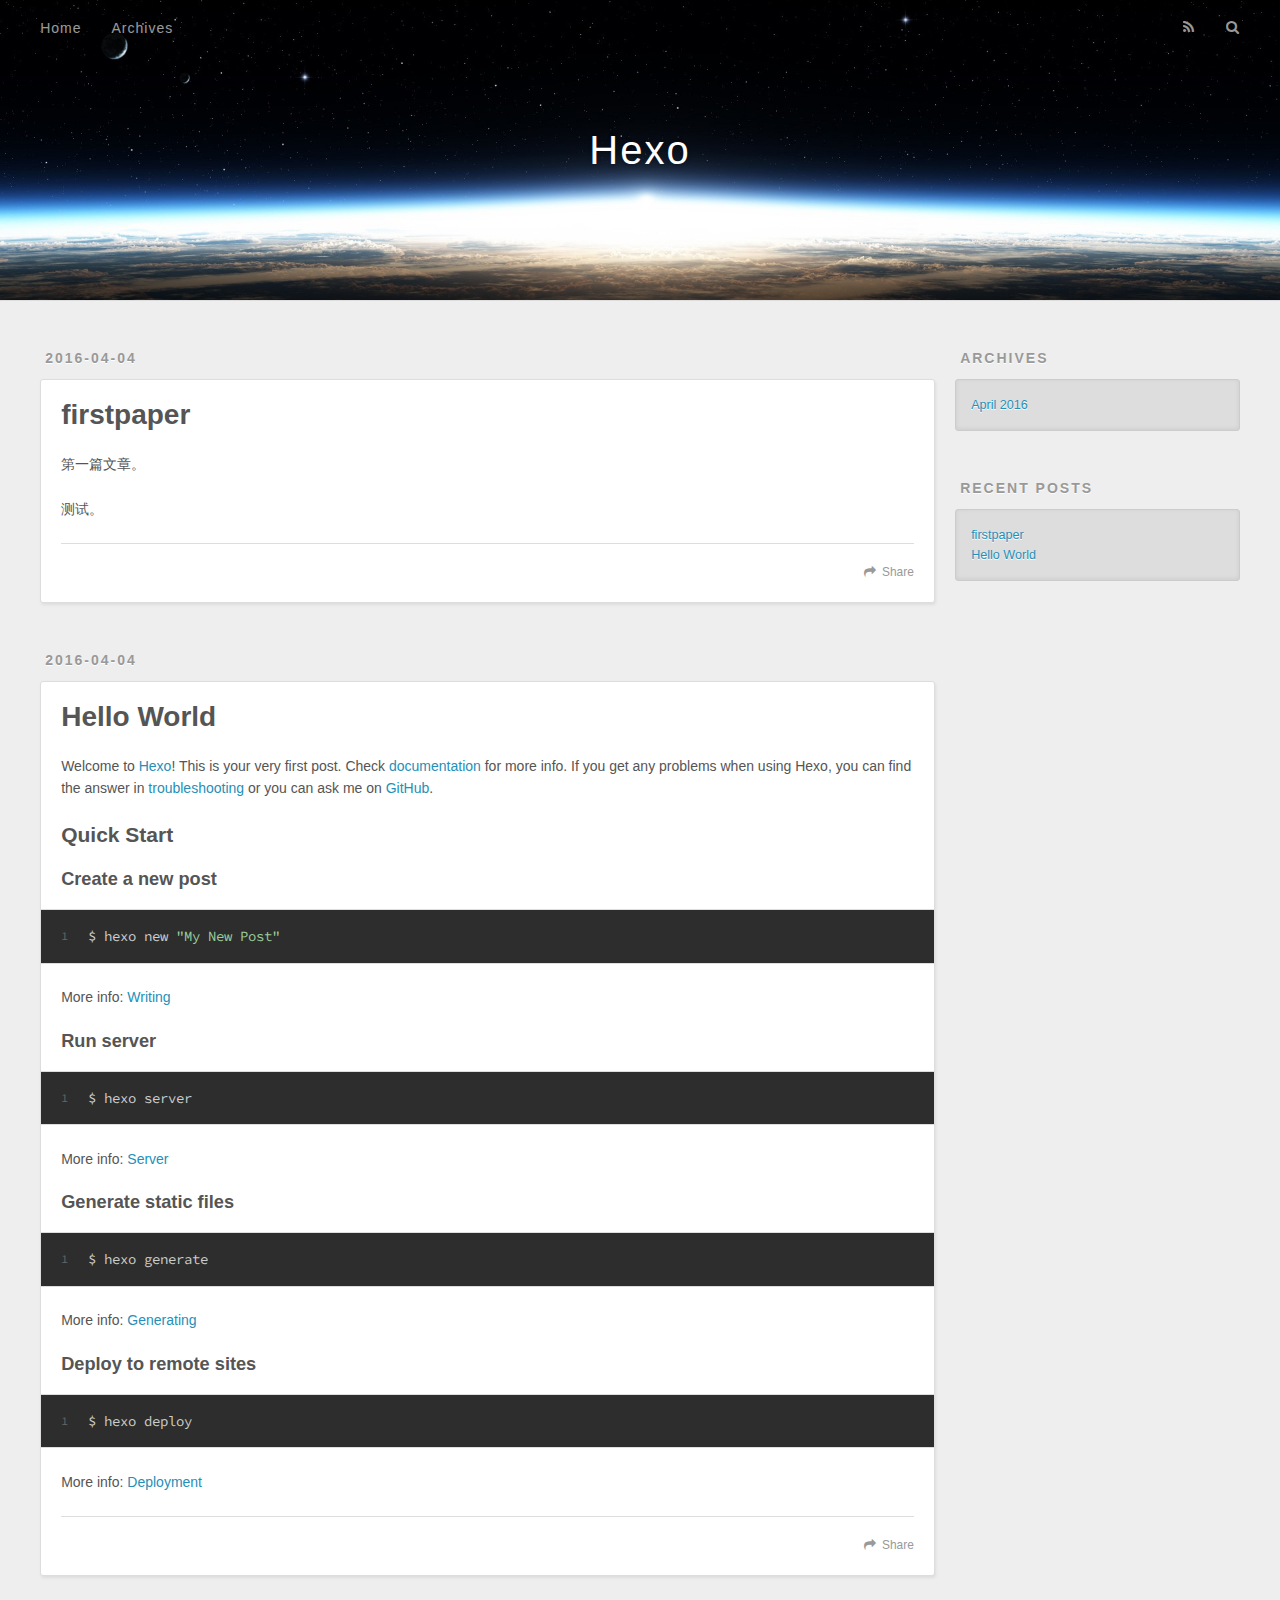
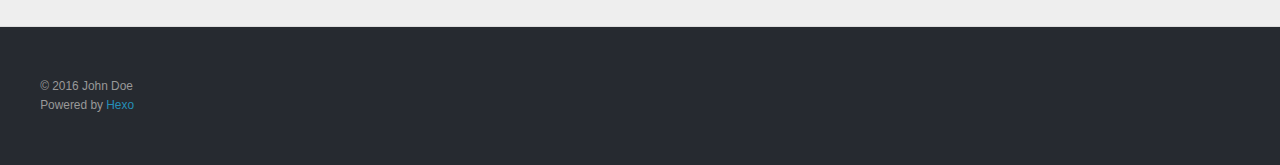
==== index.html @ 10e6d4ca "Site updated: 2016-04-04 15:43:41" ====
<!DOCTYPE html>
<html>
<head>
  <meta charset="utf-8">
  
  <title>Hexo</title>
  <meta name="viewport" content="width=device-width, initial-scale=1, maximum-scale=1">
  <meta name="description">
<meta property="og:type" content="website">
<meta property="og:title" content="Hexo">
<meta property="og:url" content="http://yoursite.com/index.html">
<meta property="og:site_name" content="Hexo">
<meta property="og:description">
<meta name="twitter:card" content="summary">
<meta name="twitter:title" content="Hexo">
<meta name="twitter:description">
  
    <link rel="alternate" href="/atom.xml" title="Hexo" type="application/atom+xml">
  
  
    <link rel="icon" href="/favicon.png">
  
  
    <link href="//fonts.googleapis.com/css?family=Source+Code+Pro" rel="stylesheet" type="text/css">
  
  <link rel="stylesheet" href="/css/style.css">
  

</head>

<body>
  <div id="container">
    <div id="wrap">
      <header id="header">
  <div id="banner"></div>
  <div id="header-outer" class="outer">
    <div id="header-title" class="inner">
      <h1 id="logo-wrap">
        <a href="/" id="logo">Hexo</a>
      </h1>
      
    </div>
    <div id="header-inner" class="inner">
      <nav id="main-nav">
        <a id="main-nav-toggle" class="nav-icon"></a>
        
          <a class="main-nav-link" href="/">Home</a>
        
          <a class="main-nav-link" href="/archives">Archives</a>
        
      </nav>
      <nav id="sub-nav">
        
          <a id="nav-rss-link" class="nav-icon" href="/atom.xml" title="RSS Feed"></a>
        
        <a id="nav-search-btn" class="nav-icon" title="Search"></a>
      </nav>
      <div id="search-form-wrap">
        <form action="//google.com/search" method="get" accept-charset="UTF-8" class="search-form"><input type="search" name="q" results="0" class="search-form-input" placeholder="Search"><button type="submit" class="search-form-submit">&#xF002;</button><input type="hidden" name="sitesearch" value="http://yoursite.com"></form>
      </div>
    </div>
  </div>
</header>
      <div class="outer">
        <section id="main">
  
    <article id="post-firstpaper" class="article article-type-post" itemscope itemprop="blogPost">
  <div class="article-meta">
    <a href="/2016/04/04/firstpaper/" class="article-date">
  <time datetime="2016-04-04T07:19:04.000Z" itemprop="datePublished">2016-04-04</time>
</a>
    
  </div>
  <div class="article-inner">
    
    
      <header class="article-header">
        
  
    <h1 itemprop="name">
      <a class="article-title" href="/2016/04/04/firstpaper/">firstpaper</a>
    </h1>
  

      </header>
    
    <div class="article-entry" itemprop="articleBody">
      
        <p>第一篇文章。</p>
<p>测试。</p>

      
    </div>
    <footer class="article-footer">
      <a data-url="http://yoursite.com/2016/04/04/firstpaper/" data-id="cimlo3xg600008od0mckocdzk" class="article-share-link">Share</a>
      
      
    </footer>
  </div>
  
</article>


  
    <article id="post-hello-world" class="article article-type-post" itemscope itemprop="blogPost">
  <div class="article-meta">
    <a href="/2016/04/04/hello-world/" class="article-date">
  <time datetime="2016-04-04T07:04:30.241Z" itemprop="datePublished">2016-04-04</time>
</a>
    
  </div>
  <div class="article-inner">
    
    
      <header class="article-header">
        
  
    <h1 itemprop="name">
      <a class="article-title" href="/2016/04/04/hello-world/">Hello World</a>
    </h1>
  

      </header>
    
    <div class="article-entry" itemprop="articleBody">
      
        <p>Welcome to <a href="https://hexo.io/" target="_blank" rel="external">Hexo</a>! This is your very first post. Check <a href="https://hexo.io/docs/" target="_blank" rel="external">documentation</a> for more info. If you get any problems when using Hexo, you can find the answer in <a href="https://hexo.io/docs/troubleshooting.html" target="_blank" rel="external">troubleshooting</a> or you can ask me on <a href="https://github.com/hexojs/hexo/issues" target="_blank" rel="external">GitHub</a>.</p>
<h2 id="Quick-Start"><a href="#Quick-Start" class="headerlink" title="Quick Start"></a>Quick Start</h2><h3 id="Create-a-new-post"><a href="#Create-a-new-post" class="headerlink" title="Create a new post"></a>Create a new post</h3><figure class="highlight bash"><table><tr><td class="gutter"><pre><span class="line">1</span><br></pre></td><td class="code"><pre><span class="line">$ hexo new <span class="string">"My New Post"</span></span><br></pre></td></tr></table></figure>
<p>More info: <a href="https://hexo.io/docs/writing.html" target="_blank" rel="external">Writing</a></p>
<h3 id="Run-server"><a href="#Run-server" class="headerlink" title="Run server"></a>Run server</h3><figure class="highlight bash"><table><tr><td class="gutter"><pre><span class="line">1</span><br></pre></td><td class="code"><pre><span class="line">$ hexo server</span><br></pre></td></tr></table></figure>
<p>More info: <a href="https://hexo.io/docs/server.html" target="_blank" rel="external">Server</a></p>
<h3 id="Generate-static-files"><a href="#Generate-static-files" class="headerlink" title="Generate static files"></a>Generate static files</h3><figure class="highlight bash"><table><tr><td class="gutter"><pre><span class="line">1</span><br></pre></td><td class="code"><pre><span class="line">$ hexo generate</span><br></pre></td></tr></table></figure>
<p>More info: <a href="https://hexo.io/docs/generating.html" target="_blank" rel="external">Generating</a></p>
<h3 id="Deploy-to-remote-sites"><a href="#Deploy-to-remote-sites" class="headerlink" title="Deploy to remote sites"></a>Deploy to remote sites</h3><figure class="highlight bash"><table><tr><td class="gutter"><pre><span class="line">1</span><br></pre></td><td class="code"><pre><span class="line">$ hexo deploy</span><br></pre></td></tr></table></figure>
<p>More info: <a href="https://hexo.io/docs/deployment.html" target="_blank" rel="external">Deployment</a></p>

      
    </div>
    <footer class="article-footer">
      <a data-url="http://yoursite.com/2016/04/04/hello-world/" data-id="cimlo3xgg00018od0l3ka0uwk" class="article-share-link">Share</a>
      
      
    </footer>
  </div>
  
</article>


  

</section>
        
          <aside id="sidebar">
  
    

  
    

  
    
  
    
  <div class="widget-wrap">
    <h3 class="widget-title">Archives</h3>
    <div class="widget">
      <ul class="archive-list"><li class="archive-list-item"><a class="archive-list-link" href="/archives/2016/04/">April 2016</a></li></ul>
    </div>
  </div>


  
    
  <div class="widget-wrap">
    <h3 class="widget-title">Recent Posts</h3>
    <div class="widget">
      <ul>
        
          <li>
            <a href="/2016/04/04/firstpaper/">firstpaper</a>
          </li>
        
          <li>
            <a href="/2016/04/04/hello-world/">Hello World</a>
          </li>
        
      </ul>
    </div>
  </div>

  
</aside>
        
      </div>
      <footer id="footer">
  
  <div class="outer">
    <div id="footer-info" class="inner">
      &copy; 2016 John Doe<br>
      Powered by <a href="http://hexo.io/" target="_blank">Hexo</a>
    </div>
  </div>
</footer>
    </div>
    <nav id="mobile-nav">
  
    <a href="/" class="mobile-nav-link">Home</a>
  
    <a href="/archives" class="mobile-nav-link">Archives</a>
  
</nav>
    

<script src="//ajax.googleapis.com/ajax/libs/jquery/2.0.3/jquery.min.js"></script>


  <link rel="stylesheet" href="/fancybox/jquery.fancybox.css">
  <script src="/fancybox/jquery.fancybox.pack.js"></script>


<script src="/js/script.js"></script>

  </div>
</body>
</html>
---- css/style.css ----
body {
  width: 100%;
}
body:before,
body:after {
  content: "";
  display: table;
}
body:after {
  clear: both;
}
html,
body,
div,
span,
applet,
object,
iframe,
h1,
h2,
h3,
h4,
h5,
h6,
p,
blockquote,
pre,
a,
abbr,
acronym,
address,
big,
cite,
code,
del,
dfn,
em,
img,
ins,
kbd,
q,
s,
samp,
small,
strike,
strong,
sub,
sup,
tt,
var,
dl,
dt,
dd,
ol,
ul,
li,
fieldset,
form,
label,
legend,
table,
caption,
tbody,
tfoot,
thead,
tr,
th,
td {
  margin: 0;
  padding: 0;
  border: 0;
  outline: 0;
  font-weight: inherit;
  font-style: inherit;
  font-family: inherit;
  font-size: 100%;
  vertical-align: baseline;
}
body {
  line-height: 1;
  color: #000;
  background: #fff;
}
ol,
ul {
  list-style: none;
}
table {
  border-collapse: separate;
  border-spacing: 0;
  vertical-align: middle;
}
caption,
th,
td {
  text-align: left;
  font-weight: normal;
  vertical-align: middle;
}
a img {
  border: none;
}
input,
button {
  margin: 0;
  padding: 0;
}
input::-moz-focus-inner,
button::-moz-focus-inner {
  border: 0;
  padding: 0;
}
@font-face {
  font-family: FontAwesome;
  font-style: normal;
  font-weight: normal;
  src: url("fonts/fontawesome-webfont.eot?v=#4.0.3");
  src: url("fonts/fontawesome-webfont.eot?#iefix&v=#4.0.3") format("embedded-opentype"), url("fonts/fontawesome-webfont.woff?v=#4.0.3") format("woff"), url("fonts/fontawesome-webfont.ttf?v=#4.0.3") format("truetype"), url("fonts/fontawesome-webfont.svg#fontawesomeregular?v=#4.0.3") format("svg");
}
html,
body,
#container {
  height: 100%;
}
body {
  background: #eee;
  font: 14px "Helvetica Neue", Helvetica, Arial, sans-serif;
  -webkit-text-size-adjust: 100%;
}
.outer {
  max-width: 1220px;
  margin: 0 auto;
  padding: 0 20px;
}
.outer:before,
.outer:after {
  content: "";
  display: table;
}
.outer:after {
  clear: both;
}
.inner {
  display: inline;
  float: left;
  width: 98.33333333333333%;
  margin: 0 0.833333333333333%;
}
.left,
.alignleft {
  float: left;
}
.right,
.alignright {
  float: right;
}
.clear {
  clear: both;
}
#container {
  position: relative;
}
.mobile-nav-on {
  overflow: hidden;
}
#wrap {
  height: 100%;
  width: 100%;
  position: absolute;
  top: 0;
  left: 0;
  -webkit-transition: 0.2s ease-out;
  -moz-transition: 0.2s ease-out;
  -ms-transition: 0.2s ease-out;
  transition: 0.2s ease-out;
  z-index: 1;
  background: #eee;
}
.mobile-nav-on #wrap {
  left: 280px;
}
@media screen and (min-width: 768px) {
  #main {
    display: inline;
    float: left;
    width: 73.33333333333333%;
    margin: 0 0.833333333333333%;
  }
}
.article-date,
.article-category-link,
.archive-year,
.widget-title {
  text-decoration: none;
  text-transform: uppercase;
  letter-spacing: 2px;
  color: #999;
  margin-bottom: 1em;
  margin-left: 5px;
  line-height: 1em;
  text-shadow: 0 1px #fff;
  font-weight: bold;
}
.article-inner,
.archive-article-inner {
  background: #fff;
  -webkit-box-shadow: 1px 2px 3px #ddd;
  box-shadow: 1px 2px 3px #ddd;
  border: 1px solid #ddd;
  -webkit-border-radius: 3px;
  border-radius: 3px;
}
.article-entry h1,
.widget h1 {
  font-size: 2em;
}
.article-entry h2,
.widget h2 {
  font-size: 1.5em;
}
.article-entry h3,
.widget h3 {
  font-size: 1.3em;
}
.article-entry h4,
.widget h4 {
  font-size: 1.2em;
}
.article-entry h5,
.widget h5 {
  font-size: 1em;
}
.article-entry h6,
.widget h6 {
  font-size: 1em;
  color: #999;
}
.article-entry hr,
.widget hr {
  border: 1px dashed #ddd;
}
.article-entry strong,
.widget strong {
  font-weight: bold;
}
.article-entry em,
.widget em,
.article-entry cite,
.widget cite {
  font-style: italic;
}
.article-entry sup,
.widget sup,
.article-entry sub,
.widget sub {
  font-size: 0.75em;
  line-height: 0;
  position: relative;
  vertical-align: baseline;
}
.article-entry sup,
.widget sup {
  top: -0.5em;
}
.article-entry sub,
.widget sub {
  bottom: -0.2em;
}
.article-entry small,
.widget small {
  font-size: 0.85em;
}
.article-entry acronym,
.widget acronym,
.article-entry abbr,
.widget abbr {
  border-bottom: 1px dotted;
}
.article-entry ul,
.widget ul,
.article-entry ol,
.widget ol,
.article-entry dl,
.widget dl {
  margin: 0 20px;
  line-height: 1.6em;
}
.article-entry ul ul,
.widget ul ul,
.article-entry ol ul,
.widget ol ul,
.article-entry ul ol,
.widget ul ol,
.article-entry ol ol,
.widget ol ol {
  margin-top: 0;
  margin-bottom: 0;
}
.article-entry ul,
.widget ul {
  list-style: disc;
}
.article-entry ol,
.widget ol {
  list-style: decimal;
}
.article-entry dt,
.widget dt {
  font-weight: bold;
}
#header {
  height: 300px;
  position: relative;
  border-bottom: 1px solid #ddd;
}
#header:before,
#header:after {
  content: "";
  position: absolute;
  left: 0;
  right: 0;
  height: 40px;
}
#header:before {
  top: 0;
  background: -webkit-linear-gradient(rgba(0,0,0,0.2), transparent);
  background: -moz-linear-gradient(rgba(0,0,0,0.2), transparent);
  background: -ms-linear-gradient(rgba(0,0,0,0.2), transparent);
  background: linear-gradient(rgba(0,0,0,0.2), transparent);
}
#header:after {
  bottom: 0;
  background: -webkit-linear-gradient(transparent, rgba(0,0,0,0.2));
  background: -moz-linear-gradient(transparent, rgba(0,0,0,0.2));
  background: -ms-linear-gradient(transparent, rgba(0,0,0,0.2));
  background: linear-gradient(transparent, rgba(0,0,0,0.2));
}
#header-outer {
  height: 100%;
  position: relative;
}
#header-inner {
  position: relative;
  overflow: hidden;
}
#banner {
  position: absolute;
  top: 0;
  left: 0;
  width: 100%;
  height: 100%;
  background: url("images/banner.jpg") center #000;
  -webkit-background-size: cover;
  -moz-background-size: cover;
  background-size: cover;
  z-index: -1;
}
#header-title {
  text-align: center;
  height: 40px;
  position: absolute;
  top: 50%;
  left: 0;
  margin-top: -20px;
}
#logo,
#subtitle {
  text-decoration: none;
  color: #fff;
  font-weight: 300;
  text-shadow: 0 1px 4px rgba(0,0,0,0.3);
}
#logo {
  font-size: 40px;
  line-height: 40px;
  letter-spacing: 2px;
}
#subtitle {
  font-size: 16px;
  line-height: 16px;
  letter-spacing: 1px;
}
#subtitle-wrap {
  margin-top: 16px;
}
#main-nav {
  float: left;
  margin-left: -15px;
}
.nav-icon,
.main-nav-link {
  float: left;
  color: #fff;
  opacity: 0.6;
  text-decoration: none;
  text-shadow: 0 1px rgba(0,0,0,0.2);
  -webkit-transition: opacity 0.2s;
  -moz-transition: opacity 0.2s;
  -ms-transition: opacity 0.2s;
  transition: opacity 0.2s;
  display: block;
  padding: 20px 15px;
}
.nav-icon:hover,
.main-nav-link:hover {
  opacity: 1;
}
.nav-icon {
  font-family: FontAwesome;
  text-align: center;
  font-size: 14px;
  width: 14px;
  height: 14px;
  padding: 20px 15px;
  position: relative;
  cursor: pointer;
}
.main-nav-link {
  font-weight: 300;
  letter-spacing: 1px;
}
@media screen and (max-width: 479px) {
  .main-nav-link {
    display: none;
  }
}
#main-nav-toggle {
  display: none;
}
#main-nav-toggle:before {
  content: "\f0c9";
}
@media screen and (max-width: 479px) {
  #main-nav-toggle {
    display: block;
  }
}
#sub-nav {
  float: right;
  margin-right: -15px;
}
#nav-rss-link:before {
  content: "\f09e";
}
#nav-search-btn:before {
  content: "\f002";
}
#search-form-wrap {
  position: absolute;
  top: 15px;
  width: 150px;
  height: 30px;
  right: -150px;
  opacity: 0;
  -webkit-transition: 0.2s ease-out;
  -moz-transition: 0.2s ease-out;
  -ms-transition: 0.2s ease-out;
  transition: 0.2s ease-out;
}
#search-form-wrap.on {
  opacity: 1;
  right: 0;
}
@media screen and (max-width: 479px) {
  #search-form-wrap {
    width: 100%;
    right: -100%;
  }
}
.search-form {
  position: absolute;
  top: 0;
  left: 0;
  right: 0;
  background: #fff;
  padding: 5px 15px;
  -webkit-border-radius: 15px;
  border-radius: 15px;
  -webkit-box-shadow: 0 0 10px rgba(0,0,0,0.3);
  box-shadow: 0 0 10px rgba(0,0,0,0.3);
}
.search-form-input {
  border: none;
  background: none;
  color: #555;
  width: 100%;
  font: 13px "Helvetica Neue", Helvetica, Arial, sans-serif;
  outline: none;
}
.search-form-input::-webkit-search-results-decoration,
.search-form-input::-webkit-search-cancel-button {
  -webkit-appearance: none;
}
.search-form-submit {
  position: absolute;
  top: 50%;
  right: 10px;
  margin-top: -7px;
  font: 13px FontAwesome;
  border: none;
  background: none;
  color: #bbb;
  cursor: pointer;
}
.search-form-submit:hover,
.search-form-submit:focus {
  color: #777;
}
.article {
  margin: 50px 0;
}
.article-inner {
  overflow: hidden;
}
.article-meta:before,
.article-meta:after {
  content: "";
  display: table;
}
.article-meta:after {
  clear: both;
}
.article-date {
  float: left;
}
.article-category {
  float: left;
  line-height: 1em;
  color: #ccc;
  text-shadow: 0 1px #fff;
  margin-left: 8px;
}
.article-category:before {
  content: "\2022";
}
.article-category-link {
  margin: 0 12px 1em;
}
.article-header {
  padding: 20px 20px 0;
}
.article-title {
  text-decoration: none;
  font-size: 2em;
  font-weight: bold;
  color: #555;
  line-height: 1.1em;
  -webkit-transition: color 0.2s;
  -moz-transition: color 0.2s;
  -ms-transition: color 0.2s;
  transition: color 0.2s;
}
a.article-title:hover {
  color: #258fb8;
}
.article-entry {
  color: #555;
  padding: 0 20px;
}
.article-entry:before,
.article-entry:after {
  content: "";
  display: table;
}
.article-entry:after {
  clear: both;
}
.article-entry p,
.article-entry table {
  line-height: 1.6em;
  margin: 1.6em 0;
}
.article-entry h1,
.article-entry h2,
.article-entry h3,
.article-entry h4,
.article-entry h5,
.article-entry h6 {
  font-weight: bold;
}
.article-entry h1,
.article-entry h2,
.article-entry h3,
.article-entry h4,
.article-entry h5,
.article-entry h6 {
  line-height: 1.1em;
  margin: 1.1em 0;
}
.article-entry a {
  color: #258fb8;
  text-decoration: none;
}
.article-entry a:hover {
  text-decoration: underline;
}
.article-entry ul,
.article-entry ol,
.article-entry dl {
  margin-top: 1.6em;
  margin-bottom: 1.6em;
}
.article-entry img,
.article-entry video {
  max-width: 100%;
  height: auto;
  display: block;
  margin: auto;
}
.article-entry iframe {
  border: none;
}
.article-entry table {
  width: 100%;
  border-collapse: collapse;
  border-spacing: 0;
}
.article-entry th {
  font-weight: bold;
  border-bottom: 3px solid #ddd;
  padding-bottom: 0.5em;
}
.article-entry td {
  border-bottom: 1px solid #ddd;
  padding: 10px 0;
}
.article-entry blockquote {
  font-family: Georgia, "Times New Roman", serif;
  font-size: 1.4em;
  margin: 1.6em 20px;
  text-align: center;
}
.article-entry blockquote footer {
  font-size: 14px;
  margin: 1.6em 0;
  font-family: "Helvetica Neue", Helvetica, Arial, sans-serif;
}
.article-entry blockquote footer cite:before {
  content: "—";
  padding: 0 0.5em;
}
.article-entry .pullquote {
  text-align: left;
  width: 45%;
  margin: 0;
}
.article-entry .pullquote.left {
  margin-left: 0.5em;
  margin-right: 1em;
}
.article-entry .pullquote.right {
  margin-right: 0.5em;
  margin-left: 1em;
}
.article-entry .caption {
  color: #999;
  display: block;
  font-size: 0.9em;
  margin-top: 0.5em;
  position: relative;
  text-align: center;
}
.article-entry .video-container {
  position: relative;
  padding-top: 56.25%;
  height: 0;
  overflow: hidden;
}
.article-entry .video-container iframe,
.article-entry .video-container object,
.article-entry .video-container embed {
  position: absolute;
  top: 0;
  left: 0;
  width: 100%;
  height: 100%;
  margin-top: 0;
}
.article-more-link a {
  display: inline-block;
  line-height: 1em;
  padding: 6px 15px;
  -webkit-border-radius: 15px;
  border-radius: 15px;
  background: #eee;
  color: #999;
  text-shadow: 0 1px #fff;
  text-decoration: none;
}
.article-more-link a:hover {
  background: #258fb8;
  color: #fff;
  text-decoration: none;
  text-shadow: 0 1px #1e7293;
}
.article-footer {
  font-size: 0.85em;
  line-height: 1.6em;
  border-top: 1px solid #ddd;
  padding-top: 1.6em;
  margin: 0 20px 20px;
}
.article-footer:before,
.article-footer:after {
  content: "";
  display: table;
}
.article-footer:after {
  clear: both;
}
.article-footer a {
  color: #999;
  text-decoration: none;
}
.article-footer a:hover {
  color: #555;
}
.article-tag-list-item {
  float: left;
  margin-right: 10px;
}
.article-tag-list-link:before {
  content: "#";
}
.article-comment-link {
  float: right;
}
.article-comment-link:before {
  content: "\f075";
  font-family: FontAwesome;
  padding-right: 8px;
}
.article-share-link {
  cursor: pointer;
  float: right;
  margin-left: 20px;
}
.article-share-link:before {
  content: "\f064";
  font-family: FontAwesome;
  padding-right: 6px;
}
#article-nav {
  position: relative;
}
#article-nav:before,
#article-nav:after {
  content: "";
  display: table;
}
#article-nav:after {
  clear: both;
}
@media screen and (min-width: 768px) {
  #article-nav {
    margin: 50px 0;
  }
  #article-nav:before {
    width: 8px;
    height: 8px;
    position: absolute;
    top: 50%;
    left: 50%;
    margin-top: -4px;
    margin-left: -4px;
    content: "";
    -webkit-border-radius: 50%;
    border-radius: 50%;
    background: #ddd;
    -webkit-box-shadow: 0 1px 2px #fff;
    box-shadow: 0 1px 2px #fff;
  }
}
.article-nav-link-wrap {
  text-decoration: none;
  text-shadow: 0 1px #fff;
  color: #999;
  -webkit-box-sizing: border-box;
  -moz-box-sizing: border-box;
  box-sizing: border-box;
  margin-top: 50px;
  text-align: center;
  display: block;
}
.article-nav-link-wrap:hover {
  color: #555;
}
@media screen and (min-width: 768px) {
  .article-nav-link-wrap {
    width: 50%;
    margin-top: 0;
  }
}
@media screen and (min-width: 768px) {
  #article-nav-newer {
    float: left;
    text-align: right;
    padding-right: 20px;
  }
}
@media screen and (min-width: 768px) {
  #article-nav-older {
    float: right;
    text-align: left;
    padding-left: 20px;
  }
}
.article-nav-caption {
  text-transform: uppercase;
  letter-spacing: 2px;
  color: #ddd;
  line-height: 1em;
  font-weight: bold;
}
#article-nav-newer .article-nav-caption {
  margin-right: -2px;
}
.article-nav-title {
  font-size: 0.85em;
  line-height: 1.6em;
  margin-top: 0.5em;
}
.article-share-box {
  position: absolute;
  display: none;
  background: #fff;
  -webkit-box-shadow: 1px 2px 10px rgba(0,0,0,0.2);
  box-shadow: 1px 2px 10px rgba(0,0,0,0.2);
  -webkit-border-radius: 3px;
  border-radius: 3px;
  margin-left: -145px;
  overflow: hidden;
  z-index: 1;
}
.article-share-box.on {
  display: block;
}
.article-share-input {
  width: 100%;
  background: none;
  -webkit-box-sizing: border-box;
  -moz-box-sizing: border-box;
  box-sizing: border-box;
  font: 14px "Helvetica Neue", Helvetica, Arial, sans-serif;
  padding: 0 15px;
  color: #555;
  outline: none;
  border: 1px solid #ddd;
  -webkit-border-radius: 3px 3px 0 0;
  border-radius: 3px 3px 0 0;
  height: 36px;
  line-height: 36px;
}
.article-share-links {
  background: #eee;
}
.article-share-links:before,
.article-share-links:after {
  content: "";
  display: table;
}
.article-share-links:after {
  clear: both;
}
.article-share-twitter,
.article-share-facebook,
.article-share-pinterest,
.article-share-google {
  width: 50px;
  height: 36px;
  display: block;
  float: left;
  position: relative;
  color: #999;
  text-shadow: 0 1px #fff;
}
.article-share-twitter:before,
.article-share-facebook:before,
.article-share-pinterest:before,
.article-share-google:before {
  font-size: 20px;
  font-family: FontAwesome;
  width: 20px;
  height: 20px;
  position: absolute;
  top: 50%;
  left: 50%;
  margin-top: -10px;
  margin-left: -10px;
  text-align: center;
}
.article-share-twitter:hover,
.article-share-facebook:hover,
.article-share-pinterest:hover,
.article-share-google:hover {
  color: #fff;
}
.article-share-twitter:before {
  content: "\f099";
}
.article-share-twitter:hover {
  background: #00aced;
  text-shadow: 0 1px #008abe;
}
.article-share-facebook:before {
  content: "\f09a";
}
.article-share-facebook:hover {
  background: #3b5998;
  text-shadow: 0 1px #2f477a;
}
.article-share-pinterest:before {
  content: "\f0d2";
}
.article-share-pinterest:hover {
  background: #cb2027;
  text-shadow: 0 1px #a21a1f;
}
.article-share-google:before {
  content: "\f0d5";
}
.article-share-google:hover {
  background: #dd4b39;
  text-shadow: 0 1px #be3221;
}
.article-gallery {
  background: #000;
  position: relative;
}
.article-gallery-photos {
  position: relative;
  overflow: hidden;
}
.article-gallery-img {
  display: none;
  max-width: 100%;
}
.article-gallery-img:first-child {
  display: block;
}
.article-gallery-img.loaded {
  position: absolute;
  display: block;
}
.article-gallery-img img {
  display: block;
  max-width: 100%;
  margin: 0 auto;
}
#comments {
  background: #fff;
  -webkit-box-shadow: 1px 2px 3px #ddd;
  box-shadow: 1px 2px 3px #ddd;
  padding: 20px;
  border: 1px solid #ddd;
  -webkit-border-radius: 3px;
  border-radius: 3px;
  margin: 50px 0;
}
#comments a {
  color: #258fb8;
}
.archives-wrap {
  margin: 50px 0;
}
.archives:before,
.archives:after {
  content: "";
  display: table;
}
.archives:after {
  clear: both;
}
.archive-year-wrap {
  margin-bottom: 1em;
}
.archives {
  -webkit-column-gap: 10px;
  -moz-column-gap: 10px;
  column-gap: 10px;
}
@media screen and (min-width: 480px) and (max-width: 767px) {
  .archives {
    -webkit-column-count: 2;
    -moz-column-count: 2;
    column-count: 2;
  }
}
@media screen and (min-width: 768px) {
  .archives {
    -webkit-column-count: 3;
    -moz-column-count: 3;
    column-count: 3;
  }
}
.archive-article {
  -webkit-column-break-inside: avoid;
  page-break-inside: avoid;
  overflow: hidden;
  break-inside: avoid-column;
}
.archive-article-inner {
  padding: 10px;
  margin-bottom: 15px;
}
.archive-article-title {
  text-decoration: none;
  font-weight: bold;
  color: #555;
  -webkit-transition: color 0.2s;
  -moz-transition: color 0.2s;
  -ms-transition: color 0.2s;
  transition: color 0.2s;
  line-height: 1.6em;
}
.archive-article-title:hover {
  color: #258fb8;
}
.archive-article-footer {
  margin-top: 1em;
}
.archive-article-date {
  color: #999;
  text-decoration: none;
  font-size: 0.85em;
  line-height: 1em;
  margin-bottom: 0.5em;
  display: block;
}
#page-nav {
  margin: 50px auto;
  background: #fff;
  -webkit-box-shadow: 1px 2px 3px #ddd;
  box-shadow: 1px 2px 3px #ddd;
  border: 1px solid #ddd;
  -webkit-border-radius: 3px;
  border-radius: 3px;
  text-align: center;
  color: #999;
  overflow: hidden;
}
#page-nav:before,
#page-nav:after {
  content: "";
  display: table;
}
#page-nav:after {
  clear: both;
}
#page-nav a,
#page-nav span {
  padding: 10px 20px;
  line-height: 1;
  height: 2ex;
}
#page-nav a {
  color: #999;
  text-decoration: none;
}
#page-nav a:hover {
  background: #999;
  color: #fff;
}
#page-nav .prev {
  float: left;
}
#page-nav .next {
  float: right;
}
#page-nav .page-number {
  display: inline-block;
}
@media screen and (max-width: 479px) {
  #page-nav .page-number {
    display: none;
  }
}
#page-nav .current {
  color: #555;
  font-weight: bold;
}
#page-nav .space {
  color: #ddd;
}
#footer {
  background: #262a30;
  padding: 50px 0;
  border-top: 1px solid #ddd;
  color: #999;
}
#footer a {
  color: #258fb8;
  text-decoration: none;
}
#footer a:hover {
  text-decoration: underline;
}
#footer-info {
  line-height: 1.6em;
  font-size: 0.85em;
}
.article-entry pre,
.article-entry .highlight {
  background: #2d2d2d;
  margin: 0 -20px;
  padding: 15px 20px;
  border-style: solid;
  border-color: #ddd;
  border-width: 1px 0;
  overflow: auto;
  color: #ccc;
  line-height: 22.400000000000002px;
}
.article-entry .highlight .gutter pre,
.article-entry .gist .gist-file .gist-data .line-numbers {
  color: #666;
  font-size: 0.85em;
}
.article-entry pre,
.article-entry code {
  font-family: "Source Code Pro", Consolas, Monaco, Menlo, Consolas, monospace;
}
.article-entry code {
  background: #eee;
  text-shadow: 0 1px #fff;
  padding: 0 0.3em;
}
.article-entry pre code {
  background: none;
  text-shadow: none;
  padding: 0;
}
.article-entry .highlight pre {
  border: none;
  margin: 0;
  padding: 0;
}
.article-entry .highlight table {
  margin: 0;
  width: auto;
}
.article-entry .highlight td {
  border: none;
  padding: 0;
}
.article-entry .highlight figcaption {
  font-size: 0.85em;
  color: #999;
  line-height: 1em;
  margin-bottom: 1em;
}
.article-entry .highlight figcaption:before,
.article-entry .highlight figcaption:after {
  content: "";
  display: table;
}
.article-entry .highlight figcaption:after {
  clear: both;
}
.article-entry .highlight figcaption a {
  float: right;
}
.article-entry .highlight .gutter pre {
  text-align: right;
  padding-right: 20px;
}
.article-entry .highlight .line {
  height: 22.400000000000002px;
}
.article-entry .highlight .line.marked {
  background: #515151;
}
.article-entry .gist {
  margin: 0 -20px;
  border-style: solid;
  border-color: #ddd;
  border-width: 1px 0;
  background: #2d2d2d;
  padding: 15px 20px 15px 0;
}
.article-entry .gist .gist-file {
  border: none;
  font-family: "Source Code Pro", Consolas, Monaco, Menlo, Consolas, monospace;
  margin: 0;
}
.article-entry .gist .gist-file .gist-data {
  background: none;
  border: none;
}
.article-entry .gist .gist-file .gist-data .line-numbers {
  background: none;
  border: none;
  padding: 0 20px 0 0;
}
.article-entry .gist .gist-file .gist-data .line-data {
  padding: 0 !important;
}
.article-entry .gist .gist-file .highlight {
  margin: 0;
  padding: 0;
  border: none;
}
.article-entry .gist .gist-file .gist-meta {
  background: #2d2d2d;
  color: #999;
  font: 0.85em "Helvetica Neue", Helvetica, Arial, sans-serif;
  text-shadow: 0 0;
  padding: 0;
  margin-top: 1em;
  margin-left: 20px;
}
.article-entry .gist .gist-file .gist-meta a {
  color: #258fb8;
  font-weight: normal;
}
.article-entry .gist .gist-file .gist-meta a:hover {
  text-decoration: underline;
}
pre .comment,
pre .title {
  color: #999;
}
pre .variable,
pre .attribute,
pre .tag,
pre .regexp,
pre .ruby .constant,
pre .xml .tag .title,
pre .xml .pi,
pre .xml .doctype,
pre .html .doctype,
pre .css .id,
pre .css .class,
pre .css .pseudo {
  color: #f2777a;
}
pre .number,
pre .preprocessor,
pre .built_in,
pre .literal,
pre .params,
pre .constant {
  color: #f99157;
}
pre .class,
pre .ruby .class .title,
pre .css .rules .attribute {
  color: #9c9;
}
pre .string,
pre .value,
pre .inheritance,
pre .header,
pre .ruby .symbol,
pre .xml .cdata {
  color: #9c9;
}
pre .css .hexcolor {
  color: #6cc;
}
pre .function,
pre .python .decorator,
pre .python .title,
pre .ruby .function .title,
pre .ruby .title .keyword,
pre .perl .sub,
pre .javascript .title,
pre .coffeescript .title {
  color: #69c;
}
pre .keyword,
pre .javascript .function {
  color: #c9c;
}
@media screen and (max-width: 479px) {
  #mobile-nav {
    position: absolute;
    top: 0;
    left: 0;
    width: 280px;
    height: 100%;
    background: #191919;
    border-right: 1px solid #fff;
  }
}
@media screen and (max-width: 479px) {
  .mobile-nav-link {
    display: block;
    color: #999;
    text-decoration: none;
    padding: 15px 20px;
    font-weight: bold;
  }
  .mobile-nav-link:hover {
    color: #fff;
  }
}
@media screen and (min-width: 768px) {
  #sidebar {
    display: inline;
    float: left;
    width: 23.333333333333332%;
    margin: 0 0.833333333333333%;
  }
}
.widget-wrap {
  margin: 50px 0;
}
.widget {
  color: #777;
  text-shadow: 0 1px #fff;
  background: #ddd;
  -webkit-box-shadow: 0 -1px 4px #ccc inset;
  box-shadow: 0 -1px 4px #ccc inset;
  border: 1px solid #ccc;
  padding: 15px;
  -webkit-border-radius: 3px;
  border-radius: 3px;
}
.widget a {
  color: #258fb8;
  text-decoration: none;
}
.widget a:hover {
  text-decoration: underline;
}
.widget ul ul,
.widget ol ul,
.widget dl ul,
.widget ul ol,
.widget ol ol,
.widget dl ol,
.widget ul dl,
.widget ol dl,
.widget dl dl {
  margin-left: 15px;
  list-style: disc;
}
.widget {
  line-height: 1.6em;
  word-wrap: break-word;
  font-size: 0.9em;
}
.widget ul,
.widget ol {
  list-style: none;
  margin: 0;
}
.widget ul ul,
.widget ol ul,
.widget ul ol,
.widget ol ol {
  margin: 0 20px;
}
.widget ul ul,
.widget ol ul {
  list-style: disc;
}
.widget ul ol,
.widget ol ol {
  list-style: decimal;
}
.category-list-count,
.tag-list-count,
.archive-list-count {
  padding-left: 5px;
  color: #999;
  font-size: 0.85em;
}
.category-list-count:before,
.tag-list-count:before,
.archive-list-count:before {
  content: "(";
}
.category-list-count:after,
.tag-list-count:after,
.archive-list-count:after {
  content: ")";
}
.tagcloud a {
  margin-right: 5px;
  display: inline-block;
}
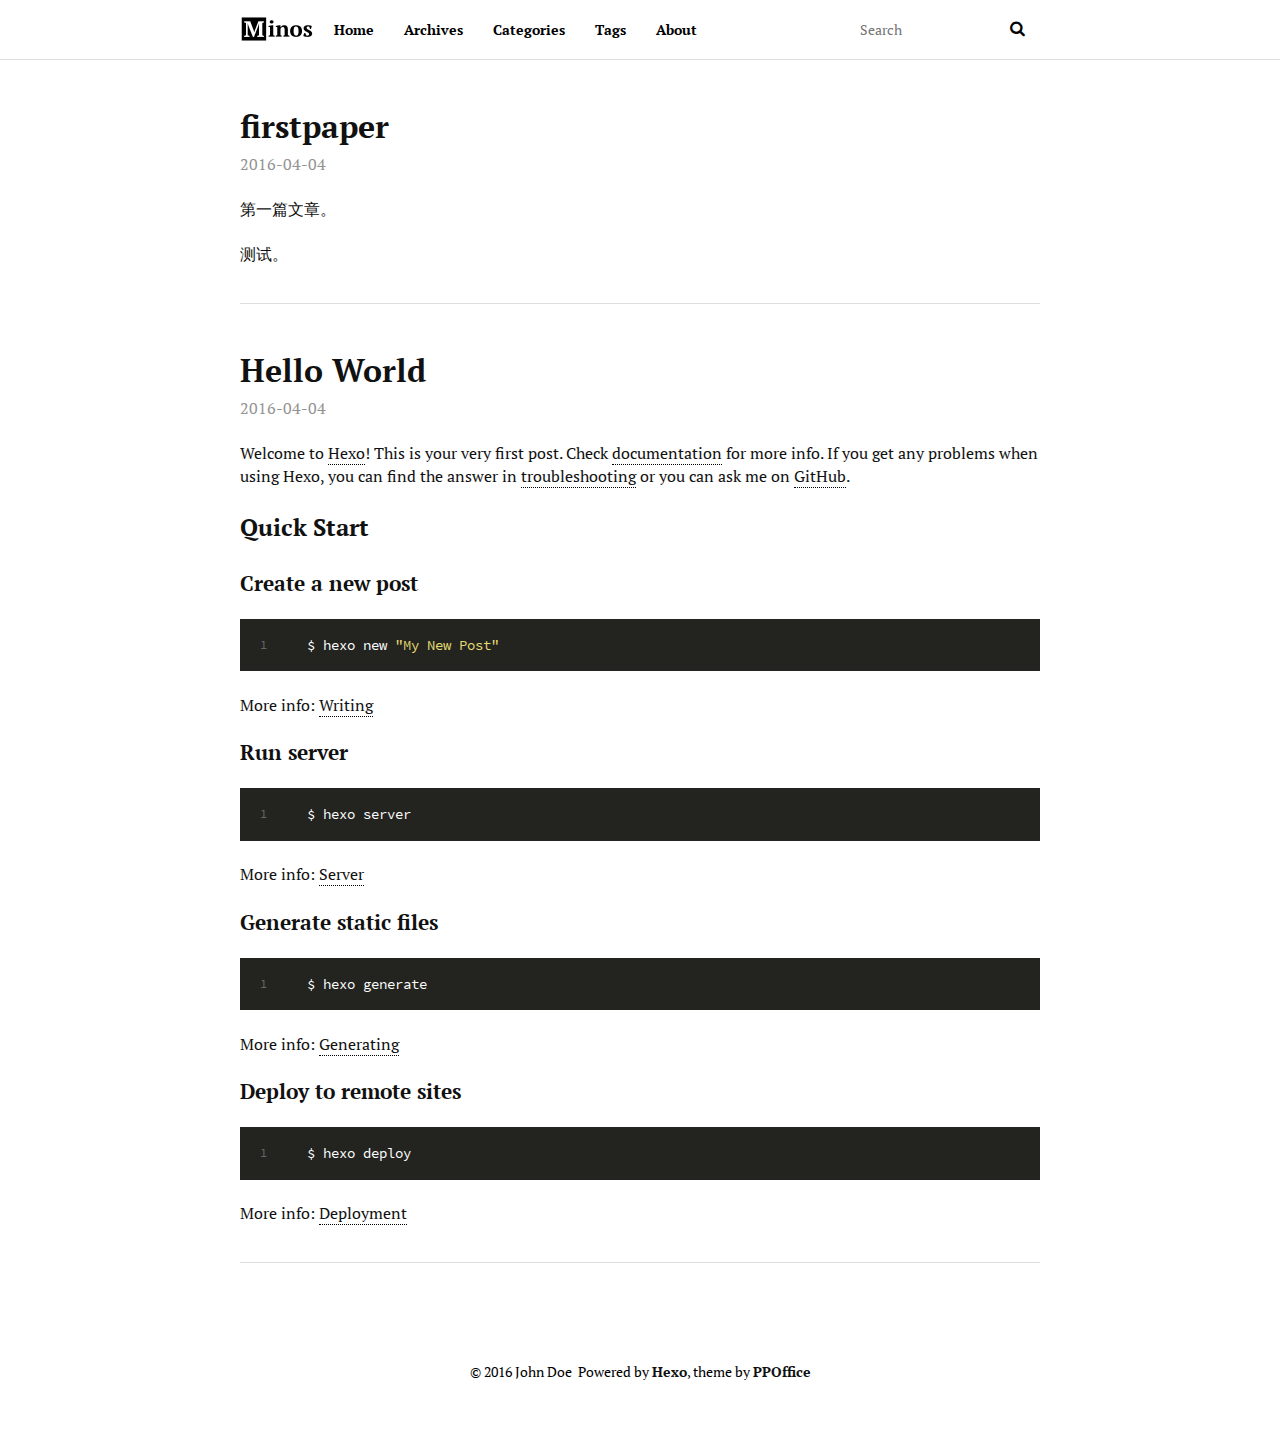
==== commit e8a36ea1: "Site updated: 2016-04-04 16:48:10" ====
--- a/index.html
+++ b/index.html
@@ -15,14 +15,11 @@
 <meta name="twitter:title" content="Hexo">
 <meta name="twitter:description">
   
-    <link rel="alternate" href="/atom.xml" title="Hexo" type="application/atom+xml">
-  
   
     <link rel="icon" href="/favicon.png">
   
-  
-    <link href="//fonts.googleapis.com/css?family=Source+Code+Pro" rel="stylesheet" type="text/css">
-  
+  <link href="/webfonts/ptserif/main.css" rel='stylesheet' type='text/css'>
+  <link href="/webfonts/source-code-pro/main.css" rel="stylesheet" type="text/css">
   <link rel="stylesheet" href="/css/style.css">
   
 
@@ -30,47 +27,34 @@
 
 <body>
   <div id="container">
-    <div id="wrap">
-      <header id="header">
-  <div id="banner"></div>
+    <header id="header">
   <div id="header-outer" class="outer">
-    <div id="header-title" class="inner">
-      <h1 id="logo-wrap">
-        <a href="/" id="logo">Hexo</a>
-      </h1>
-      
-    </div>
     <div id="header-inner" class="inner">
+      <a id="main-nav-toggle" class="nav-icon" href="javascript:;"></a>
+      <a id="logo" class="logo" href="/"></a>
       <nav id="main-nav">
-        <a id="main-nav-toggle" class="nav-icon"></a>
         
           <a class="main-nav-link" href="/">Home</a>
         
           <a class="main-nav-link" href="/archives">Archives</a>
         
+          <a class="main-nav-link" href="/categories">Categories</a>
+        
+          <a class="main-nav-link" href="/tags">Tags</a>
+        
+          <a class="main-nav-link" href="/about">About</a>
+        
       </nav>
       <nav id="sub-nav">
-        
-          <a id="nav-rss-link" class="nav-icon" href="/atom.xml" title="RSS Feed"></a>
-        
-        <a id="nav-search-btn" class="nav-icon" title="Search"></a>
+        <div id="search-form-wrap">
+          <form action="//google.com/search" method="get" accept-charset="UTF-8" class="search-form"><input type="search" name="q" results="0" class="search-form-input" placeholder="Search"><button type="submit" class="search-form-submit">&#xF002;</button><input type="hidden" name="sitesearch" value="http://yoursite.com"></form>
+        </div>
       </nav>
-      <div id="search-form-wrap">
-        <form action="//google.com/search" method="get" accept-charset="UTF-8" class="search-form"><input type="search" name="q" results="0" class="search-form-input" placeholder="Search"><button type="submit" class="search-form-submit">&#xF002;</button><input type="hidden" name="sitesearch" value="http://yoursite.com"></form>
-      </div>
     </div>
   </div>
 </header>
-      <div class="outer">
-        <section id="main">
-  
-    <article id="post-firstpaper" class="article article-type-post" itemscope itemprop="blogPost">
-  <div class="article-meta">
-    <a href="/2016/04/04/firstpaper/" class="article-date">
-  <time datetime="2016-04-04T07:19:04.000Z" itemprop="datePublished">2016-04-04</time>
-</a>
-    
-  </div>
+    <section id="main" class="outer">
+      <article id="post-firstpaper" class="article article-type-post" itemscope itemprop="blogPost">
   <div class="article-inner">
     
     
@@ -84,6 +68,13 @@
 
       </header>
     
+    <div class="article-meta">
+      <a href="/2016/04/04/firstpaper/" class="article-date">
+  <time datetime="2016-04-04T07:19:04.000Z" itemprop="datePublished">2016-04-04</time>
+</a>
+      
+      
+    </div>
     <div class="article-entry" itemprop="articleBody">
       
         <p>第一篇文章。</p>
@@ -91,24 +82,15 @@
 
       
     </div>
-    <footer class="article-footer">
-      <a data-url="http://yoursite.com/2016/04/04/firstpaper/" data-id="cimlo3xg600008od0mckocdzk" class="article-share-link">Share</a>
-      
-      
-    </footer>
+    
+    
   </div>
   
 </article>
 
 
-  
-    <article id="post-hello-world" class="article article-type-post" itemscope itemprop="blogPost">
-  <div class="article-meta">
-    <a href="/2016/04/04/hello-world/" class="article-date">
-  <time datetime="2016-04-04T07:04:30.241Z" itemprop="datePublished">2016-04-04</time>
-</a>
     
-  </div>
+      <article id="post-hello-world" class="article article-type-post" itemscope itemprop="blogPost">
   <div class="article-inner">
     
     
@@ -122,6 +104,13 @@
 
       </header>
     
+    <div class="article-meta">
+      <a href="/2016/04/04/hello-world/" class="article-date">
+  <time datetime="2016-04-04T07:04:30.241Z" itemprop="datePublished">2016-04-04</time>
+</a>
+      
+      
+    </div>
     <div class="article-entry" itemprop="articleBody">
       
         <p>Welcome to <a href="https://hexo.io/" target="_blank" rel="external">Hexo</a>! This is your very first post. Check <a href="https://hexo.io/docs/" target="_blank" rel="external">documentation</a> for more info. If you get any problems when using Hexo, you can find the answer in <a href="https://hexo.io/docs/troubleshooting.html" target="_blank" rel="external">troubleshooting</a> or you can ask me on <a href="https://github.com/hexojs/hexo/issues" target="_blank" rel="external">GitHub</a>.</p>
@@ -136,82 +125,26 @@
 
       
     </div>
-    <footer class="article-footer">
-      <a data-url="http://yoursite.com/2016/04/04/hello-world/" data-id="cimlo3xgg00018od0l3ka0uwk" class="article-share-link">Share</a>
-      
-      
-    </footer>
+    
+    
   </div>
   
 </article>
 
 
-  
-
-</section>
-        
-          <aside id="sidebar">
-  
-    
-
-  
-    
-
-  
-    
-  
-    
-  <div class="widget-wrap">
-    <h3 class="widget-title">Archives</h3>
-    <div class="widget">
-      <ul class="archive-list"><li class="archive-list-item"><a class="archive-list-link" href="/archives/2016/04/">April 2016</a></li></ul>
-    </div>
-  </div>
-
-
-  
-    
-  <div class="widget-wrap">
-    <h3 class="widget-title">Recent Posts</h3>
-    <div class="widget">
-      <ul>
-        
-          <li>
-            <a href="/2016/04/04/firstpaper/">firstpaper</a>
-          </li>
-        
-          <li>
-            <a href="/2016/04/04/hello-world/">Hello World</a>
-          </li>
-        
-      </ul>
-    </div>
-  </div>
-
-  
-</aside>
-        
-      </div>
-      <footer id="footer">
+    </section>
+    <footer id="footer">
   
   <div class="outer">
     <div id="footer-info" class="inner">
-      &copy; 2016 John Doe<br>
-      Powered by <a href="http://hexo.io/" target="_blank">Hexo</a>
+      &copy; 2016 John Doe&nbsp;
+      Powered by <a href="http://hexo.io/" target="_blank">Hexo</a>, theme by <a href="http://github.com/ppoffice">PPOffice</a>
     </div>
   </div>
 </footer>
-    </div>
-    <nav id="mobile-nav">
-  
-    <a href="/" class="mobile-nav-link">Home</a>
-  
-    <a href="/archives" class="mobile-nav-link">Archives</a>
-  
-</nav>
     
 
-<script src="//ajax.googleapis.com/ajax/libs/jquery/2.0.3/jquery.min.js"></script>
+<script src="/js/jquery.min.js"></script>
 
 
   <link rel="stylesheet" href="/fancybox/jquery.fancybox.css">
@@ -219,7 +152,6 @@
 
 
 <script src="/js/script.js"></script>
-
   </div>
 </body>
 </html>--- a/webfonts/ptserif/main.css
+++ b/webfonts/ptserif/main.css
@@ -0,0 +1,96 @@
+/* cyrillic-ext */
+@font-face {
+  font-family: 'PT Serif';
+  font-style: normal;
+  font-weight: 400;
+  src: local('PT Serif'), local('PTSerif-Regular'), url(fonts/5hX15RUpPERmeybVlLQEWBTbgVql8nDJpwnrE27mub0.woff2) format('woff2');
+  unicode-range: U+0460-052F, U+20B4, U+2DE0-2DFF, U+A640-A69F;
+}
+/* cyrillic */
+@font-face {
+  font-family: 'PT Serif';
+  font-style: normal;
+  font-weight: 400;
+  src: local('PT Serif'), local('PTSerif-Regular'), url(fonts/fU0HAfLiPHGlZhZpY6M7dBTbgVql8nDJpwnrE27mub0.woff2) format('woff2');
+  unicode-range: U+0400-045F, U+0490-0491, U+04B0-04B1, U+2116;
+}
+/* latin-ext */
+@font-face {
+  font-family: 'PT Serif';
+  font-style: normal;
+  font-weight: 400;
+  src: local('PT Serif'), local('PTSerif-Regular'), url(fonts/CPRt--GVMETgA6YEaoGitxTbgVql8nDJpwnrE27mub0.woff2) format('woff2');
+  unicode-range: U+0100-024F, U+1E00-1EFF, U+20A0-20AB, U+20AD-20CF, U+2C60-2C7F, U+A720-A7FF;
+}
+/* latin */
+@font-face {
+  font-family: 'PT Serif';
+  font-style: normal;
+  font-weight: 400;
+  src: local('PT Serif'), local('PTSerif-Regular'), url(fonts/I-OtoJZa3TeyH6D9oli3ifesZW2xOQ-xsNqO47m55DA.woff2) format('woff2');
+  unicode-range: U+0000-00FF, U+0131, U+0152-0153, U+02C6, U+02DA, U+02DC, U+2000-206F, U+2074, U+20AC, U+2212, U+2215, U+E0FF, U+EFFD, U+F000;
+}
+/* cyrillic-ext */
+@font-face {
+  font-family: 'PT Serif';
+  font-style: normal;
+  font-weight: 700;
+  src: local('PT Serif Bold'), local('PTSerif-Bold'), url(fonts/QABk9IxT-LFTJ_dQzv7xpDTOQ_MqJVwkKsUn0wKzc2I.woff2) format('woff2');
+  unicode-range: U+0460-052F, U+20B4, U+2DE0-2DFF, U+A640-A69F;
+}
+/* cyrillic */
+@font-face {
+  font-family: 'PT Serif';
+  font-style: normal;
+  font-weight: 700;
+  src: local('PT Serif Bold'), local('PTSerif-Bold'), url(fonts/QABk9IxT-LFTJ_dQzv7xpDUj_cnvWIuuBMVgbX098Mw.woff2) format('woff2');
+  unicode-range: U+0400-045F, U+0490-0491, U+04B0-04B1, U+2116;
+}
+/* latin-ext */
+@font-face {
+  font-family: 'PT Serif';
+  font-style: normal;
+  font-weight: 700;
+  src: local('PT Serif Bold'), local('PTSerif-Bold'), url(fonts/QABk9IxT-LFTJ_dQzv7xpCYE0-AqJ3nfInTTiDXDjU4.woff2) format('woff2');
+  unicode-range: U+0100-024F, U+1E00-1EFF, U+20A0-20AB, U+20AD-20CF, U+2C60-2C7F, U+A720-A7FF;
+}
+/* latin */
+@font-face {
+  font-family: 'PT Serif';
+  font-style: normal;
+  font-weight: 700;
+  src: local('PT Serif Bold'), local('PTSerif-Bold'), url(fonts/QABk9IxT-LFTJ_dQzv7xpI4P5ICox8Kq3LLUNMylGO4.woff2) format('woff2');
+  unicode-range: U+0000-00FF, U+0131, U+0152-0153, U+02C6, U+02DA, U+02DC, U+2000-206F, U+2074, U+20AC, U+2212, U+2215, U+E0FF, U+EFFD, U+F000;
+}
+/* cyrillic-ext */
+@font-face {
+  font-family: 'PT Serif';
+  font-style: italic;
+  font-weight: 400;
+  src: local('PT Serif Italic'), local('PTSerif-Italic'), url(fonts/O_WhD9hODL16N4KLHLX7xSEAvth_LlrfE80CYdSH47w.woff2) format('woff2');
+  unicode-range: U+0460-052F, U+20B4, U+2DE0-2DFF, U+A640-A69F;
+}
+/* cyrillic */
+@font-face {
+  font-family: 'PT Serif';
+  font-style: italic;
+  font-weight: 400;
+  src: local('PT Serif Italic'), local('PTSerif-Italic'), url(fonts/3Nwg9VzlwLXPq3fNKwVRMCEAvth_LlrfE80CYdSH47w.woff2) format('woff2');
+  unicode-range: U+0400-045F, U+0490-0491, U+04B0-04B1, U+2116;
+}
+/* latin-ext */
+@font-face {
+  font-family: 'PT Serif';
+  font-style: italic;
+  font-weight: 400;
+  src: local('PT Serif Italic'), local('PTSerif-Italic'), url(fonts/b31S45a_TNgaBApZhTgE6CEAvth_LlrfE80CYdSH47w.woff2) format('woff2');
+  unicode-range: U+0100-024F, U+1E00-1EFF, U+20A0-20AB, U+20AD-20CF, U+2C60-2C7F, U+A720-A7FF;
+}
+/* latin */
+@font-face {
+  font-family: 'PT Serif';
+  font-style: italic;
+  font-weight: 400;
+  src: local('PT Serif Italic'), local('PTSerif-Italic'), url(fonts/03aPdn7fFF3H6ngCgAlQzPk_vArhqVIZ0nv9q090hN8.woff2) format('woff2');
+  unicode-range: U+0000-00FF, U+0131, U+0152-0153, U+02C6, U+02DA, U+02DC, U+2000-206F, U+2074, U+20AC, U+2212, U+2215, U+E0FF, U+EFFD, U+F000;
+}
--- a/webfonts/source-code-pro/main.css
+++ b/webfonts/source-code-pro/main.css
@@ -0,0 +1,16 @@
+/* latin-ext */
+@font-face {
+  font-family: 'Source Code Pro';
+  font-style: normal;
+  font-weight: 400;
+  src: local('Source Code Pro'), local('SourceCodePro-Regular'), url(fonts/mrl8jkM18OlOQN8JLgasDy2Q8seG17bfDXYR_jUsrzg.woff2) format('woff2');
+  unicode-range: U+0100-024F, U+1E00-1EFF, U+20A0-20AB, U+20AD-20CF, U+2C60-2C7F, U+A720-A7FF;
+}
+/* latin */
+@font-face {
+  font-family: 'Source Code Pro';
+  font-style: normal;
+  font-weight: 400;
+  src: local('Source Code Pro'), local('SourceCodePro-Regular'), url(fonts/mrl8jkM18OlOQN8JLgasD9V_2ngZ8dMf8fLgjYEouxg.woff2) format('woff2');
+  unicode-range: U+0000-00FF, U+0131, U+0152-0153, U+02C6, U+02DA, U+02DC, U+2000-206F, U+2074, U+20AC, U+2212, U+2215, U+E0FF, U+EFFD, U+F000;
+}
--- a/css/style.css
+++ b/css/style.css
@@ -1,14 +1,3 @@
-body {
-  width: 100%;
-}
-body:before,
-body:after {
-  content: "";
-  display: table;
-}
-body:after {
-  clear: both;
-}
 html,
 body,
 div,
@@ -104,6 +93,7 @@
 button {
   margin: 0;
   padding: 0;
+  font: 16px 'PT Serif', 'STZhongsong', '华文中宋', 'Microsoft Yahei', serif;
 }
 input::-moz-focus-inner,
 button::-moz-focus-inner {
@@ -123,14 +113,13 @@
   height: 100%;
 }
 body {
-  background: #eee;
-  font: 14px "Helvetica Neue", Helvetica, Arial, sans-serif;
+  background: #fff;
+  font: 16px 'PT Serif', 'STZhongsong', '华文中宋', 'Microsoft Yahei', serif;
   -webkit-text-size-adjust: 100%;
 }
 .outer {
-  max-width: 1220px;
+  max-width: 800px;
   margin: 0 auto;
-  padding: 0 20px;
 }
 .outer:before,
 .outer:after {
@@ -140,11 +129,10 @@
 .outer:after {
   clear: both;
 }
-.inner {
-  display: inline;
-  float: left;
-  width: 98.33333333333333%;
-  margin: 0 0.833333333333333%;
+@media screen and (max-width: 839px) {
+  .outer {
+    padding: 0 20px;
+  }
 }
 .left,
 .alignleft {
@@ -160,180 +148,142 @@
 #container {
   position: relative;
 }
-.mobile-nav-on {
-  overflow: hidden;
-}
-#wrap {
-  height: 100%;
-  width: 100%;
-  position: absolute;
-  top: 0;
-  left: 0;
-  -webkit-transition: 0.2s ease-out;
-  -moz-transition: 0.2s ease-out;
-  -ms-transition: 0.2s ease-out;
-  transition: 0.2s ease-out;
-  z-index: 1;
-  background: #eee;
-}
-.mobile-nav-on #wrap {
-  left: 280px;
-}
-@media screen and (min-width: 768px) {
-  #main {
-    display: inline;
-    float: left;
-    width: 73.33333333333333%;
-    margin: 0 0.833333333333333%;
-  }
-}
-.article-date,
-.article-category-link,
-.archive-year,
-.widget-title {
+.logo {
+  width: 94px;
+  height: 57px;
+  background-image: url("images/logo.png");
+  -webkit-background-size: 74px 28px;
+  -moz-background-size: 74px 28px;
+  background-size: 74px 28px;
+  background-position: left center;
+  background-repeat: no-repeat;
+}
+.logo-text {
+  width: auto;
+  color: #000;
+  font-size: 24px;
+  font-weight: 700;
+  line-height: 57px;
+  margin-right: 25px;
   text-decoration: none;
-  text-transform: uppercase;
-  letter-spacing: 2px;
-  color: #999;
-  margin-bottom: 1em;
-  margin-left: 5px;
-  line-height: 1em;
-  text-shadow: 0 1px #fff;
+  background-image: none;
+}
+.article-meta a,
+a.article-title,
+.article-entry a,
+.article-more-link a,
+#comments a,
+.archive-year-wrap a,
+.archive-category-wrap a,
+.archive-tag-wrap a,
+.archive-article-title,
+#page-nav a,
+#footer a,
+.article-entry .gist .gist-file .gist-meta a,
+.layout-wrap-inner .category-list a,
+.tag-cloud a {
+  color: #111;
+  text-decoration: none;
+  border-bottom: 1px dotted transparent;
+}
+.article-meta a:hover,
+a.article-title:hover,
+.article-entry a:hover,
+.article-more-link a:hover,
+#comments a:hover,
+.archive-year-wrap a:hover,
+.archive-category-wrap a:hover,
+.archive-tag-wrap a:hover,
+.archive-article-title:hover,
+#page-nav a:hover,
+#footer a:hover,
+.article-entry .gist .gist-file .gist-meta a:hover,
+.layout-wrap-inner .category-list a:hover,
+.tag-cloud a:hover {
+  border-bottom-color: #000;
+}
+.article-entry a {
+  border-bottom: 1px dotted #000;
+}
+.article-entry h1 {
+  font-size: 2em;
+}
+.article-entry h2 {
+  font-size: 1.5em;
+}
+.article-entry h3 {
+  font-size: 1.3em;
+}
+.article-entry h4 {
+  font-size: 1.2em;
+}
+.article-entry h5 {
+  font-size: 1em;
+}
+.article-entry h6 {
+  font-size: 1em;
+  color: #939393;
+}
+.article-entry hr {
+  border: 1px dashed #ddd;
+}
+.article-entry strong {
   font-weight: bold;
 }
-.article-inner,
-.archive-article-inner {
-  background: #fff;
-  -webkit-box-shadow: 1px 2px 3px #ddd;
-  box-shadow: 1px 2px 3px #ddd;
-  border: 1px solid #ddd;
-  -webkit-border-radius: 3px;
-  border-radius: 3px;
-}
-.article-entry h1,
-.widget h1 {
-  font-size: 2em;
-}
-.article-entry h2,
-.widget h2 {
-  font-size: 1.5em;
-}
-.article-entry h3,
-.widget h3 {
-  font-size: 1.3em;
-}
-.article-entry h4,
-.widget h4 {
-  font-size: 1.2em;
-}
-.article-entry h5,
-.widget h5 {
-  font-size: 1em;
-}
-.article-entry h6,
-.widget h6 {
-  font-size: 1em;
-  color: #999;
-}
-.article-entry hr,
-.widget hr {
-  border: 1px dashed #ddd;
-}
-.article-entry strong,
-.widget strong {
-  font-weight: bold;
-}
 .article-entry em,
-.widget em,
-.article-entry cite,
-.widget cite {
+.article-entry cite {
   font-style: italic;
 }
 .article-entry sup,
-.widget sup,
-.article-entry sub,
-.widget sub {
+.article-entry sub {
   font-size: 0.75em;
   line-height: 0;
   position: relative;
   vertical-align: baseline;
 }
-.article-entry sup,
-.widget sup {
+.article-entry sup {
   top: -0.5em;
 }
-.article-entry sub,
-.widget sub {
+.article-entry sub {
   bottom: -0.2em;
 }
-.article-entry small,
-.widget small {
+.article-entry small {
   font-size: 0.85em;
 }
 .article-entry acronym,
-.widget acronym,
-.article-entry abbr,
-.widget abbr {
+.article-entry abbr {
   border-bottom: 1px dotted;
 }
 .article-entry ul,
-.widget ul,
 .article-entry ol,
-.widget ol,
-.article-entry dl,
-.widget dl {
+.article-entry dl {
   margin: 0 20px;
-  line-height: 1.6em;
+  line-height: 1.4em;
 }
 .article-entry ul ul,
-.widget ul ul,
 .article-entry ol ul,
-.widget ol ul,
 .article-entry ul ol,
-.widget ul ol,
-.article-entry ol ol,
-.widget ol ol {
+.article-entry ol ol {
   margin-top: 0;
   margin-bottom: 0;
 }
-.article-entry ul,
-.widget ul {
+.article-entry ul {
   list-style: disc;
 }
-.article-entry ol,
-.widget ol {
+.article-entry ol {
   list-style: decimal;
 }
-.article-entry dt,
-.widget dt {
+.article-entry dt {
   font-weight: bold;
 }
 #header {
-  height: 300px;
+  font-size: 14px;
   position: relative;
   border-bottom: 1px solid #ddd;
 }
-#header:before,
-#header:after {
-  content: "";
-  position: absolute;
-  left: 0;
-  right: 0;
-  height: 40px;
-}
-#header:before {
-  top: 0;
-  background: -webkit-linear-gradient(rgba(0,0,0,0.2), transparent);
-  background: -moz-linear-gradient(rgba(0,0,0,0.2), transparent);
-  background: -ms-linear-gradient(rgba(0,0,0,0.2), transparent);
-  background: linear-gradient(rgba(0,0,0,0.2), transparent);
-}
-#header:after {
-  bottom: 0;
-  background: -webkit-linear-gradient(transparent, rgba(0,0,0,0.2));
-  background: -moz-linear-gradient(transparent, rgba(0,0,0,0.2));
-  background: -ms-linear-gradient(transparent, rgba(0,0,0,0.2));
-  background: linear-gradient(transparent, rgba(0,0,0,0.2));
+#header.mobile-on #main-nav,
+#header.mobile-on #sub-nav {
+  display: block;
 }
 #header-outer {
   height: 100%;
@@ -343,57 +293,16 @@
   position: relative;
   overflow: hidden;
 }
-#banner {
-  position: absolute;
-  top: 0;
-  left: 0;
-  width: 100%;
-  height: 100%;
-  background: url("images/banner.jpg") center #000;
-  -webkit-background-size: cover;
-  -moz-background-size: cover;
-  background-size: cover;
-  z-index: -1;
-}
-#header-title {
-  text-align: center;
-  height: 40px;
-  position: absolute;
-  top: 50%;
-  left: 0;
-  margin-top: -20px;
-}
-#logo,
-#subtitle {
+#main-nav {
+  float: left;
+  margin-left: -15px;
+}
+.main-nav-link,
+#main-nav-toggle,
+.search-form-submit {
+  float: left;
+  color: #000;
   text-decoration: none;
-  color: #fff;
-  font-weight: 300;
-  text-shadow: 0 1px 4px rgba(0,0,0,0.3);
-}
-#logo {
-  font-size: 40px;
-  line-height: 40px;
-  letter-spacing: 2px;
-}
-#subtitle {
-  font-size: 16px;
-  line-height: 16px;
-  letter-spacing: 1px;
-}
-#subtitle-wrap {
-  margin-top: 16px;
-}
-#main-nav {
-  float: left;
-  margin-left: -15px;
-}
-.nav-icon,
-.main-nav-link {
-  float: left;
-  color: #fff;
-  opacity: 0.6;
-  text-decoration: none;
-  text-shadow: 0 1px rgba(0,0,0,0.2);
   -webkit-transition: opacity 0.2s;
   -moz-transition: opacity 0.2s;
   -ms-transition: opacity 0.2s;
@@ -401,90 +310,79 @@
   display: block;
   padding: 20px 15px;
 }
-.nav-icon:hover,
-.main-nav-link:hover {
-  opacity: 1;
-}
-.nav-icon {
-  font-family: FontAwesome;
-  text-align: center;
-  font-size: 14px;
-  width: 14px;
-  height: 14px;
-  padding: 20px 15px;
-  position: relative;
-  cursor: pointer;
-}
 .main-nav-link {
-  font-weight: 300;
-  letter-spacing: 1px;
-}
-@media screen and (max-width: 479px) {
+  font-weight: 600;
+}
+@media screen and (max-width: 839px) {
   .main-nav-link {
-    display: none;
+    float: none;
+    text-align: center;
   }
 }
 #main-nav-toggle {
   display: none;
+  font-size: 16px;
+  margin-left: -15px;
+  font-family: FontAwesome;
 }
 #main-nav-toggle:before {
   content: "\f0c9";
 }
-@media screen and (max-width: 479px) {
+@media screen and (max-width: 839px) {
   #main-nav-toggle {
     display: block;
   }
 }
+#logo {
+  float: left;
+}
+@media screen and (max-width: 839px) {
+  #logo {
+    float: none;
+    margin: 0 auto;
+    display: block;
+    background-position: center;
+  }
+}
 #sub-nav {
   float: right;
-  margin-right: -15px;
-}
-#nav-rss-link:before {
-  content: "\f09e";
-}
-#nav-search-btn:before {
-  content: "\f002";
+}
+@media screen and (max-width: 839px) {
+  #main-nav,
+  #sub-nav {
+    display: none;
+    float: none;
+  }
 }
 #search-form-wrap {
-  position: absolute;
   top: 15px;
+  padding: 20px 15px;
+}
+@media screen and (max-width: 839px) {
+  #search-form-wrap {
+    text-align: center;
+  }
+}
+.search-form:before,
+.search-form:after {
+  content: "";
+  display: table;
+}
+.search-form:after {
+  clear: both;
+}
+@media screen and (max-width: 839px) {
+  .search-form {
+    display: inline-block;
+  }
+}
+.search-form-input {
   width: 150px;
-  height: 30px;
-  right: -150px;
-  opacity: 0;
-  -webkit-transition: 0.2s ease-out;
-  -moz-transition: 0.2s ease-out;
-  -ms-transition: 0.2s ease-out;
-  transition: 0.2s ease-out;
-}
-#search-form-wrap.on {
-  opacity: 1;
-  right: 0;
-}
-@media screen and (max-width: 479px) {
-  #search-form-wrap {
-    width: 100%;
-    right: -100%;
-  }
-}
-.search-form {
-  position: absolute;
-  top: 0;
-  left: 0;
-  right: 0;
-  background: #fff;
-  padding: 5px 15px;
-  -webkit-border-radius: 15px;
-  border-radius: 15px;
-  -webkit-box-shadow: 0 0 10px rgba(0,0,0,0.3);
-  box-shadow: 0 0 10px rgba(0,0,0,0.3);
-}
-.search-form-input {
   border: none;
+  float: left;
+  font-size: 14px;
   background: none;
-  color: #555;
-  width: 100%;
-  font: 13px "Helvetica Neue", Helvetica, Arial, sans-serif;
+  color: #111;
   outline: none;
 }
 .search-form-input::-webkit-search-results-decoration,
@@ -492,24 +390,19 @@
   -webkit-appearance: none;
 }
 .search-form-submit {
-  position: absolute;
-  top: 50%;
-  right: 10px;
-  margin-top: -7px;
-  font: 13px FontAwesome;
+  float: left;
+  padding: 0;
+  font-family: FontAwesome;
   border: none;
   background: none;
-  color: #bbb;
   cursor: pointer;
-}
-.search-form-submit:hover,
-.search-form-submit:focus {
-  color: #777;
 }
 .article {
   margin: 50px 0;
+  border-bottom: 1px solid #ddd;
 }
 .article-inner {
+  margin-bottom: 15px;
   overflow: hidden;
 }
 .article-meta:before,
@@ -520,42 +413,48 @@
 .article-meta:after {
   clear: both;
 }
+.article-meta a {
+  color: #939393;
+}
 .article-date {
   float: left;
 }
 .article-category {
   float: left;
-  line-height: 1em;
-  color: #ccc;
-  text-shadow: 0 1px #fff;
   margin-left: 8px;
+  color: #939393;
 }
 .article-category:before {
   content: "\2022";
 }
+.article-category span {
+  margin-left: 8px;
+}
 .article-category-link {
-  margin: 0 12px 1em;
+  margin-left: 8px;
+}
+.article-comment-link-wrap {
+  float: left;
+  margin-left: 8px;
+  color: #939393;
+}
+.article-comment-link-wrap:before {
+  content: "\2022";
+}
+.article-comment-link {
+  margin-left: 8px;
 }
 .article-header {
-  padding: 20px 20px 0;
+  margin-bottom: 10px;
 }
 .article-title {
-  text-decoration: none;
   font-size: 2em;
-  font-weight: bold;
-  color: #555;
-  line-height: 1.1em;
-  -webkit-transition: color 0.2s;
-  -moz-transition: color 0.2s;
-  -ms-transition: color 0.2s;
-  transition: color 0.2s;
-}
-a.article-title:hover {
-  color: #258fb8;
+  font-weight: 700;
+  line-height: 1em;
 }
 .article-entry {
-  color: #555;
-  padding: 0 20px;
+  color: #111;
+  padding: 0;
 }
 .article-entry:before,
 .article-entry:after {
@@ -567,8 +466,8 @@
 }
 .article-entry p,
 .article-entry table {
-  line-height: 1.6em;
-  margin: 1.6em 0;
+  line-height: 1.4em;
+  margin: 1.4em 0;
 }
 .article-entry h1,
 .article-entry h2,
@@ -576,29 +475,15 @@
 .article-entry h4,
 .article-entry h5,
 .article-entry h6 {
-  font-weight: bold;
-}
-.article-entry h1,
-.article-entry h2,
-.article-entry h3,
-.article-entry h4,
-.article-entry h5,
-.article-entry h6 {
-  line-height: 1.1em;
-  margin: 1.1em 0;
-}
-.article-entry a {
-  color: #258fb8;
-  text-decoration: none;
-}
-.article-entry a:hover {
-  text-decoration: underline;
+  font-weight: 600;
+  line-height: 1.4em;
+  margin: 1em 0;
 }
 .article-entry ul,
 .article-entry ol,
 .article-entry dl {
-  margin-top: 1.6em;
-  margin-bottom: 1.6em;
+  margin-top: 1.4em;
+  margin-bottom: 1.4em;
 }
 .article-entry img,
 .article-entry video {
@@ -616,7 +501,7 @@
   border-spacing: 0;
 }
 .article-entry th {
-  font-weight: bold;
+  font-weight: 600;
   border-bottom: 3px solid #ddd;
   padding-bottom: 0.5em;
 }
@@ -625,15 +510,15 @@
   padding: 10px 0;
 }
 .article-entry blockquote {
-  font-family: Georgia, "Times New Roman", serif;
+  font-family: 'PT Serif', 'STZhongsong', '华文中宋', 'Microsoft Yahei', serif;
   font-size: 1.4em;
-  margin: 1.6em 20px;
+  margin: 1.4em 20px;
   text-align: center;
 }
 .article-entry blockquote footer {
-  font-size: 14px;
-  margin: 1.6em 0;
-  font-family: "Helvetica Neue", Helvetica, Arial, sans-serif;
+  font-size: 16px;
+  margin: 1.4em 0;
+  font-family: font-sans;
 }
 .article-entry blockquote footer cite:before {
   content: "—";
@@ -653,7 +538,7 @@
   margin-left: 1em;
 }
 .article-entry .caption {
-  color: #999;
+  color: #939393;
   display: block;
   font-size: 0.9em;
   margin-top: 0.5em;
@@ -677,28 +562,14 @@
   margin-top: 0;
 }
 .article-more-link a {
-  display: inline-block;
-  line-height: 1em;
-  padding: 6px 15px;
-  -webkit-border-radius: 15px;
-  border-radius: 15px;
-  background: #eee;
-  color: #999;
-  text-shadow: 0 1px #fff;
-  text-decoration: none;
-}
-.article-more-link a:hover {
-  background: #258fb8;
-  color: #fff;
-  text-decoration: none;
-  text-shadow: 0 1px #1e7293;
+  color: #939393;
+  border-bottom-color: #939393;
 }
 .article-footer {
   font-size: 0.85em;
-  line-height: 1.6em;
-  border-top: 1px solid #ddd;
-  padding-top: 1.6em;
-  margin: 0 20px 20px;
+  padding: 1.4em 0;
+  line-height: 1.4em;
+  margin: 0;
 }
 .article-footer:before,
 .article-footer:after {
@@ -709,11 +580,11 @@
   clear: both;
 }
 .article-footer a {
-  color: #999;
+  color: #939393;
   text-decoration: none;
 }
 .article-footer a:hover {
-  color: #555;
+  color: #111;
 }
 .article-tag-list-item {
   float: left;
@@ -722,26 +593,9 @@
 .article-tag-list-link:before {
   content: "#";
 }
-.article-comment-link {
-  float: right;
-}
-.article-comment-link:before {
-  content: "\f075";
-  font-family: FontAwesome;
-  padding-right: 8px;
-}
-.article-share-link {
-  cursor: pointer;
-  float: right;
-  margin-left: 20px;
-}
-.article-share-link:before {
-  content: "\f064";
-  font-family: FontAwesome;
-  padding-right: 6px;
-}
 #article-nav {
   position: relative;
+  margin: 20px 0;
 }
 #article-nav:before,
 #article-nav:after {
@@ -751,177 +605,48 @@
 #article-nav:after {
   clear: both;
 }
-@media screen and (min-width: 768px) {
-  #article-nav {
-    margin: 50px 0;
-  }
-  #article-nav:before {
-    width: 8px;
-    height: 8px;
-    position: absolute;
-    top: 50%;
-    left: 50%;
-    margin-top: -4px;
-    margin-left: -4px;
-    content: "";
-    -webkit-border-radius: 50%;
-    border-radius: 50%;
-    background: #ddd;
-    -webkit-box-shadow: 0 1px 2px #fff;
-    box-shadow: 0 1px 2px #fff;
-  }
-}
 .article-nav-link-wrap {
   text-decoration: none;
   text-shadow: 0 1px #fff;
-  color: #999;
+  color: #939393;
   -webkit-box-sizing: border-box;
   -moz-box-sizing: border-box;
   box-sizing: border-box;
-  margin-top: 50px;
   text-align: center;
   display: block;
 }
 .article-nav-link-wrap:hover {
-  color: #555;
-}
-@media screen and (min-width: 768px) {
+  color: #111;
+}
+@media screen and (min-width: 840px) {
   .article-nav-link-wrap {
     width: 50%;
     margin-top: 0;
+    margin-top: 50px;
   }
 }
-@media screen and (min-width: 768px) {
-  #article-nav-newer {
-    float: left;
-    text-align: right;
-    padding-right: 20px;
-  }
-}
-@media screen and (min-width: 768px) {
-  #article-nav-older {
-    float: right;
-    text-align: left;
-    padding-left: 20px;
-  }
+#article-nav-newer {
+  float: left;
+  text-align: left;
+}
+#article-nav-older {
+  float: right;
+  text-align: right;
 }
 .article-nav-caption {
   text-transform: uppercase;
   letter-spacing: 2px;
   color: #ddd;
   line-height: 1em;
-  font-weight: bold;
+  font-weight: 600;
 }
 #article-nav-newer .article-nav-caption {
   margin-right: -2px;
 }
 .article-nav-title {
   font-size: 0.85em;
-  line-height: 1.6em;
+  line-height: 1.4em;
   margin-top: 0.5em;
-}
-.article-share-box {
-  position: absolute;
-  display: none;
-  background: #fff;
-  -webkit-box-shadow: 1px 2px 10px rgba(0,0,0,0.2);
-  box-shadow: 1px 2px 10px rgba(0,0,0,0.2);
-  -webkit-border-radius: 3px;
-  border-radius: 3px;
-  margin-left: -145px;
-  overflow: hidden;
-  z-index: 1;
-}
-.article-share-box.on {
-  display: block;
-}
-.article-share-input {
-  width: 100%;
-  background: none;
-  -webkit-box-sizing: border-box;
-  -moz-box-sizing: border-box;
-  box-sizing: border-box;
-  font: 14px "Helvetica Neue", Helvetica, Arial, sans-serif;
-  padding: 0 15px;
-  color: #555;
-  outline: none;
-  border: 1px solid #ddd;
-  -webkit-border-radius: 3px 3px 0 0;
-  border-radius: 3px 3px 0 0;
-  height: 36px;
-  line-height: 36px;
-}
-.article-share-links {
-  background: #eee;
-}
-.article-share-links:before,
-.article-share-links:after {
-  content: "";
-  display: table;
-}
-.article-share-links:after {
-  clear: both;
-}
-.article-share-twitter,
-.article-share-facebook,
-.article-share-pinterest,
-.article-share-google {
-  width: 50px;
-  height: 36px;
-  display: block;
-  float: left;
-  position: relative;
-  color: #999;
-  text-shadow: 0 1px #fff;
-}
-.article-share-twitter:before,
-.article-share-facebook:before,
-.article-share-pinterest:before,
-.article-share-google:before {
-  font-size: 20px;
-  font-family: FontAwesome;
-  width: 20px;
-  height: 20px;
-  position: absolute;
-  top: 50%;
-  left: 50%;
-  margin-top: -10px;
-  margin-left: -10px;
-  text-align: center;
-}
-.article-share-twitter:hover,
-.article-share-facebook:hover,
-.article-share-pinterest:hover,
-.article-share-google:hover {
-  color: #fff;
-}
-.article-share-twitter:before {
-  content: "\f099";
-}
-.article-share-twitter:hover {
-  background: #00aced;
-  text-shadow: 0 1px #008abe;
-}
-.article-share-facebook:before {
-  content: "\f09a";
-}
-.article-share-facebook:hover {
-  background: #3b5998;
-  text-shadow: 0 1px #2f477a;
-}
-.article-share-pinterest:before {
-  content: "\f0d2";
-}
-.article-share-pinterest:hover {
-  background: #cb2027;
-  text-shadow: 0 1px #a21a1f;
-}
-.article-share-google:before {
-  content: "\f0d5";
-}
-.article-share-google:hover {
-  background: #dd4b39;
-  text-shadow: 0 1px #be3221;
 }
 .article-gallery {
   background: #000;
@@ -947,18 +672,38 @@
   max-width: 100%;
   margin: 0 auto;
 }
+.article-toc {
+  display: none;
+  position: fixed;
+  left: 50%;
+  top: 110px;
+  font-size: 0.9em;
+  width: 260px;
+  margin-left: 400px;
+  padding-left: 20px;
+  overflow-y: auto;
+  line-height: 1.4em;
+  max-height: 40.32em;
+}
+.article-toc h3 {
+  font-weight: bold;
+  margin-left: 20px;
+}
+.article-toc .toc-item {
+  list-style: none;
+  margin-left: 20px;
+}
+.article-toc .toc-item a {
+  color: #000;
+  text-decoration: none;
+}
+@media screen and (min-width: 1400px) {
+  .article-toc {
+    display: block;
+  }
+}
 #comments {
-  background: #fff;
-  -webkit-box-shadow: 1px 2px 3px #ddd;
-  box-shadow: 1px 2px 3px #ddd;
-  padding: 20px;
-  border: 1px solid #ddd;
-  -webkit-border-radius: 3px;
-  border-radius: 3px;
   margin: 50px 0;
-}
-#comments a {
-  color: #258fb8;
 }
 .archives-wrap {
   margin: 50px 0;
@@ -971,56 +716,29 @@
 .archives:after {
   clear: both;
 }
-.archive-year-wrap {
+.archive-year-wrap,
+.archive-category-wrap,
+.archive-tag-wrap {
+  font-size: 1.4em;
   margin-bottom: 1em;
 }
 .archives {
-  -webkit-column-gap: 10px;
-  -moz-column-gap: 10px;
-  column-gap: 10px;
-}
-@media screen and (min-width: 480px) and (max-width: 767px) {
-  .archives {
-    -webkit-column-count: 2;
-    -moz-column-count: 2;
-    column-count: 2;
-  }
-}
-@media screen and (min-width: 768px) {
-  .archives {
-    -webkit-column-count: 3;
-    -moz-column-count: 3;
-    column-count: 3;
-  }
-}
-.archive-article {
-  -webkit-column-break-inside: avoid;
-  page-break-inside: avoid;
-  overflow: hidden;
-  break-inside: avoid-column;
+  margin-left: 5px;
+  border-left: 1px solid #ddd;
 }
 .archive-article-inner {
-  padding: 10px;
-  margin-bottom: 15px;
-}
-.archive-article-title {
-  text-decoration: none;
-  font-weight: bold;
-  color: #555;
-  -webkit-transition: color 0.2s;
-  -moz-transition: color 0.2s;
-  -ms-transition: color 0.2s;
-  transition: color 0.2s;
-  line-height: 1.6em;
-}
-.archive-article-title:hover {
-  color: #258fb8;
+  padding: 10px 10px 10px 12px;
+  margin: 15px 0 15px -2px;
+  border-left: 3px solid transparent;
+}
+.archive-article-inner:hover {
+  border-left-color: #000;
 }
 .archive-article-footer {
   margin-top: 1em;
 }
 .archive-article-date {
-  color: #999;
+  color: #939393;
   text-decoration: none;
   font-size: 0.85em;
   line-height: 1em;
@@ -1029,14 +747,7 @@
 }
 #page-nav {
   margin: 50px auto;
-  background: #fff;
-  -webkit-box-shadow: 1px 2px 3px #ddd;
-  box-shadow: 1px 2px 3px #ddd;
-  border: 1px solid #ddd;
-  -webkit-border-radius: 3px;
-  border-radius: 3px;
   text-align: center;
-  color: #999;
   overflow: hidden;
 }
 #page-nav:before,
@@ -1049,17 +760,16 @@
 }
 #page-nav a,
 #page-nav span {
-  padding: 10px 20px;
-  line-height: 1;
-  height: 2ex;
-}
-#page-nav a {
-  color: #999;
-  text-decoration: none;
-}
-#page-nav a:hover {
-  background: #999;
-  color: #fff;
+  width: 36px;
+  height: 36px;
+  margin: 0 5px;
+  line-height: 36px;
+  text-align: center;
+}
+#page-nav a.prev,
+#page-nav a.next {
+  margin: 0;
+  width: auto;
 }
 #page-nav .prev {
   float: left;
@@ -1070,46 +780,40 @@
 #page-nav .page-number {
   display: inline-block;
 }
-@media screen and (max-width: 479px) {
+@media screen and (max-width: 839px) {
   #page-nav .page-number {
     display: none;
   }
 }
 #page-nav .current {
-  color: #555;
-  font-weight: bold;
+  color: #fff;
+  -webkit-border-radius: 18px;
+  border-radius: 18px;
+  background-color: #000;
 }
 #page-nav .space {
   color: #ddd;
 }
 #footer {
-  background: #262a30;
   padding: 50px 0;
-  border-top: 1px solid #ddd;
-  color: #999;
+  text-align: center;
 }
 #footer a {
-  color: #258fb8;
-  text-decoration: none;
-}
-#footer a:hover {
-  text-decoration: underline;
+  font-weight: 600;
 }
 #footer-info {
-  line-height: 1.6em;
+  line-height: 1.4em;
   font-size: 0.85em;
 }
 .article-entry pre,
 .article-entry .highlight {
-  background: #2d2d2d;
-  margin: 0 -20px;
-  padding: 15px 20px;
-  border-style: solid;
-  border-color: #ddd;
-  border-width: 1px 0;
+  margin: 0;
+  font-size: 14px;
+  background: #23241f;
+  padding: 15px 0;
   overflow: auto;
-  color: #ccc;
-  line-height: 22.400000000000002px;
+  color: #fff;
+  line-height: 22.4px;
 }
 .article-entry .highlight .gutter pre,
 .article-entry .gist .gist-file .gist-data .line-numbers {
@@ -1118,22 +822,27 @@
 }
 .article-entry pre,
 .article-entry code {
-  font-family: "Source Code Pro", Consolas, Monaco, Menlo, Consolas, monospace;
+  font-family: "Source Code Pro", Consolas, Monaco, Menlo, Consolas, monospace, '华文中宋';
 }
 .article-entry code {
-  background: #eee;
-  text-shadow: 0 1px #fff;
+  background: #f2f2f2;
   padding: 0 0.3em;
+}
+.article-entry pre {
+  padding: 20px;
 }
 .article-entry pre code {
   background: none;
   text-shadow: none;
   padding: 0;
 }
+.article-entry pre .highlight {
+  padding: 0;
+}
 .article-entry .highlight pre {
   border: none;
   margin: 0;
-  padding: 0;
+  padding: 0 20px;
 }
 .article-entry .highlight table {
   margin: 0;
@@ -1145,7 +854,7 @@
 }
 .article-entry .highlight figcaption {
   font-size: 0.85em;
-  color: #999;
+  color: highlight-comment;
   line-height: 1em;
   margin-bottom: 1em;
 }
@@ -1162,25 +871,17 @@
 }
 .article-entry .highlight .gutter pre {
   text-align: right;
-  padding-right: 20px;
 }
 .article-entry .highlight .line {
-  height: 22.400000000000002px;
-}
-.article-entry .highlight .line.marked {
-  background: #515151;
+  height: 22.4px;
 }
 .article-entry .gist {
-  margin: 0 -20px;
-  border-style: solid;
-  border-color: #ddd;
-  border-width: 1px 0;
-  background: #2d2d2d;
-  padding: 15px 20px 15px 0;
+  margin: 0;
+  padding: 15px 0;
 }
 .article-entry .gist .gist-file {
   border: none;
-  font-family: "Source Code Pro", Consolas, Monaco, Menlo, Consolas, monospace;
+  font-family: "Source Code Pro", Consolas, Monaco, Menlo, Consolas, monospace, '华文中宋';
   margin: 0;
 }
 .article-entry .gist .gist-file .gist-data {
@@ -1201,183 +902,196 @@
   border: none;
 }
 .article-entry .gist .gist-file .gist-meta {
-  background: #2d2d2d;
-  color: #999;
-  font: 0.85em "Helvetica Neue", Helvetica, Arial, sans-serif;
+  background: highlight-background;
+  color: highlight-comment;
+  font: 0.85em font-sans;
   text-shadow: 0 0;
   padding: 0;
   margin-top: 1em;
-  margin-left: 20px;
 }
 .article-entry .gist .gist-file .gist-meta a {
-  color: #258fb8;
   font-weight: normal;
 }
 .article-entry .gist .gist-file .gist-meta a:hover {
   text-decoration: underline;
 }
+pre .tag,
+pre .css .rules,
+pre .css .value,
+pre .css .function,
+pre .preprocessor,
+pre .pragma {
+  color: #f8f8f2;
+}
+pre .strongemphasis,
+pre .strong,
+pre .emphasis {
+  color: #a8a8a2;
+}
+pre .bullet,
+pre .blockquote,
+pre .horizontal_rule,
+pre .number,
+pre .regexp,
+pre .alias .keyword,
+pre .literal,
+pre .hexcolor {
+  color: #ae81ff;
+}
+pre .tag .value,
+pre .code,
+pre .title,
+pre .css .class,
+pre .class .title:last-child {
+  color: #a6e22e;
+}
+pre .link_url {
+  font-size: 80%;
+}
+pre .strong,
+pre .strongemphasis {
+  font-weight: bold;
+}
+pre .emphasis,
+pre .strongemphasis,
+pre .class .title:last-child {
+  font-style: italic;
+}
+pre .keyword,
+pre .function,
+pre .change,
+pre .winutils,
+pre .flow,
+pre .nginx .title,
+pre .tex .special,
+pre .header,
+pre .attribute,
+pre .symbol,
+pre .symbol .string,
+pre .tag .title,
+pre .value,
+pre .alias .keyword:first-child,
+pre .css .tag,
+pre .css .unit,
+pre .css .important {
+  color: #f92672;
+}
+pre .function .keyword,
+pre .class .keyword:first-child,
+pre .constant,
+pre .css .attribute {
+  color: #66d9ef;
+}
+pre .variable,
+pre .params,
+pre .class .title {
+  color: #f8f8f2;
+}
+pre .string,
+pre .css .id,
+pre .subst,
+pre .type,
+pre .ruby .class .parent,
+pre .built_in,
+pre .django .template_tag,
+pre .django .variable,
+pre .smalltalk .class,
+pre .django .filter .argument,
+pre .smalltalk .localvars,
+pre .smalltalk .array,
+pre .attr_selector,
+pre .pseudo,
+pre .addition,
+pre .stream,
+pre .envvar,
+pre .apache .tag,
+pre .apache .cbracket,
+pre .tex .command,
+pre .prompt,
+pre .link_label,
+pre .link_url {
+  color: #e6db74;
+}
 pre .comment,
-pre .title {
-  color: #999;
-}
-pre .variable,
-pre .attribute,
-pre .tag,
-pre .regexp,
-pre .ruby .constant,
-pre .xml .tag .title,
-pre .xml .pi,
-pre .xml .doctype,
-pre .html .doctype,
-pre .css .id,
-pre .css .class,
-pre .css .pseudo {
-  color: #f2777a;
-}
-pre .number,
-pre .preprocessor,
-pre .built_in,
-pre .literal,
-pre .params,
-pre .constant {
-  color: #f99157;
-}
-pre .class,
-pre .ruby .class .title,
-pre .css .rules .attribute {
-  color: #9c9;
-}
-pre .string,
-pre .value,
-pre .inheritance,
-pre .header,
-pre .ruby .symbol,
-pre .xml .cdata {
-  color: #9c9;
-}
-pre .css .hexcolor {
-  color: #6cc;
-}
-pre .function,
-pre .python .decorator,
-pre .python .title,
-pre .ruby .function .title,
-pre .ruby .title .keyword,
-pre .perl .sub,
-pre .javascript .title,
-pre .coffeescript .title {
-  color: #69c;
-}
-pre .keyword,
-pre .javascript .function {
-  color: #c9c;
-}
-@media screen and (max-width: 479px) {
-  #mobile-nav {
-    position: absolute;
-    top: 0;
-    left: 0;
-    width: 280px;
-    height: 100%;
-    background: #191919;
-    border-right: 1px solid #fff;
-  }
-}
-@media screen and (max-width: 479px) {
-  .mobile-nav-link {
-    display: block;
-    color: #999;
-    text-decoration: none;
-    padding: 15px 20px;
-    font-weight: bold;
-  }
-  .mobile-nav-link:hover {
-    color: #fff;
-  }
-}
-@media screen and (min-width: 768px) {
-  #sidebar {
-    display: inline;
-    float: left;
-    width: 23.333333333333332%;
-    margin: 0 0.833333333333333%;
-  }
-}
-.widget-wrap {
+pre .javadoc,
+pre .annotation,
+pre .decorator,
+pre .template_comment,
+pre .pi,
+pre .doctype,
+pre .deletion,
+pre .shebang,
+pre .apache .sqbracket,
+pre .tex .formula {
+  color: #75715e;
+}
+pre .coffeescript .javascript,
+pre .javascript .xml,
+pre .tex .formula,
+pre .xml .javascript,
+pre .xml .vbscript,
+pre .xml .css,
+pre .xml .cdata,
+pre .xml .php,
+pre .php .xml {
+  opacity: 0.5;
+}
+.layout-wrap {
   margin: 50px 0;
 }
-.widget {
-  color: #777;
-  text-shadow: 0 1px #fff;
-  background: #ddd;
-  -webkit-box-shadow: 0 -1px 4px #ccc inset;
-  box-shadow: 0 -1px 4px #ccc inset;
-  border: 1px solid #ccc;
-  padding: 15px;
-  -webkit-border-radius: 3px;
-  border-radius: 3px;
-}
-.widget a {
-  color: #258fb8;
-  text-decoration: none;
-}
-.widget a:hover {
-  text-decoration: underline;
-}
-.widget ul ul,
-.widget ol ul,
-.widget dl ul,
-.widget ul ol,
-.widget ol ol,
-.widget dl ol,
-.widget ul dl,
-.widget ol dl,
-.widget dl dl {
-  margin-left: 15px;
-  list-style: disc;
-}
-.widget {
-  line-height: 1.6em;
-  word-wrap: break-word;
-  font-size: 0.9em;
-}
-.widget ul,
-.widget ol {
-  list-style: none;
-  margin: 0;
-}
-.widget ul ul,
-.widget ol ul,
-.widget ul ol,
-.widget ol ol {
-  margin: 0 20px;
-}
-.widget ul ul,
-.widget ol ul {
-  list-style: disc;
-}
-.widget ul ol,
-.widget ol ol {
-  list-style: decimal;
-}
-.category-list-count,
-.tag-list-count,
-.archive-list-count {
-  padding-left: 5px;
-  color: #999;
-  font-size: 0.85em;
-}
-.category-list-count:before,
-.tag-list-count:before,
-.archive-list-count:before {
-  content: "(";
-}
-.category-list-count:after,
-.tag-list-count:after,
-.archive-list-count:after {
-  content: ")";
-}
-.tagcloud a {
-  margin-right: 5px;
-  display: inline-block;
-}
+.layout-title {
+  font-size: 1.4em;
+  margin-bottom: 1em;
+}
+.layout-wrap-inner .category-list,
+.layout-wrap-inner .category-list-child {
+  line-height: 1.8em;
+}
+.layout-wrap-inner .category-list:before,
+.layout-wrap-inner .category-list-child:before,
+.layout-wrap-inner .category-list:after,
+.layout-wrap-inner .category-list-child:after {
+  content: "";
+  display: table;
+}
+.layout-wrap-inner .category-list:after,
+.layout-wrap-inner .category-list-child:after {
+  clear: both;
+}
+.layout-wrap-inner .category-list-child {
+  margin-left: 24px;
+}
+.layout-wrap-inner li:before {
+  content: '>';
+  float: left;
+  padding: 0 16px 0 0;
+}
+.layout-wrap-inner .category-list-count {
+  margin-left: 8px;
+  color: #939393;
+}
+.layout-wrap-inner .category-list-count:before {
+  content: '(';
+}
+.layout-wrap-inner .category-list-count:after {
+  content: ')';
+}
+.tag-cloud a {
+  margin-right: 8px;
+}
+.tag-cloud a:before {
+  content: '#';
+}
+.fancybox-skin {
+  padding: 0 !important;
+  -webkit-border-radius: 0;
+  border-radius: 0;
+  font-family: 'PT Serif', 'STZhongsong', '华文中宋', 'Microsoft Yahei', serif;
+}
+.fancybox-skin .fancybox-title .child {
+  background: none;
+  font-weight: 400;
+  font-size: 16px;
+  font-family: 'PT Serif', 'STZhongsong', '华文中宋', 'Microsoft Yahei', serif;
+  text-shadow: 1px 3px 3px rgba(0,0,0,0.5);
+}
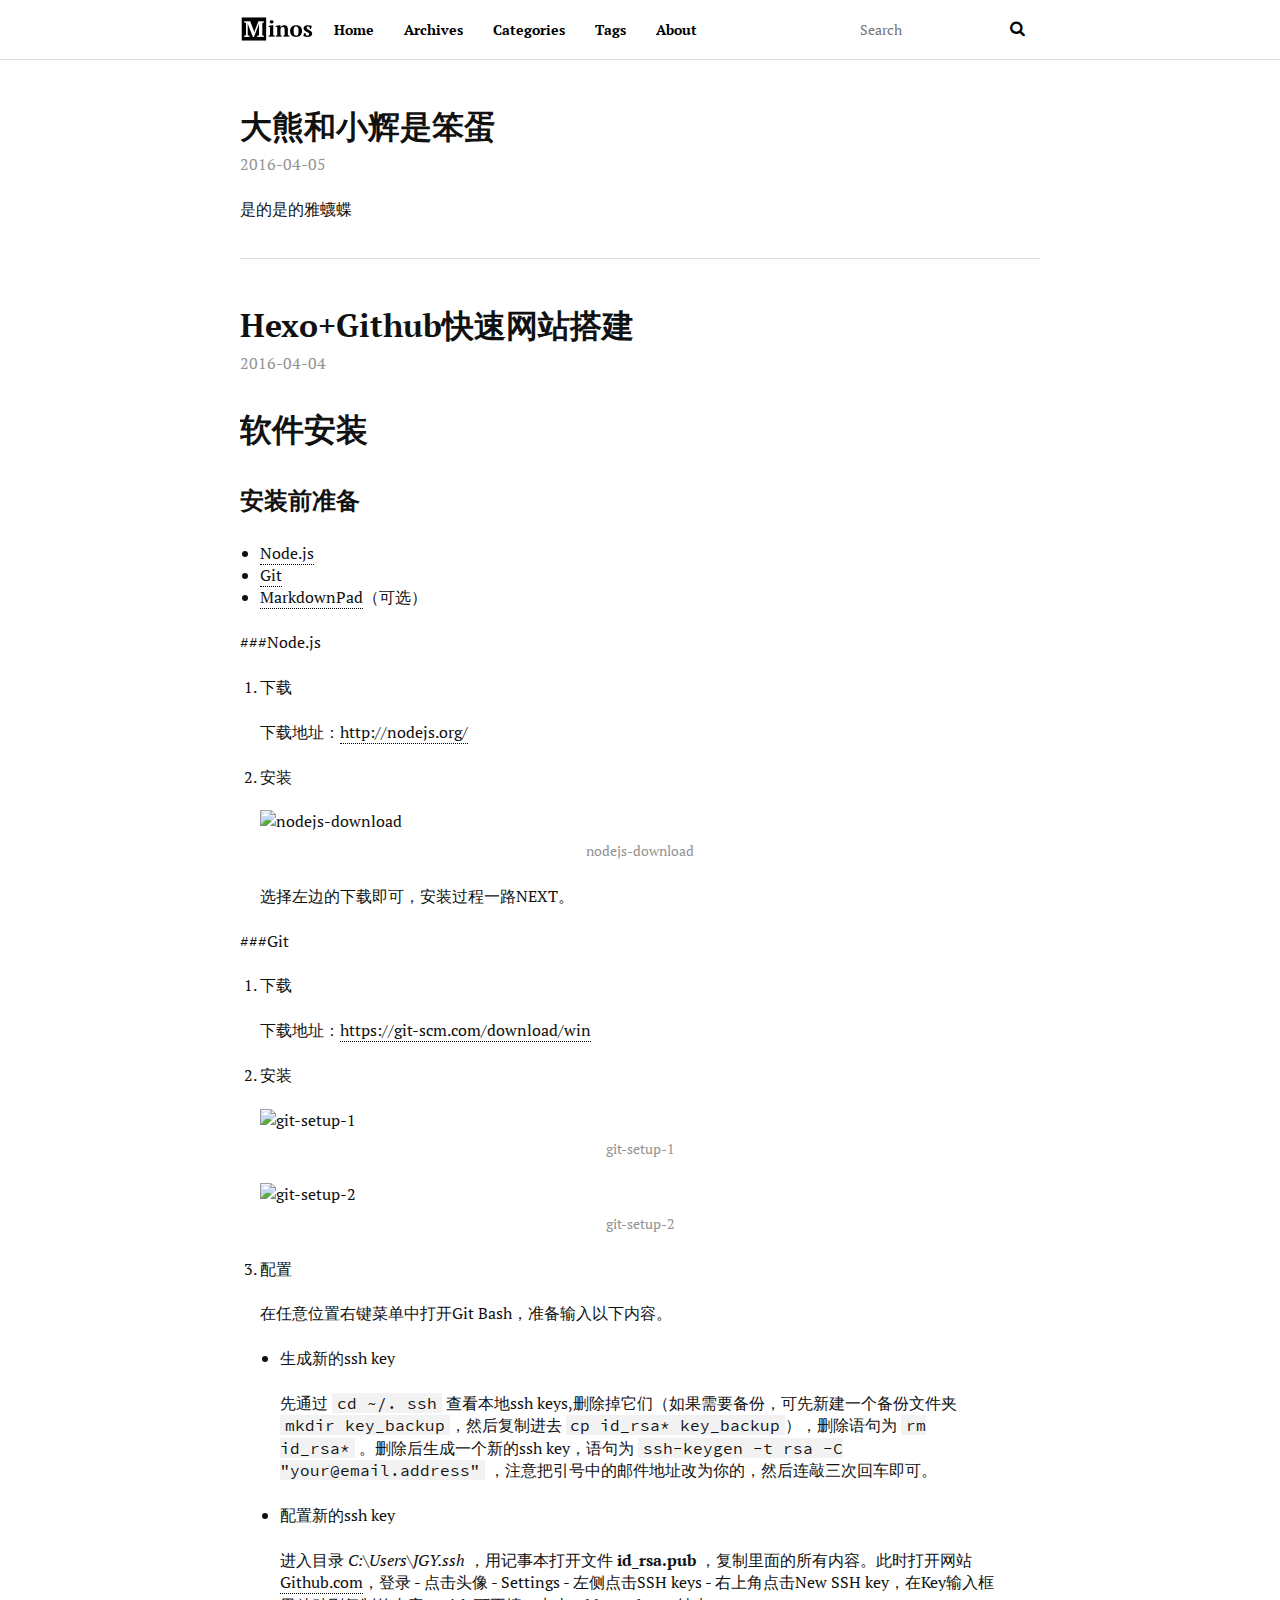
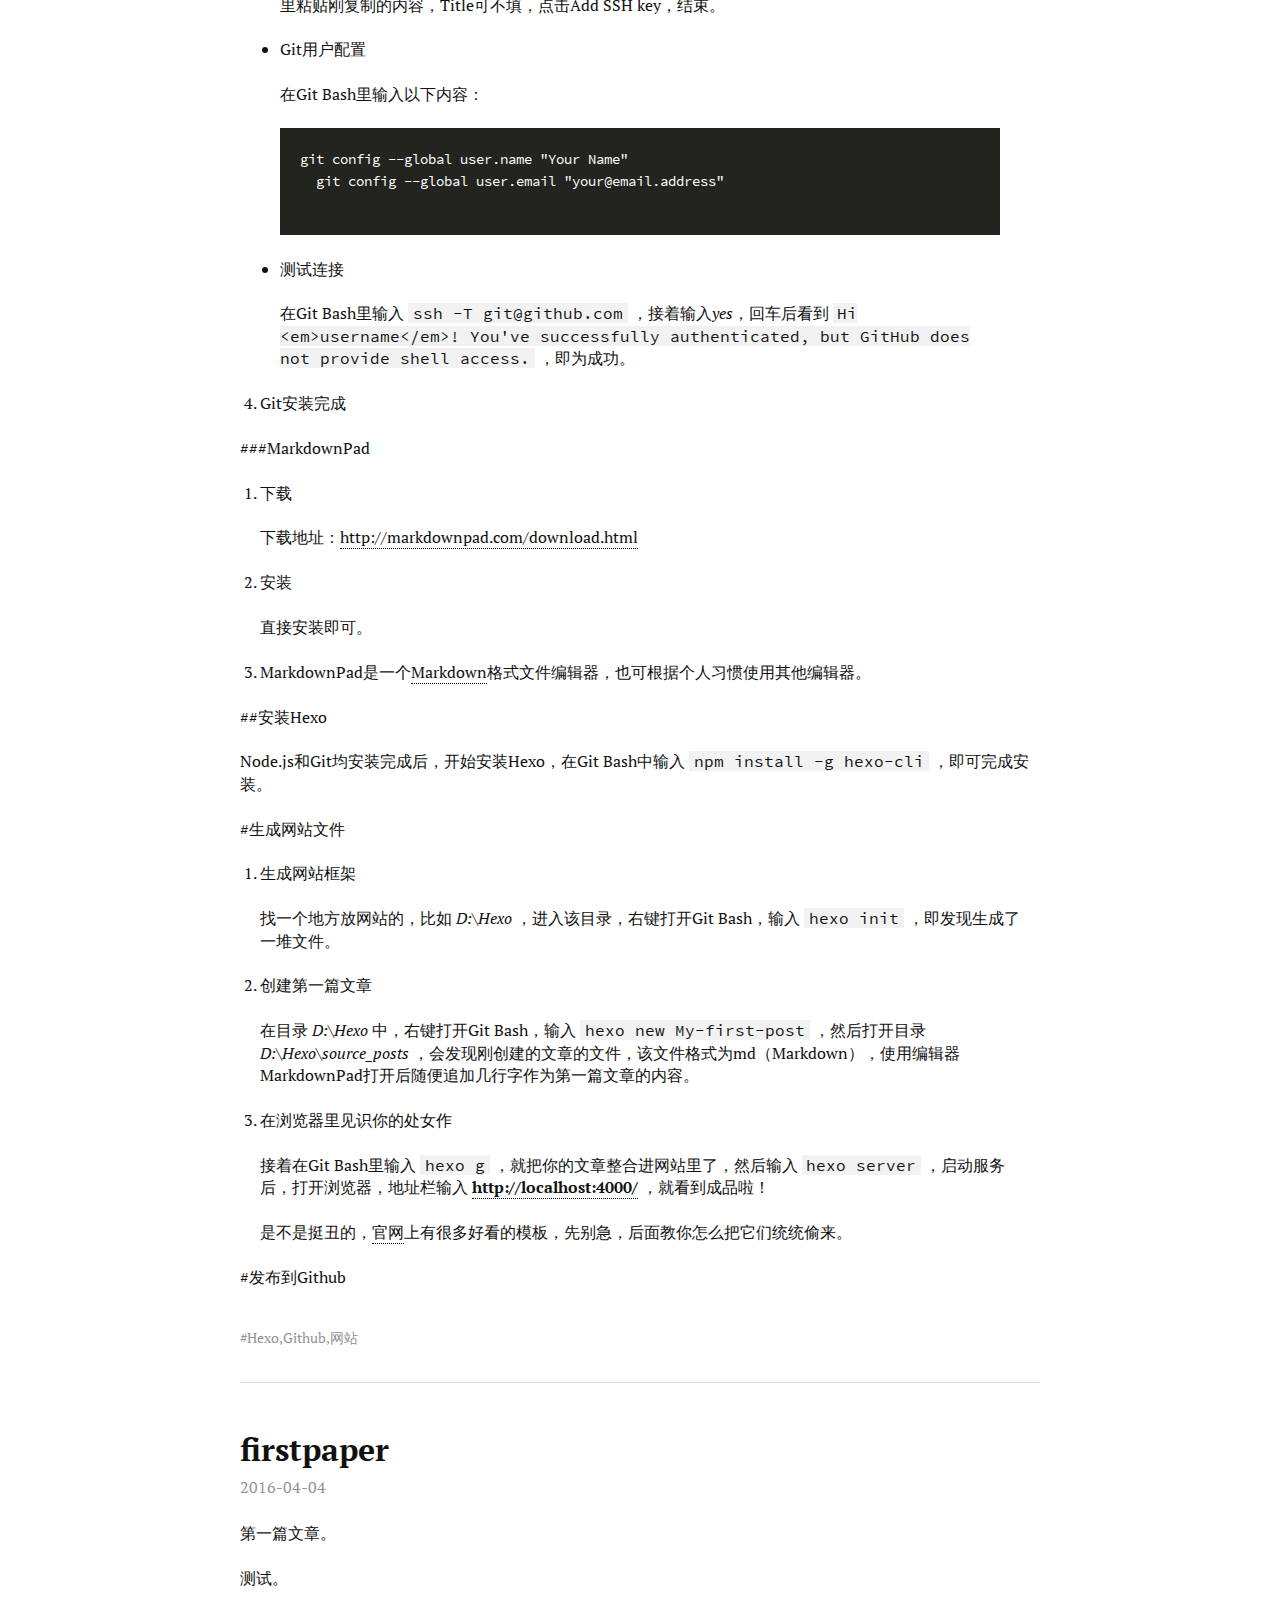
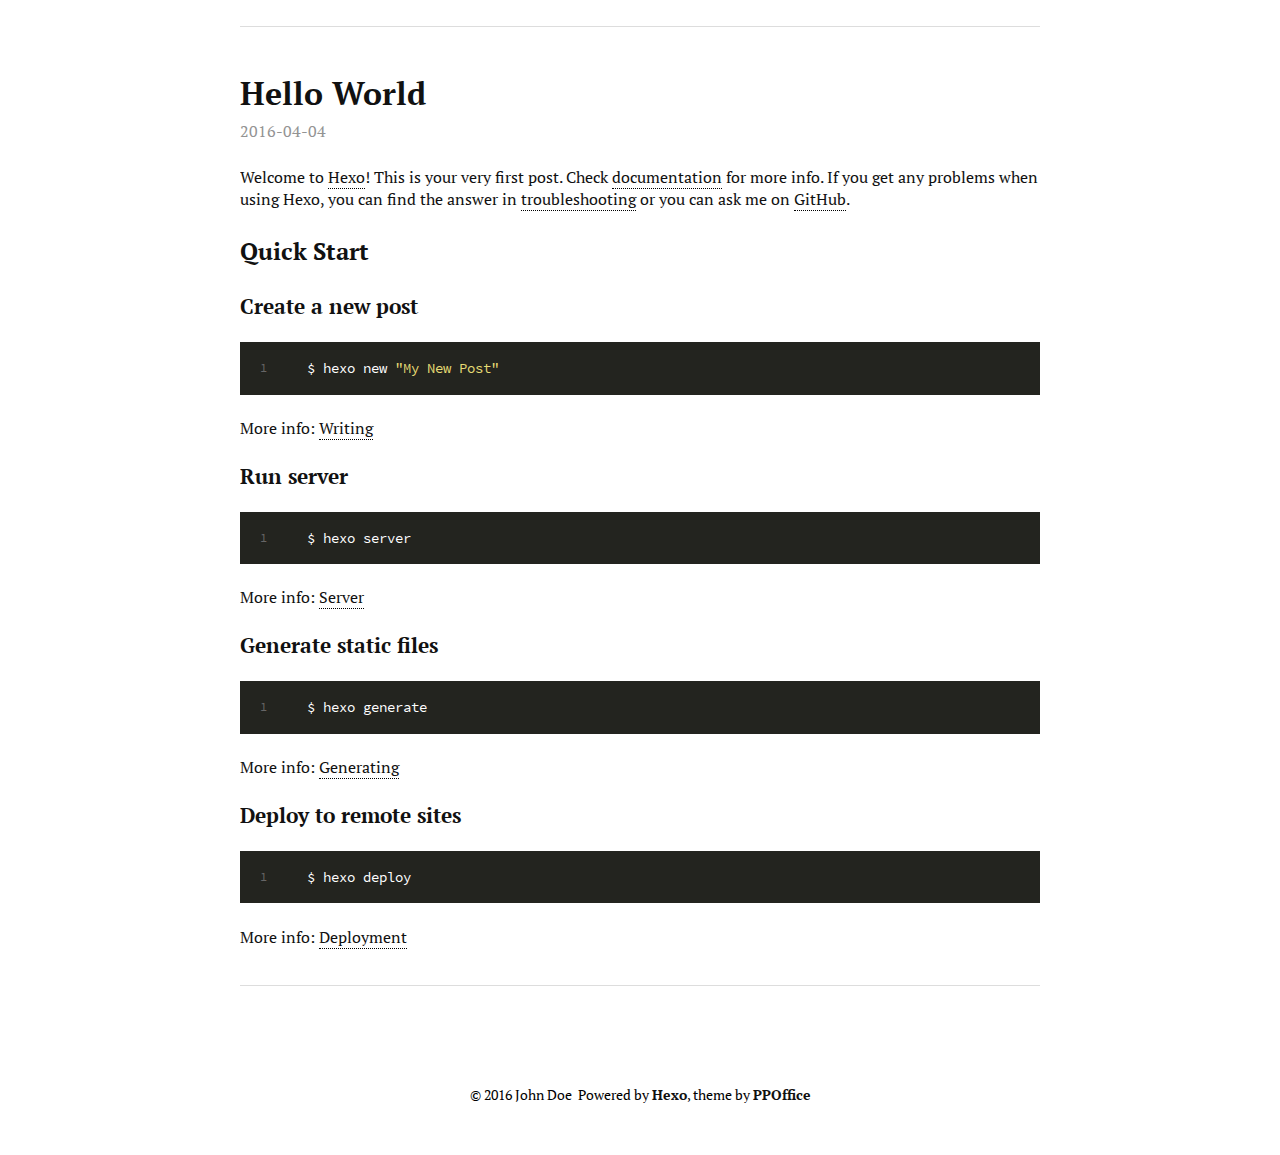
==== commit 26ee15ba: "Site updated: 2016-04-05 19:32:13" ====
--- a/index.html
+++ b/index.html
@@ -54,6 +54,152 @@
   </div>
 </header>
     <section id="main" class="outer">
+      <article id="post-大熊和小辉是笨蛋" class="article article-type-post" itemscope itemprop="blogPost">
+  <div class="article-inner">
+    
+    
+      <header class="article-header">
+        
+  
+    <h1 itemprop="name">
+      <a class="article-title" href="/2016/04/05/大熊和小辉是笨蛋/">大熊和小辉是笨蛋</a>
+    </h1>
+  
+
+      </header>
+    
+    <div class="article-meta">
+      <a href="/2016/04/05/大熊和小辉是笨蛋/" class="article-date">
+  <time datetime="2016-04-05T10:35:39.000Z" itemprop="datePublished">2016-04-05</time>
+</a>
+      
+      
+    </div>
+    <div class="article-entry" itemprop="articleBody">
+      
+        <p>是的是的雅蠛蝶</p>
+
+      
+    </div>
+    
+    
+  </div>
+  
+</article>
+
+
+    
+      <article id="post-Hexo-Github快速网站搭建" class="article article-type-post" itemscope itemprop="blogPost">
+  <div class="article-inner">
+    
+    
+      <header class="article-header">
+        
+  
+    <h1 itemprop="name">
+      <a class="article-title" href="/2016/04/04/Hexo-Github快速网站搭建/">Hexo+Github快速网站搭建</a>
+    </h1>
+  
+
+      </header>
+    
+    <div class="article-meta">
+      <a href="/2016/04/04/Hexo-Github快速网站搭建/" class="article-date">
+  <time datetime="2016-04-04T10:37:22.000Z" itemprop="datePublished">2016-04-04</time>
+</a>
+      
+      
+    </div>
+    <div class="article-entry" itemprop="articleBody">
+      
+        <h1 id="软件安装"><a href="#软件安装" class="headerlink" title="软件安装"></a>软件安装</h1><h2 id="安装前准备"><a href="#安装前准备" class="headerlink" title="安装前准备"></a>安装前准备</h2><ul>
+<li><a href="http://nodejs.org/" title="http://nodejs.org/" target="_blank" rel="external">Node.js</a></li>
+<li><a href="https://git-scm.com/download/win" title="https://git-scm.com/download/win" target="_blank" rel="external">Git</a></li>
+<li><a href="http://markdownpad.com/download.html" title="http://markdownpad.com/download.html" target="_blank" rel="external">MarkdownPad</a>（可选）</li>
+</ul>
+<p>###Node.js</p>
+<ol>
+<li><p>下载</p>
+<p> 下载地址：<a href="http://nodejs.org/" title="http://nodejs.org/" target="_blank" rel="external">http://nodejs.org/</a></p>
+</li>
+<li><p>安装</p>
+<p> <img src="http://7xslu0.com1.z0.glb.clouddn.com/download-nodejs.jpg" alt="nodejs-download"></p>
+<p> 选择左边的下载即可，安装过程一路NEXT。</p>
+</li>
+</ol>
+<p>###Git</p>
+<ol>
+<li><p>下载</p>
+<p> 下载地址：<a href="https://git-scm.com/download/win" title="https://git-scm.com/download/win" target="_blank" rel="external">https://git-scm.com/download/win</a></p>
+</li>
+<li><p>安装</p>
+<p> <img src="http://projetcompromis.tk/images/git-install-path-options.png" alt="git-setup-1"><br> <img src="http://projetcompromis.tk/images/git-install-line-ending-options.png" alt="git-setup-2"></p>
+</li>
+<li><p>配置</p>
+<p> 在任意位置右键菜单中打开Git Bash，准备输入以下内容。</p>
+<ul>
+<li><p>生成新的ssh key</p>
+<p>  先通过 <code>cd ~/. ssh</code> 查看本地ssh keys,删除掉它们（如果需要备份，可先新建一个备份文件夹 <code>mkdir key_backup</code>，然后复制进去 <code>cp id_rsa* key_backup</code>），删除语句为 <code>rm id_rsa*</code> 。删除后生成一个新的ssh key，语句为 <code>ssh-keygen -t rsa -C &quot;your@email.address&quot;</code> ，注意把引号中的邮件地址改为你的，然后连敲三次回车即可。</p>
+</li>
+<li><p>配置新的ssh key</p>
+<p>  进入目录 <em>C:\Users\JGY.ssh</em> ，用记事本打开文件 <strong>id_rsa.pub</strong> ，复制里面的所有内容。此时打开网站<a href="https://github.com/" title="Github.com" target="_blank" rel="external">Github.com</a>，登录 - 点击头像 - Settings - 左侧点击SSH keys - 右上角点击New SSH key，在Key输入框里粘贴刚复制的内容，Title可不填，点击Add SSH key，结束。</p>
+</li>
+<li><p>Git用户配置</p>
+<p>  在Git Bash里输入以下内容：</p>
+  <pre><code>git config --global user.name "Your Name"
+  git config --global user.email "your@email.address"
+  </code></pre></li>
+<li><p>测试连接</p>
+<p>  在Git Bash里输入 <code>ssh -T git@github.com</code> ，接着输入<em>yes</em>，回车后看到 <code>Hi &lt;em&gt;username&lt;/em&gt;! You&#39;ve successfully authenticated, but GitHub does not provide shell access.</code> ，即为成功。</p>
+</li>
+</ul>
+</li>
+<li>Git安装完成</li>
+</ol>
+<p>###MarkdownPad</p>
+<ol>
+<li><p>下载</p>
+<p> 下载地址：<a href="http://markdownpad.com/download.html" title="http://markdownpad.com/download.html" target="_blank" rel="external">http://markdownpad.com/download.html</a></p>
+</li>
+<li><p>安装</p>
+<p> 直接安装即可。</p>
+</li>
+<li><p>MarkdownPad是一个<a href="http://sspai.com/25137" target="_blank" rel="external">Markdown</a>格式文件编辑器，也可根据个人习惯使用其他编辑器。</p>
+</li>
+</ol>
+<p>##安装Hexo</p>
+<p>Node.js和Git均安装完成后，开始安装Hexo，在Git Bash中输入 <code>npm install -g hexo-cli</code> ，即可完成安装。</p>
+<p>#生成网站文件</p>
+<ol>
+<li><p>生成网站框架</p>
+<p> 找一个地方放网站的，比如 <em>D:\Hexo</em> ，进入该目录，右键打开Git Bash，输入 <code>hexo init</code> ，即发现生成了一堆文件。</p>
+</li>
+<li><p>创建第一篇文章</p>
+<p> 在目录 <em>D:\Hexo</em> 中，右键打开Git Bash，输入 <code>hexo new My-first-post</code> ，然后打开目录 <em>D:\Hexo\source_posts</em> ，会发现刚创建的文章的文件，该文件格式为md（Markdown），使用编辑器MarkdownPad打开后随便追加几行字作为第一篇文章的内容。</p>
+</li>
+<li><p>在浏览器里见识你的处女作</p>
+<p> 接着在Git Bash里输入 <code>hexo g</code> ，就把你的文章整合进网站里了，然后输入 <code>hexo server</code> ，启动服务后，打开浏览器，地址栏输入 <strong><a href="http://localhost:4000/" target="_blank" rel="external">http://localhost:4000/</a></strong> ，就看到成品啦！</p>
+<p> 是不是挺丑的，<a href="https://hexo.io/themes/" target="_blank" rel="external">官网</a>上有很多好看的模板，先别急，后面教你怎么把它们统统偷来。</p>
+</li>
+</ol>
+<p>#发布到Github</p>
+
+      
+    </div>
+    
+    
+      <footer class="article-footer">
+        
+  <ul class="article-tag-list"><li class="article-tag-list-item"><a class="article-tag-list-link" href="/tags/Hexo-Github-网站/">Hexo,Github,网站</a></li></ul>
+
+      </footer>
+    
+  </div>
+  
+</article>
+
+
+    
       <article id="post-firstpaper" class="article article-type-post" itemscope itemprop="blogPost">
   <div class="article-inner">
     
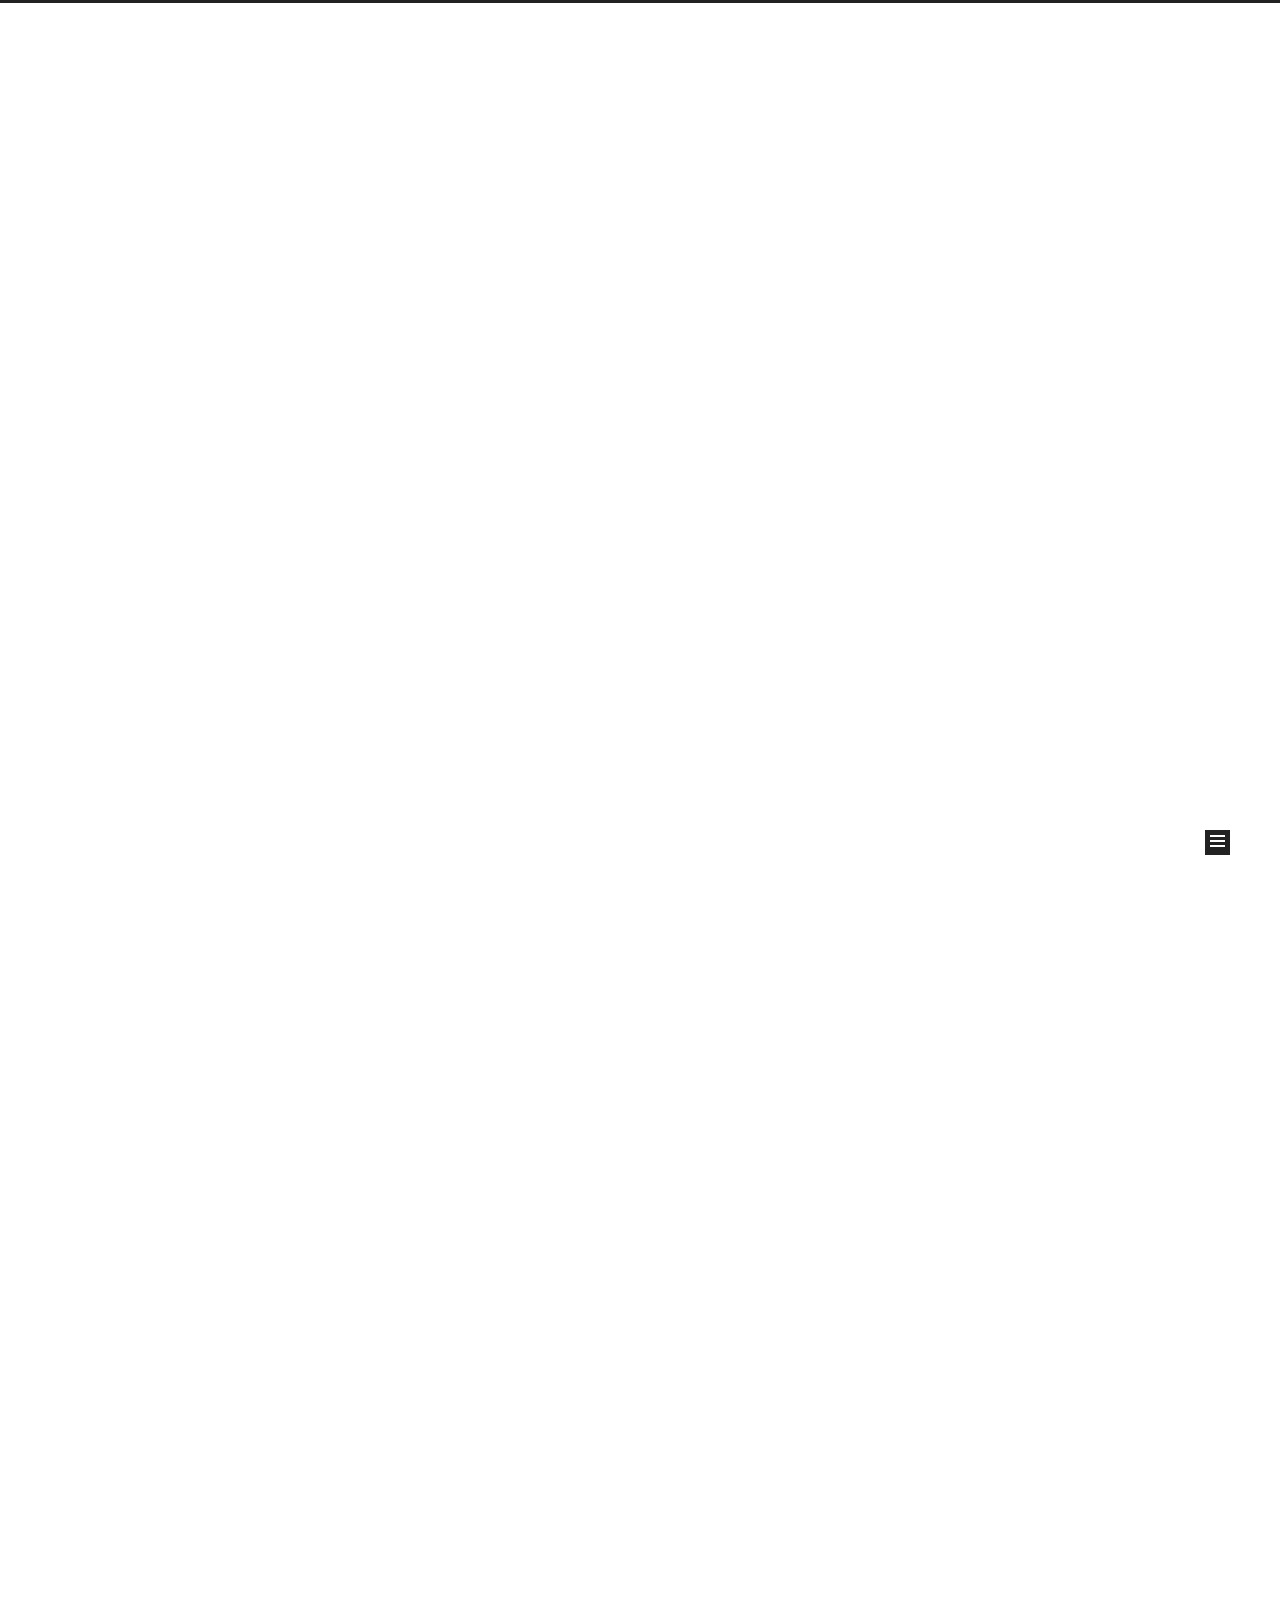
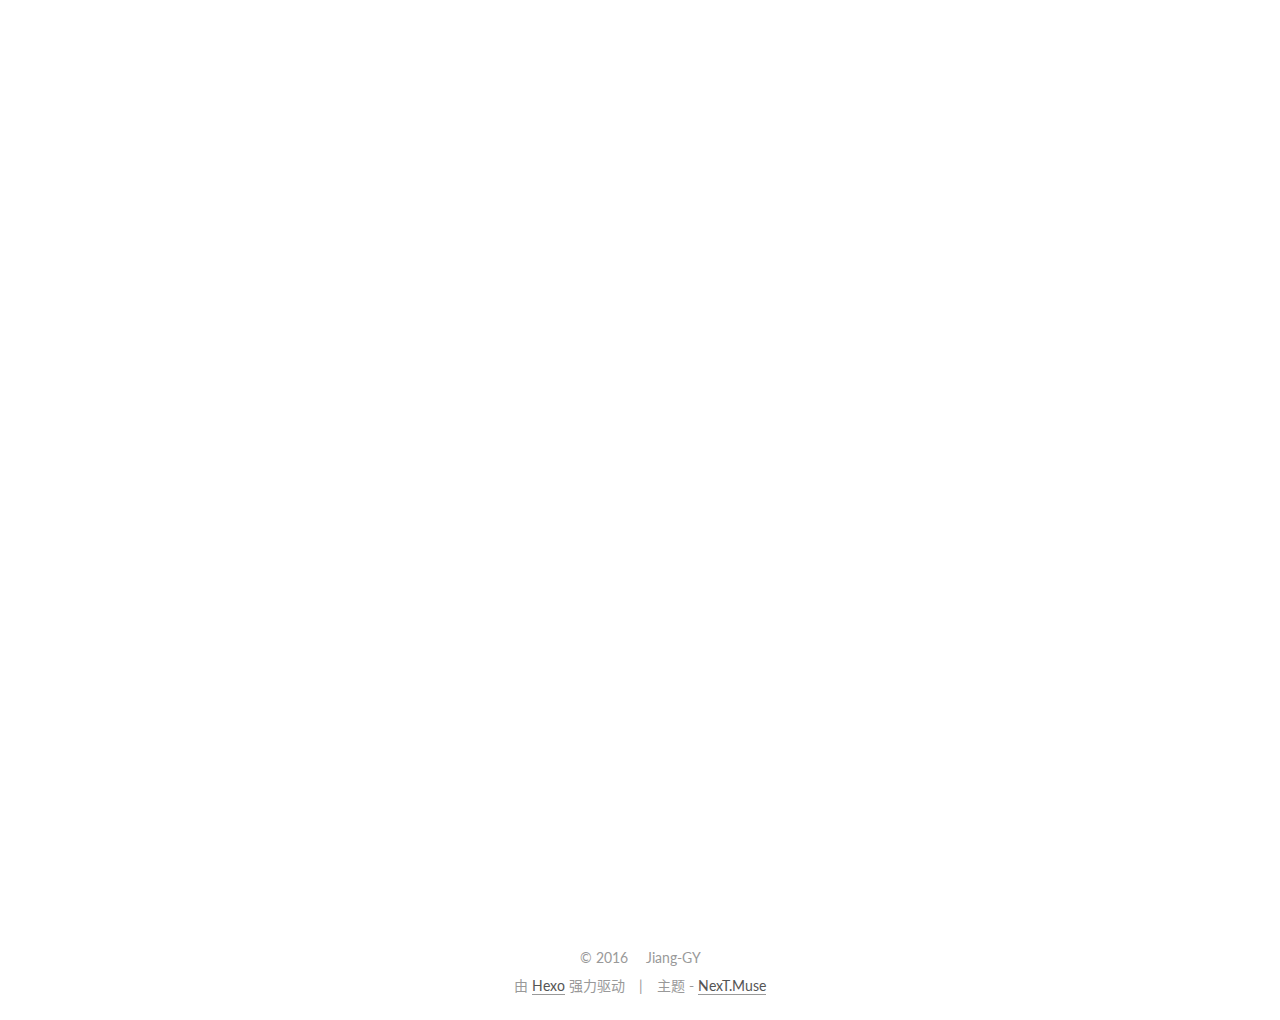
==== commit f42786ab: "Site updated: 2016-04-09 18:58:18" ====
--- a/index.html
+++ b/index.html
@@ -1,265 +1,453 @@
-<!DOCTYPE html>
-<html>
+<!doctype html>
+
+
+
+  
+
+
+<html class="theme-next muse use-motion">
 <head>
-  <meta charset="utf-8">
-  
-  <title>Hexo</title>
-  <meta name="viewport" content="width=device-width, initial-scale=1, maximum-scale=1">
-  <meta name="description">
+  <meta charset="UTF-8"/>
+<meta http-equiv="X-UA-Compatible" content="IE=edge,chrome=1" />
+<meta name="viewport" content="width=device-width, initial-scale=1, maximum-scale=1"/>
+
+
+
+<meta http-equiv="Cache-Control" content="no-transform" />
+<meta http-equiv="Cache-Control" content="no-siteapp" />
+
+
+
+
+
+
+
+
+
+
+
+
+  <link href="/vendors/fancybox/source/jquery.fancybox.css?v=2.1.5" rel="stylesheet" type="text/css"/>
+
+
+
+
+  <link href="//fonts.googleapis.com/css?family=Lato:300,400,700,400italic&subset=latin,latin-ext" rel="stylesheet" type="text/css">
+
+
+
+<link href="/vendors/font-awesome/css/font-awesome.min.css?v=4.4.0" rel="stylesheet" type="text/css" />
+
+<link href="/css/main.css?v=0.5.0" rel="stylesheet" type="text/css" />
+
+
+  <meta name="keywords" content="Hexo, NexT" />
+
+
+
+
+
+
+
+
+  <link rel="shortcut icon" type="image/x-icon" href="/favicon.ico?v=0.5.0" />
+
+
+
+
+
+
+<meta name="description" content="我不断的洗澡">
 <meta property="og:type" content="website">
-<meta property="og:title" content="Hexo">
-<meta property="og:url" content="http://yoursite.com/index.html">
-<meta property="og:site_name" content="Hexo">
-<meta property="og:description">
+<meta property="og:title" content="Jiangg's Notes">
+<meta property="og:url" content="http://smilgy.tk/index.html">
+<meta property="og:site_name" content="Jiangg's Notes">
+<meta property="og:description" content="我不断的洗澡">
 <meta name="twitter:card" content="summary">
-<meta name="twitter:title" content="Hexo">
-<meta name="twitter:description">
-  
-  
-    <link rel="icon" href="/favicon.png">
-  
-  <link href="/webfonts/ptserif/main.css" rel='stylesheet' type='text/css'>
-  <link href="/webfonts/source-code-pro/main.css" rel="stylesheet" type="text/css">
-  <link rel="stylesheet" href="/css/style.css">
-  
-
+<meta name="twitter:title" content="Jiangg's Notes">
+<meta name="twitter:description" content="我不断的洗澡">
+
+
+
+<script type="text/javascript" id="hexo.configuration">
+  var NexT = window.NexT || {};
+  var CONFIG = {
+    scheme: 'Muse',
+    sidebar: {"position":"left","display":"post"},
+    fancybox: true,
+    motion: true,
+    duoshuo: {
+      userId: 0,
+      author: '博主'
+    }
+  };
+</script>
+
+  <title> Jiangg's Notes </title>
 </head>
 
-<body>
-  <div id="container">
-    <header id="header">
-  <div id="header-outer" class="outer">
-    <div id="header-inner" class="inner">
-      <a id="main-nav-toggle" class="nav-icon" href="javascript:;"></a>
-      <a id="logo" class="logo" href="/"></a>
-      <nav id="main-nav">
-        
-          <a class="main-nav-link" href="/">Home</a>
-        
-          <a class="main-nav-link" href="/archives">Archives</a>
-        
-          <a class="main-nav-link" href="/categories">Categories</a>
-        
-          <a class="main-nav-link" href="/tags">Tags</a>
-        
-          <a class="main-nav-link" href="/about">About</a>
-        
-      </nav>
-      <nav id="sub-nav">
-        <div id="search-form-wrap">
-          <form action="//google.com/search" method="get" accept-charset="UTF-8" class="search-form"><input type="search" name="q" results="0" class="search-form-input" placeholder="Search"><button type="submit" class="search-form-submit">&#xF002;</button><input type="hidden" name="sitesearch" value="http://yoursite.com"></form>
+<body itemscope itemtype="http://schema.org/WebPage" lang="zh-CN">
+
+  
+
+
+
+
+
+
+
+
+
+
+  
+  
+    
+  
+
+  <div class="container one-collumn sidebar-position-left 
+   page-home 
+ ">
+    <div class="headband"></div>
+
+    <header id="header" class="header" itemscope itemtype="http://schema.org/WPHeader">
+      <div class="header-inner"><div class="site-meta ">
+  
+
+  <div class="custom-logo-site-title">
+    <a href="/"  class="brand" rel="start">
+      <span class="logo-line-before"><i></i></span>
+      <span class="site-title">Jiangg's Notes</span>
+      <span class="logo-line-after"><i></i></span>
+    </a>
+  </div>
+  <p class="site-subtitle">See you, see me.</p>
+</div>
+
+<div class="site-nav-toggle">
+  <button>
+    <span class="btn-bar"></span>
+    <span class="btn-bar"></span>
+    <span class="btn-bar"></span>
+  </button>
+</div>
+
+<nav class="site-nav">
+  
+
+  
+    <ul id="menu" class="menu">
+      
+        
+        <li class="menu-item menu-item-home">
+          <a href="/" rel="section">
+            
+              <i class="menu-item-icon fa fa-home fa-fw"></i> <br />
+            
+            首页
+          </a>
+        </li>
+      
+        
+        <li class="menu-item menu-item-archives">
+          <a href="/archives" rel="section">
+            
+              <i class="menu-item-icon fa fa-archive fa-fw"></i> <br />
+            
+            归档
+          </a>
+        </li>
+      
+        
+        <li class="menu-item menu-item-tags">
+          <a href="/tags" rel="section">
+            
+              <i class="menu-item-icon fa fa-tags fa-fw"></i> <br />
+            
+            标签
+          </a>
+        </li>
+      
+
+      
+    </ul>
+  
+
+  
+</nav>
+
+ </div>
+    </header>
+
+    <main id="main" class="main">
+      <div class="main-inner">
+        <div class="content-wrap">
+          <div id="content" class="content">
+            
+  <section id="posts" class="posts-expand">
+    
+      
+
+  
+  
+
+  
+  
+  
+
+  <article class="post post-type-normal " itemscope itemtype="http://schema.org/Article">
+
+    
+      <header class="post-header">
+
+        
+        
+          <h1 class="post-title" itemprop="name headline">
+            
+            
+              
+                
+                <a class="post-title-link" href="/2016/04/04/Hexo-Github快速网站搭建/" itemprop="url">
+                  Hexo+Github快速网站搭建
+                </a>
+              
+            
+          </h1>
+        
+
+        <div class="post-meta">
+          <span class="post-time">
+            <span class="post-meta-item-icon">
+              <i class="fa fa-calendar-o"></i>
+            </span>
+            <span class="post-meta-item-text">发表于</span>
+            <time itemprop="dateCreated" datetime="2016-04-04T18:37:22+08:00" content="2016-04-04">
+              2016-04-04
+            </time>
+          </span>
+
+          
+
+          
+            
+          
+
+          
+
+          
+          
+
         </div>
-      </nav>
-    </div>
-  </div>
-</header>
-    <section id="main" class="outer">
-      <article id="post-大熊和小辉是笨蛋" class="article article-type-post" itemscope itemprop="blogPost">
-  <div class="article-inner">
-    
-    
-      <header class="article-header">
-        
-  
-    <h1 itemprop="name">
-      <a class="article-title" href="/2016/04/05/大熊和小辉是笨蛋/">大熊和小辉是笨蛋</a>
-    </h1>
-  
-
       </header>
     
-    <div class="article-meta">
-      <a href="/2016/04/05/大熊和小辉是笨蛋/" class="article-date">
-  <time datetime="2016-04-05T10:35:39.000Z" itemprop="datePublished">2016-04-05</time>
-</a>
-      
-      
-    </div>
-    <div class="article-entry" itemprop="articleBody">
-      
-        <p>是的是的雅蠛蝶</p>
-
-      
-    </div>
-    
-    
-  </div>
-  
-</article>
-
-
-    
-      <article id="post-Hexo-Github快速网站搭建" class="article article-type-post" itemscope itemprop="blogPost">
-  <div class="article-inner">
-    
-    
-      <header class="article-header">
-        
-  
-    <h1 itemprop="name">
-      <a class="article-title" href="/2016/04/04/Hexo-Github快速网站搭建/">Hexo+Github快速网站搭建</a>
-    </h1>
-  
-
-      </header>
-    
-    <div class="article-meta">
-      <a href="/2016/04/04/Hexo-Github快速网站搭建/" class="article-date">
-  <time datetime="2016-04-04T10:37:22.000Z" itemprop="datePublished">2016-04-04</time>
-</a>
-      
-      
-    </div>
-    <div class="article-entry" itemprop="articleBody">
-      
-        <h1 id="软件安装"><a href="#软件安装" class="headerlink" title="软件安装"></a>软件安装</h1><h2 id="安装前准备"><a href="#安装前准备" class="headerlink" title="安装前准备"></a>安装前准备</h2><ul>
-<li><a href="http://nodejs.org/" title="http://nodejs.org/" target="_blank" rel="external">Node.js</a></li>
-<li><a href="https://git-scm.com/download/win" title="https://git-scm.com/download/win" target="_blank" rel="external">Git</a></li>
-<li><a href="http://markdownpad.com/download.html" title="http://markdownpad.com/download.html" target="_blank" rel="external">MarkdownPad</a>（可选）</li>
+
+
+    <div class="post-body" itemprop="articleBody">
+
+      
+      
+
+      
+        
+          <h1 id="软件安装"><a href="#软件安装" class="headerlink" title="软件安装"></a>软件安装</h1><h2 id="安装前准备"><a href="#安装前准备" class="headerlink" title="安装前准备"></a>安装前准备</h2><ul>
+<li><a href="http://nodejs.org/" title="http://nodejs.org/">Node.js</a></li>
+<li><a href="https://git-scm.com/download/win" title="https://git-scm.com/download/win">Git</a></li>
+<li><a href="http://markdownpad.com/download.html" title="http://markdownpad.com/download.html">MarkdownPad</a>（可选）</li>
 </ul>
-<p>###Node.js</p>
-<ol>
+<h3 id="Node-js"><a href="#Node-js" class="headerlink" title="Node.js"></a>Node.js</h3><ol>
 <li><p>下载</p>
-<p> 下载地址：<a href="http://nodejs.org/" title="http://nodejs.org/" target="_blank" rel="external">http://nodejs.org/</a></p>
+<p> 下载地址：<a href="http://nodejs.org/" title="http://nodejs.org/">http://nodejs.org/</a></p>
 </li>
 <li><p>安装</p>
-<p> <img src="http://7xslu0.com1.z0.glb.clouddn.com/download-nodejs.jpg" alt="nodejs-download"></p>
-<p> 选择左边的下载即可，安装过程一路NEXT。</p>
-</li>
-</ol>
-<p>###Git</p>
-<ol>
-<li><p>下载</p>
-<p> 下载地址：<a href="https://git-scm.com/download/win" title="https://git-scm.com/download/win" target="_blank" rel="external">https://git-scm.com/download/win</a></p>
-</li>
-<li><p>安装</p>
-<p> <img src="http://projetcompromis.tk/images/git-install-path-options.png" alt="git-setup-1"><br> <img src="http://projetcompromis.tk/images/git-install-line-ending-options.png" alt="git-setup-2"></p>
-</li>
-<li><p>配置</p>
-<p> 在任意位置右键菜单中打开Git Bash，准备输入以下内容。</p>
-<ul>
-<li><p>生成新的ssh key</p>
-<p>  先通过 <code>cd ~/. ssh</code> 查看本地ssh keys,删除掉它们（如果需要备份，可先新建一个备份文件夹 <code>mkdir key_backup</code>，然后复制进去 <code>cp id_rsa* key_backup</code>），删除语句为 <code>rm id_rsa*</code> 。删除后生成一个新的ssh key，语句为 <code>ssh-keygen -t rsa -C &quot;your@email.address&quot;</code> ，注意把引号中的邮件地址改为你的，然后连敲三次回车即可。</p>
-</li>
-<li><p>配置新的ssh key</p>
-<p>  进入目录 <em>C:\Users\JGY.ssh</em> ，用记事本打开文件 <strong>id_rsa.pub</strong> ，复制里面的所有内容。此时打开网站<a href="https://github.com/" title="Github.com" target="_blank" rel="external">Github.com</a>，登录 - 点击头像 - Settings - 左侧点击SSH keys - 右上角点击New SSH key，在Key输入框里粘贴刚复制的内容，Title可不填，点击Add SSH key，结束。</p>
-</li>
-<li><p>Git用户配置</p>
-<p>  在Git Bash里输入以下内容：</p>
-  <pre><code>git config --global user.name "Your Name"
-  git config --global user.email "your@email.address"
-  </code></pre></li>
-<li><p>测试连接</p>
-<p>  在Git Bash里输入 <code>ssh -T git@github.com</code> ，接着输入<em>yes</em>，回车后看到 <code>Hi &lt;em&gt;username&lt;/em&gt;! You&#39;ve successfully authenticated, but GitHub does not provide shell access.</code> ，即为成功。</p>
-</li>
-</ul>
-</li>
-<li>Git安装完成</li>
-</ol>
-<p>###MarkdownPad</p>
-<ol>
-<li><p>下载</p>
-<p> 下载地址：<a href="http://markdownpad.com/download.html" title="http://markdownpad.com/download.html" target="_blank" rel="external">http://markdownpad.com/download.html</a></p>
-</li>
-<li><p>安装</p>
-<p> 直接安装即可。</p>
-</li>
-<li><p>MarkdownPad是一个<a href="http://sspai.com/25137" target="_blank" rel="external">Markdown</a>格式文件编辑器，也可根据个人习惯使用其他编辑器。</p>
-</li>
-</ol>
-<p>##安装Hexo</p>
-<p>Node.js和Git均安装完成后，开始安装Hexo，在Git Bash中输入 <code>npm install -g hexo-cli</code> ，即可完成安装。</p>
-<p>#生成网站文件</p>
-<ol>
-<li><p>生成网站框架</p>
-<p> 找一个地方放网站的，比如 <em>D:\Hexo</em> ，进入该目录，右键打开Git Bash，输入 <code>hexo init</code> ，即发现生成了一堆文件。</p>
-</li>
-<li><p>创建第一篇文章</p>
-<p> 在目录 <em>D:\Hexo</em> 中，右键打开Git Bash，输入 <code>hexo new My-first-post</code> ，然后打开目录 <em>D:\Hexo\source_posts</em> ，会发现刚创建的文章的文件，该文件格式为md（Markdown），使用编辑器MarkdownPad打开后随便追加几行字作为第一篇文章的内容。</p>
-</li>
-<li><p>在浏览器里见识你的处女作</p>
-<p> 接着在Git Bash里输入 <code>hexo g</code> ，就把你的文章整合进网站里了，然后输入 <code>hexo server</code> ，启动服务后，打开浏览器，地址栏输入 <strong><a href="http://localhost:4000/" target="_blank" rel="external">http://localhost:4000/</a></strong> ，就看到成品啦！</p>
-<p> 是不是挺丑的，<a href="https://hexo.io/themes/" target="_blank" rel="external">官网</a>上有很多好看的模板，先别急，后面教你怎么把它们统统偷来。</p>
-</li>
-</ol>
-<p>#发布到Github</p>
-
-      
-    </div>
-    
-    
-      <footer class="article-footer">
-        
-  <ul class="article-tag-list"><li class="article-tag-list-item"><a class="article-tag-list-link" href="/tags/Hexo-Github-网站/">Hexo,Github,网站</a></li></ul>
-
-      </footer>
-    
-  </div>
-  
-</article>
-
-
-    
-      <article id="post-firstpaper" class="article article-type-post" itemscope itemprop="blogPost">
-  <div class="article-inner">
-    
-    
-      <header class="article-header">
-        
-  
-    <h1 itemprop="name">
-      <a class="article-title" href="/2016/04/04/firstpaper/">firstpaper</a>
-    </h1>
-  
-
+          <div class="post-more-link text-center">
+            <a class="btn" href="/2016/04/04/Hexo-Github快速网站搭建/#more" rel="contents">
+              阅读全文 &raquo;
+            </a>
+          </div>
+        
+      
+    </div>
+    
+    <div>
+      
+    </div>
+
+    <div>
+      
+    </div>
+
+    <footer class="post-footer">
+      
+
+      
+
+      
+      
+        <div class="post-eof"></div>
+      
+    </footer>
+  </article>
+
+
+    
+      
+
+  
+  
+
+  
+  
+  
+
+  <article class="post post-type-normal " itemscope itemtype="http://schema.org/Article">
+
+    
+      <header class="post-header">
+
+        
+        
+          <h1 class="post-title" itemprop="name headline">
+            
+            
+              
+                
+                <a class="post-title-link" href="/2016/04/04/firstpaper/" itemprop="url">
+                  firstpaper
+                </a>
+              
+            
+          </h1>
+        
+
+        <div class="post-meta">
+          <span class="post-time">
+            <span class="post-meta-item-icon">
+              <i class="fa fa-calendar-o"></i>
+            </span>
+            <span class="post-meta-item-text">发表于</span>
+            <time itemprop="dateCreated" datetime="2016-04-04T15:19:04+08:00" content="2016-04-04">
+              2016-04-04
+            </time>
+          </span>
+
+          
+
+          
+            
+          
+
+          
+
+          
+          
+
+        </div>
       </header>
     
-    <div class="article-meta">
-      <a href="/2016/04/04/firstpaper/" class="article-date">
-  <time datetime="2016-04-04T07:19:04.000Z" itemprop="datePublished">2016-04-04</time>
-</a>
-      
-      
-    </div>
-    <div class="article-entry" itemprop="articleBody">
-      
-        <p>第一篇文章。</p>
+
+
+    <div class="post-body" itemprop="articleBody">
+
+      
+      
+
+      
+        
+          
+            <p>第一篇文章。</p>
 <p>测试。</p>
 
-      
-    </div>
-    
-    
-  </div>
-  
-</article>
-
-
-    
-      <article id="post-hello-world" class="article article-type-post" itemscope itemprop="blogPost">
-  <div class="article-inner">
-    
-    
-      <header class="article-header">
-        
-  
-    <h1 itemprop="name">
-      <a class="article-title" href="/2016/04/04/hello-world/">Hello World</a>
-    </h1>
-  
-
+          
+        
+      
+    </div>
+    
+    <div>
+      
+    </div>
+
+    <div>
+      
+    </div>
+
+    <footer class="post-footer">
+      
+
+      
+
+      
+      
+        <div class="post-eof"></div>
+      
+    </footer>
+  </article>
+
+
+    
+      
+
+  
+  
+
+  
+  
+  
+
+  <article class="post post-type-normal " itemscope itemtype="http://schema.org/Article">
+
+    
+      <header class="post-header">
+
+        
+        
+          <h1 class="post-title" itemprop="name headline">
+            
+            
+              
+                
+                <a class="post-title-link" href="/2016/04/04/hello-world/" itemprop="url">
+                  Hello World
+                </a>
+              
+            
+          </h1>
+        
+
+        <div class="post-meta">
+          <span class="post-time">
+            <span class="post-meta-item-icon">
+              <i class="fa fa-calendar-o"></i>
+            </span>
+            <span class="post-meta-item-text">发表于</span>
+            <time itemprop="dateCreated" datetime="2016-04-04T15:04:30+08:00" content="2016-04-04">
+              2016-04-04
+            </time>
+          </span>
+
+          
+
+          
+            
+          
+
+          
+
+          
+          
+
+        </div>
       </header>
     
-    <div class="article-meta">
-      <a href="/2016/04/04/hello-world/" class="article-date">
-  <time datetime="2016-04-04T07:04:30.241Z" itemprop="datePublished">2016-04-04</time>
-</a>
-      
-      
-    </div>
-    <div class="article-entry" itemprop="articleBody">
-      
-        <p>Welcome to <a href="https://hexo.io/" target="_blank" rel="external">Hexo</a>! This is your very first post. Check <a href="https://hexo.io/docs/" target="_blank" rel="external">documentation</a> for more info. If you get any problems when using Hexo, you can find the answer in <a href="https://hexo.io/docs/troubleshooting.html" target="_blank" rel="external">troubleshooting</a> or you can ask me on <a href="https://github.com/hexojs/hexo/issues" target="_blank" rel="external">GitHub</a>.</p>
+
+
+    <div class="post-body" itemprop="articleBody">
+
+      
+      
+
+      
+        
+          
+            <p>Welcome to <a href="https://hexo.io/" target="_blank" rel="external">Hexo</a>! This is your very first post. Check <a href="https://hexo.io/docs/" target="_blank" rel="external">documentation</a> for more info. If you get any problems when using Hexo, you can find the answer in <a href="https://hexo.io/docs/troubleshooting.html" target="_blank" rel="external">troubleshooting</a> or you can ask me on <a href="https://github.com/hexojs/hexo/issues" target="_blank" rel="external">GitHub</a>.</p>
 <h2 id="Quick-Start"><a href="#Quick-Start" class="headerlink" title="Quick Start"></a>Quick Start</h2><h3 id="Create-a-new-post"><a href="#Create-a-new-post" class="headerlink" title="Create a new post"></a>Create a new post</h3><figure class="highlight bash"><table><tr><td class="gutter"><pre><span class="line">1</span><br></pre></td><td class="code"><pre><span class="line">$ hexo new <span class="string">"My New Post"</span></span><br></pre></td></tr></table></figure>
 <p>More info: <a href="https://hexo.io/docs/writing.html" target="_blank" rel="external">Writing</a></p>
 <h3 id="Run-server"><a href="#Run-server" class="headerlink" title="Run server"></a>Run server</h3><figure class="highlight bash"><table><tr><td class="gutter"><pre><span class="line">1</span><br></pre></td><td class="code"><pre><span class="line">$ hexo server</span><br></pre></td></tr></table></figure>
@@ -269,35 +457,215 @@
 <h3 id="Deploy-to-remote-sites"><a href="#Deploy-to-remote-sites" class="headerlink" title="Deploy to remote sites"></a>Deploy to remote sites</h3><figure class="highlight bash"><table><tr><td class="gutter"><pre><span class="line">1</span><br></pre></td><td class="code"><pre><span class="line">$ hexo deploy</span><br></pre></td></tr></table></figure>
 <p>More info: <a href="https://hexo.io/docs/deployment.html" target="_blank" rel="external">Deployment</a></p>
 
-      
-    </div>
-    
-    
+          
+        
+      
+    </div>
+    
+    <div>
+      
+    </div>
+
+    <div>
+      
+    </div>
+
+    <footer class="post-footer">
+      
+
+      
+
+      
+      
+        <div class="post-eof"></div>
+      
+    </footer>
+  </article>
+
+
+    
+  </section>
+
+  
+
+
+          </div>
+          
+
+
+          
+
+        </div>
+        
+          
+  
+  <div class="sidebar-toggle">
+    <div class="sidebar-toggle-line-wrap">
+      <span class="sidebar-toggle-line sidebar-toggle-line-first"></span>
+      <span class="sidebar-toggle-line sidebar-toggle-line-middle"></span>
+      <span class="sidebar-toggle-line sidebar-toggle-line-last"></span>
+    </div>
   </div>
-  
-</article>
-
-
-    </section>
-    <footer id="footer">
-  
-  <div class="outer">
-    <div id="footer-info" class="inner">
-      &copy; 2016 John Doe&nbsp;
-      Powered by <a href="http://hexo.io/" target="_blank">Hexo</a>, theme by <a href="http://github.com/ppoffice">PPOffice</a>
+
+  <aside id="sidebar" class="sidebar">
+    <div class="sidebar-inner">
+
+      
+
+      
+
+      <section class="site-overview sidebar-panel  sidebar-panel-active ">
+        <div class="site-author motion-element" itemprop="author" itemscope itemtype="http://schema.org/Person">
+          <img class="site-author-image" itemprop="image"
+               src="/images/default_avatar.jpg"
+               alt="Jiang-GY" />
+          <p class="site-author-name" itemprop="name">Jiang-GY</p>
+          <p class="site-description motion-element" itemprop="description">我不断的洗澡</p>
+        </div>
+        <nav class="site-state motion-element">
+          <div class="site-state-item site-state-posts">
+            <a href="/archives">
+              <span class="site-state-item-count">3</span>
+              <span class="site-state-item-name">日志</span>
+            </a>
+          </div>
+
+          
+
+          
+            <div class="site-state-item site-state-tags">
+              <a href="/tags">
+                <span class="site-state-item-count">3</span>
+                <span class="site-state-item-name">标签</span>
+              </a>
+            </div>
+          
+
+        </nav>
+
+        
+
+        <div class="links-of-author motion-element">
+          
+        </div>
+
+        
+        
+
+        
+        <div class="links-of-blogroll motion-element">
+          
+        </div>
+
+      </section>
+
+      
+
+    </div>
+  </aside>
+
+
+        
+      </div>
+    </main>
+
+    <footer id="footer" class="footer">
+      <div class="footer-inner">
+        <div class="copyright" >
+  
+  &copy; 
+  <span itemprop="copyrightYear">2016</span>
+  <span class="with-love">
+    <i class="fa fa-heart"></i>
+  </span>
+  <span class="author" itemprop="copyrightHolder">Jiang-GY</span>
+</div>
+
+<div class="powered-by">
+  由 <a class="theme-link" href="http://hexo.io">Hexo</a> 强力驱动
+</div>
+
+<div class="theme-info">
+  主题 -
+  <a class="theme-link" href="https://github.com/iissnan/hexo-theme-next">
+    NexT.Muse
+  </a>
+</div>
+
+
+
+      </div>
+    </footer>
+
+    <div class="back-to-top">
+      <i class="fa fa-arrow-up"></i>
     </div>
   </div>
-</footer>
-    
-
-<script src="/js/jquery.min.js"></script>
-
-
-  <link rel="stylesheet" href="/fancybox/jquery.fancybox.css">
-  <script src="/fancybox/jquery.fancybox.pack.js"></script>
-
-
-<script src="/js/script.js"></script>
-  </div>
+
+  
+
+
+  
+
+
+
+
+<script type="text/javascript">
+  if (Object.prototype.toString.call(window.Promise) !== '[object Function]') {
+    window.Promise = null;
+  }
+</script>
+
+
+  <script type="text/javascript" src="/vendors/jquery/index.js?v=2.1.3"></script>
+
+  <script type="text/javascript" src="/vendors/fastclick/lib/fastclick.min.js?v=1.0.6"></script>
+
+  <script type="text/javascript" src="/vendors/jquery_lazyload/jquery.lazyload.js?v=1.9.7"></script>
+
+  <script type="text/javascript" src="/vendors/velocity/velocity.min.js"></script>
+
+  <script type="text/javascript" src="/vendors/velocity/velocity.ui.min.js"></script>
+
+  <script type="text/javascript" src="/vendors/fancybox/source/jquery.fancybox.pack.js"></script>
+
+
+  
+
+
+  <script type="text/javascript" src="/js/src/utils.js?v=0.5.0"></script>
+
+  <script type="text/javascript" src="/js/src/motion.js?v=0.5.0"></script>
+
+
+
+  
+  
+
+  
+
+  
+
+
+  <script type="text/javascript" src="/js/src/bootstrap.js?v=0.5.0"></script>
+
+
+
+  
+
+
+
+  
+
+
+
+  
+  
+  
+
+  
+
+  
+
 </body>
-</html>+</html>
--- a/css/main.css
+++ b/css/main.css
@@ -0,0 +1,2149 @@
+/* normalize.css v3.0.2 | MIT License | git.io/normalize */
+html {
+  font-family: sans-serif; /* 1 */
+  -ms-text-size-adjust: 100%; /* 2 */
+  -webkit-text-size-adjust: 100%; /* 2 */
+}
+body {
+  margin: 0;
+}
+article,
+aside,
+details,
+figcaption,
+figure,
+footer,
+header,
+hgroup,
+main,
+menu,
+nav,
+section,
+summary {
+  display: block;
+}
+audio,
+canvas,
+progress,
+video {
+  display: inline-block; /* 1 */
+  vertical-align: baseline; /* 2 */
+}
+audio:not([controls]) {
+  display: none;
+  height: 0;
+}
+[hidden],
+template {
+  display: none;
+}
+a {
+  background-color: transparent;
+}
+a:active,
+a:hover {
+  outline: 0;
+}
+abbr[title] {
+  border-bottom: 1px dotted;
+}
+b,
+strong {
+  font-weight: bold;
+}
+dfn {
+  font-style: italic;
+}
+h1 {
+  font-size: 2em;
+  margin: 0.67em 0;
+}
+mark {
+  background: #ff0;
+  color: #000;
+}
+small {
+  font-size: 80%;
+}
+sub,
+sup {
+  font-size: 75%;
+  line-height: 0;
+  position: relative;
+  vertical-align: baseline;
+}
+sup {
+  top: -0.5em;
+}
+sub {
+  bottom: -0.25em;
+}
+img {
+  border: 0;
+}
+svg:not(:root) {
+  overflow: hidden;
+}
+figure {
+  margin: 1em 40px;
+}
+hr {
+  -moz-box-sizing: content-box;
+  box-sizing: content-box;
+  height: 0;
+}
+pre {
+  overflow: auto;
+}
+code,
+kbd,
+pre,
+samp {
+  font-family: monospace, monospace;
+  font-size: 1em;
+}
+button,
+input,
+optgroup,
+select,
+textarea {
+  color: inherit; /* 1 */
+  font: inherit; /* 2 */
+  margin: 0; /* 3 */
+}
+button {
+  overflow: visible;
+}
+button,
+select {
+  text-transform: none;
+}
+button,
+html input[type="button"],
+input[type="reset"],
+input[type="submit"] {
+  -webkit-appearance: button; /* 2 */
+  cursor: pointer; /* 3 */
+}
+button[disabled],
+html input[disabled] {
+  cursor: default;
+}
+button::-moz-focus-inner,
+input::-moz-focus-inner {
+  border: 0;
+  padding: 0;
+}
+input {
+  line-height: normal;
+}
+input[type="checkbox"],
+input[type="radio"] {
+  box-sizing: border-box; /* 1 */
+  padding: 0; /* 2 */
+}
+input[type="number"]::-webkit-inner-spin-button,
+input[type="number"]::-webkit-outer-spin-button {
+  height: auto;
+}
+input[type="search"] {
+  -webkit-appearance: textfield; /* 1 */
+  -moz-box-sizing: content-box;
+  -webkit-box-sizing: content-box; /* 2 */
+  box-sizing: content-box;
+}
+input[type="search"]::-webkit-search-cancel-button,
+input[type="search"]::-webkit-search-decoration {
+  -webkit-appearance: none;
+}
+fieldset {
+  border: 1px solid #c0c0c0;
+  margin: 0 2px;
+  padding: 0.35em 0.625em 0.75em;
+}
+legend {
+  border: 0; /* 1 */
+  padding: 0; /* 2 */
+}
+textarea {
+  overflow: auto;
+}
+optgroup {
+  font-weight: bold;
+}
+table {
+  border-collapse: collapse;
+  border-spacing: 0;
+}
+td,
+th {
+  padding: 0;
+}
+::selection {
+  background: #262a30;
+  color: #fff;
+}
+body {
+  position: relative;
+  font-family: Lato, "PingFang SC", "Microsoft YaHei", sans-serif;
+  font-size: 14px;
+  line-height: 2;
+  color: #555;
+  background: #fff;
+}
+@media (max-width: 767px) {
+  body {
+    padding-right: 0 !important;
+  }
+}
+@media (min-width: 768px) and (max-width: 991px) {
+  body {
+    padding-right: 0 !important;
+  }
+}
+@media (min-width: 1600px) {
+  body {
+    font-size: 16px;
+  }
+}
+h1,
+h2,
+h3,
+h4,
+h5,
+h6 {
+  margin: 0;
+  padding: 0;
+  font-weight: bold;
+  line-height: 1.5;
+  font-family: Lato, "PingFang SC", "Microsoft YaHei", sans-serif;
+}
+h2,
+h3,
+h4,
+h5,
+h6 {
+  margin: 20px 0 15px;
+}
+h1 {
+  font-size: 22px;
+}
+@media (max-width: 767px) {
+  h1 {
+    font-size: 18px;
+  }
+}
+h2 {
+  font-size: 20px;
+}
+@media (max-width: 767px) {
+  h2 {
+    font-size: 16px;
+  }
+}
+h3 {
+  font-size: 18px;
+}
+@media (max-width: 767px) {
+  h3 {
+    font-size: 14px;
+  }
+}
+h4 {
+  font-size: 16px;
+}
+@media (max-width: 767px) {
+  h4 {
+    font-size: 12px;
+  }
+}
+h5 {
+  font-size: 14px;
+}
+@media (max-width: 767px) {
+  h5 {
+    font-size: 10px;
+  }
+}
+h6 {
+  font-size: 12px;
+}
+@media (max-width: 767px) {
+  h6 {
+    font-size: 8px;
+  }
+}
+p {
+  margin: 0 0 25px 0;
+}
+a {
+  color: #555;
+  text-decoration: none;
+  border-bottom: 1px solid #999;
+  word-wrap: break-word;
+}
+a:hover {
+  color: #222;
+  border-bottom-color: #222;
+}
+ul {
+  list-style: none;
+}
+blockquote {
+  margin: 0;
+  padding: 0;
+}
+img {
+  display: block;
+  margin: auto;
+  max-width: 100%;
+  height: auto;
+}
+hr {
+  margin: 40px 0;
+  height: 3px;
+  border: none;
+  background-color: #ddd;
+  background-image: repeating-linear-gradient(-45deg, #fff, #fff 4px, transparent 4px, transparent 8px);
+}
+blockquote {
+  padding: 0 15px;
+  color: #666;
+  border-left: 4px solid #ddd;
+}
+blockquote cite::before {
+  content: "-";
+  padding: 0 5px;
+}
+dt {
+  font-weight: 700;
+}
+dd {
+  margin: 0;
+  padding: 0;
+}
+.text-left {
+  text-align: left;
+}
+.text-center {
+  text-align: center;
+}
+.text-right {
+  text-align: right;
+}
+.text-justify {
+  text-align: justify;
+}
+.text-nowrap {
+  white-space: nowrap;
+}
+.text-lowercase {
+  text-transform: lowercase;
+}
+.text-uppercase {
+  text-transform: uppercase;
+}
+.text-capitalize {
+  text-transform: capitalize;
+}
+.center-block {
+  display: block;
+  margin-left: auto;
+  margin-right: auto;
+}
+.clearfix:before,
+.clearfix:after {
+  content: " ";
+  display: table;
+}
+.clearfix:after {
+  clear: both;
+}
+.pullquote {
+  width: 45%;
+}
+.pullquote.left {
+  float: left;
+  margin-left: 5px;
+  margin-right: 10px;
+}
+.pullquote.right {
+  float: right;
+  margin-left: 10px;
+  margin-right: 5px;
+}
+.highlight table,
+.gist table {
+  width: auto;
+}
+.highlight table td,
+.gist table td {
+  border: none;
+}
+.highlight a,
+.gist a {
+  color: #222 !important;
+  text-decoration: none !important;
+}
+.affix.affix.affix {
+  position: fixed;
+}
+.translation {
+  margin-top: -20px;
+  font-size: 14px;
+  color: #999;
+}
+.scrollbar-measure {
+  width: 100px;
+  height: 100px;
+  overflow: scroll;
+  position: absolute;
+  top: -9999px;
+}
+.use-motion .motion-element {
+  opacity: 0;
+}
+#local-search-input {
+  padding: 3px;
+  border: none;
+  text-indent: 14px;
+  border-radius: 0;
+  width: 140px;
+  outline: none;
+  border-bottom: 1px solid #999;
+  background: inherit;
+  opacity: 0.5;
+}
+#local-search-input:focus {
+  opacity: 1;
+}
+.search-icon {
+  position: absolute;
+  top: 9px;
+}
+table {
+  margin: 20px 0;
+  width: 100%;
+  border-collapse: collapse;
+  border-spacing: 0;
+  border: 1px solid #ddd;
+  font-size: 14px;
+  table-layout: fixed;
+  word-wrap: break-word;
+}
+table>tbody>tr:nth-of-type(odd) {
+  background-color: #f9f9f9;
+}
+table>tbody>tr:hover {
+  background-color: #f5f5f5;
+}
+caption,
+th,
+td {
+  padding: 8px;
+  text-align: left;
+  vertical-align: middle;
+  font-weight: normal;
+}
+th,
+td {
+  border-bottom: 3px solid #ddd;
+  border-right: 1px solid #eee;
+}
+th {
+  padding-bottom: 10px;
+  font-weight: 700;
+}
+td {
+  border-bottom-width: 1px;
+}
+html,
+body {
+  height: 100%;
+}
+.container {
+  position: relative;
+  min-height: 100%;
+}
+.header-inner {
+  margin: 0 auto;
+  padding: 100px 0 70px;
+  width: 700px;
+}
+@media (min-width: 1600px) {
+  .container .header-inner {
+    width: 900px;
+  }
+}
+.main {
+  padding-bottom: 150px;
+}
+.main-inner {
+  margin: 0 auto;
+  width: 700px;
+}
+@media (min-width: 1600px) {
+  .container .main-inner {
+    width: 900px;
+  }
+}
+.footer {
+  position: absolute;
+  left: 0;
+  bottom: 0;
+  width: 100%;
+  min-height: 50px;
+}
+.footer-inner {
+  box-sizing: border-box;
+  margin: 20px auto;
+  width: 700px;
+}
+@media (min-width: 1600px) {
+  .container .footer-inner {
+    width: 900px;
+  }
+}
+pre,
+.highlight {
+  overflow: auto;
+  margin: 20px 0;
+  padding: 15px;
+  font-size: 13px;
+  color: #4d4d4c;
+  background: #f7f7f7;
+  line-height: 1.6;
+}
+pre,
+code {
+  font-family: "Input Mono", "PT Mono", Consolas, Monaco, Menlo, monospace;
+}
+code {
+  padding: 2px 4px;
+  word-break: break-all;
+  color: #222;
+  background: #eee;
+  border-radius: 4px;
+  font-size: 13px;
+}
+pre code {
+  padding: 0;
+  background: none;
+  text-shadow: none;
+}
+.highlight pre {
+  border: none;
+  margin: 0;
+  padding: 1px;
+}
+.highlight table {
+  margin: 0;
+  width: auto;
+  border: none;
+}
+.highlight td {
+  border: none;
+  padding: 0;
+}
+.highlight figcaption {
+  font-size: 0.85em;
+  color: #8e908c;
+  line-height: 1em;
+  margin-bottom: 1em;
+}
+.highlight figcaption:before,
+.highlight figcaption:after {
+  content: " ";
+  display: table;
+}
+.highlight figcaption:after {
+  clear: both;
+}
+.highlight figcaption a {
+  float: right;
+}
+.highlight .gutter pre {
+  color: #666;
+  text-align: right;
+  padding-right: 20px;
+}
+.highlight .line {
+  height: 20px;
+}
+pre .comment {
+  color: #8e908c;
+}
+pre .variable,
+pre .attribute,
+pre .tag,
+pre .regexp,
+pre .ruby .constant,
+pre .xml .tag .title,
+pre .xml .pi,
+pre .xml .doctype,
+pre .html .doctype,
+pre .css .id,
+pre .css .class,
+pre .css .pseudo {
+  color: #c82829;
+}
+pre .number,
+pre .preprocessor,
+pre .built_in,
+pre .literal,
+pre .params,
+pre .constant,
+pre .command {
+  color: #f5871f;
+}
+pre .ruby .class .title,
+pre .css .rules .attribute,
+pre .string,
+pre .value,
+pre .inheritance,
+pre .header,
+pre .ruby .symbol,
+pre .xml .cdata,
+pre .special,
+pre .number,
+pre .formula {
+  color: #718c00;
+}
+pre .title,
+pre .css .hexcolor {
+  color: #3e999f;
+}
+pre .function,
+pre .python .decorator,
+pre .python .title,
+pre .ruby .function .title,
+pre .ruby .title .keyword,
+pre .perl .sub,
+pre .javascript .title,
+pre .coffeescript .title {
+  color: #4271ae;
+}
+pre .keyword,
+pre .javascript .function {
+  color: #8959a8;
+}
+.full-image.full-image.full-image {
+  border: none;
+  max-width: 100%;
+  width: auto;
+  margin: 20px auto;
+}
+@media (min-width: 992px) {
+  .full-image.full-image.full-image {
+    max-width: none;
+    width: 126%;
+    margin: 0 -13%;
+  }
+}
+.blockquote-center,
+.page-home .post-type-quote blockquote,
+.page-post-detail .post-type-quote blockquote {
+  position: relative;
+  margin: 40px 0;
+  padding: 0;
+  border-left: none;
+  text-align: center;
+}
+.blockquote-center::before,
+.page-home .post-type-quote blockquote::before,
+.page-post-detail .post-type-quote blockquote::before,
+.blockquote-center::after,
+.page-home .post-type-quote blockquote::after,
+.page-post-detail .post-type-quote blockquote::after {
+  position: absolute;
+  content: ' ';
+  display: block;
+  width: 100%;
+  height: 24px;
+  opacity: 0.2;
+  background-repeat: no-repeat;
+  background-position: 0 -6px;
+  background-size: 22px 22px;
+}
+.blockquote-center::before,
+.page-home .post-type-quote blockquote::before,
+.page-post-detail .post-type-quote blockquote::before {
+  top: -20px;
+  background-image: url("../images/quote-l.svg");
+  border-top: 1px solid #ccc;
+}
+.blockquote-center::after,
+.page-home .post-type-quote blockquote::after,
+.page-post-detail .post-type-quote blockquote::after {
+  bottom: -20px;
+  background-image: url("../images/quote-r.svg");
+  border-bottom: 1px solid #ccc;
+  background-position: 100% 8px;
+}
+.blockquote-center p,
+.page-home .post-type-quote blockquote p,
+.page-post-detail .post-type-quote blockquote p,
+.blockquote-center div,
+.page-home .post-type-quote blockquote div,
+.page-post-detail .post-type-quote blockquote div {
+  text-align: center;
+}
+.post .post-body .group-picture img {
+  box-sizing: border-box;
+  padding: 0 3px;
+  border: none;
+}
+.post .group-picture-row {
+  overflow: hidden;
+  margin-top: 6px;
+}
+.post .group-picture-row:first-child {
+  margin-top: 0;
+}
+.post .group-picture-column {
+  float: left;
+}
+.page-post-detail .post-body .group-picture-column {
+  float: none;
+  margin-top: 10px;
+  width: auto !important;
+}
+.page-post-detail .post-body .group-picture-column img {
+  margin: 0 auto;
+}
+.page-archive .group-picture-container {
+  overflow: hidden;
+}
+.page-archive .group-picture-row {
+  float: left;
+}
+.page-archive .group-picture-row:first-child {
+  margin-top: 6px;
+}
+.page-archive .group-picture-column {
+  max-width: 150px;
+  max-height: 150px;
+}
+.btn {
+  display: inline-block;
+  padding: 0 20px;
+  font-size: 14px;
+  color: #fff;
+  background: #222;
+  border: 2px solid #222;
+  text-decoration: none;
+  border-radius: 0;
+  transition-property: background-color;
+  transition-duration: 0.2s;
+  transition-timing-function: ease-in-out;
+  transition-delay: 0s;
+}
+.btn:hover,
+.post-more-link .btn:hover {
+  border-color: #222;
+  color: #222;
+  background: #fff;
+}
+.btn-bar {
+  display: block;
+  width: 22px;
+  height: 2px;
+  background: #555;
+  border-radius: 1px;
+}
+.btn-bar+.btn-bar {
+  margin-top: 4px;
+}
+.pagination {
+  margin: 120px 0 40px;
+  text-align: center;
+  border-top: 1px solid #eee;
+}
+.page-number-basic,
+.pagination .prev,
+.pagination .next,
+.pagination .page-number,
+.pagination .space {
+  display: inline-block;
+  position: relative;
+  top: -1px;
+  margin: 0 10px;
+  padding: 0 10px;
+  line-height: 30px;
+}
+@media (max-width: 767px) {
+  .page-number-basic,
+  .pagination .prev,
+  .pagination .next,
+  .pagination .page-number,
+  .pagination .space {
+    margin: 0 5px;
+  }
+}
+.pagination .prev,
+.pagination .next,
+.pagination .page-number {
+  border-bottom: 0;
+  border-top: 1px solid #eee;
+  transition-property: border-color;
+  transition-duration: 0.2s;
+  transition-timing-function: ease-in-out;
+  transition-delay: 0s;
+}
+.pagination .prev:hover,
+.pagination .next:hover,
+.pagination .page-number:hover {
+  border-top-color: #222;
+}
+.pagination .space {
+  padding: 0;
+  margin: 0;
+}
+.pagination .prev {
+  margin-left: 0;
+}
+.pagination .next {
+  margin-right: 0;
+}
+.pagination .page-number.current {
+  color: #fff;
+  background: #ccc;
+  border-top-color: #ccc;
+}
+@media (max-width: 767px) {
+  .pagination {
+    border-top: none;
+  }
+  .pagination .prev,
+  .pagination .next,
+  .pagination .page-number {
+    margin-bottom: 10px;
+    border-top: 0;
+    border-bottom: 1px solid #eee;
+  }
+  .pagination .prev:hover,
+  .pagination .next:hover,
+  .pagination .page-number:hover {
+    border-bottom-color: #222;
+  }
+}
+.comments {
+  margin: 60px 20px 0;
+}
+.tag-cloud {
+  text-align: center;
+}
+.tag-cloud a {
+  display: inline-block;
+  margin: 10px;
+}
+.back-to-top {
+  box-sizing: border-box;
+  position: fixed;
+  bottom: -100px;
+  right: 50px;
+  z-index: 1050;
+  padding: 0 6px;
+  width: 25px;
+  background: #222;
+  font-size: 12px;
+  opacity: 1;
+  color: #fff;
+  cursor: pointer;
+  text-align: center;
+  -webkit-transform: translateZ(0);
+  transition-property: bottom;
+  transition-duration: 0.2s;
+  transition-timing-function: ease-in-out;
+  transition-delay: 0s;
+}
+@media (max-width: 767px) {
+  .back-to-top {
+    display: none;
+  }
+}
+@media (min-width: 768px) and (max-width: 991px) {
+  .back-to-top {
+    display: none;
+  }
+}
+.back-to-top.back-to-top-on {
+  bottom: 19px;
+}
+.header {
+  background: #fff;
+}
+.header-inner {
+  position: relative;
+}
+.headband {
+  height: 3px;
+  background: #222;
+}
+.site-meta {
+  margin: 0;
+  text-align: center;
+}
+@media (max-width: 767px) {
+  .site-meta {
+    text-align: center;
+  }
+}
+.brand {
+  position: relative;
+  display: inline-block;
+  padding: 0 40px;
+  color: #fff;
+  background: #222;
+  border-bottom: none;
+  font-family: Lato, "PingFang SC", "Microsoft YaHei", sans-serif;
+}
+.brand:hover {
+  color: #fff;
+}
+.logo {
+  display: inline-block;
+  margin-right: 5px;
+  line-height: 36px;
+  vertical-align: top;
+}
+.site-title {
+  display: inline-block;
+  vertical-align: top;
+  line-height: 36px;
+  font-size: 20px;
+  font-weight: normal;
+}
+.site-subtitle {
+  margin-top: 10px;
+  font-size: 13px;
+  color: #999;
+}
+.use-motion .brand {
+  opacity: 0;
+}
+.use-motion .logo,
+.use-motion .site-title,
+.use-motion .site-subtitle {
+  opacity: 0;
+  position: relative;
+  top: -10px;
+}
+.site-nav-toggle {
+  display: none;
+  position: absolute;
+  top: 10px;
+  left: 10px;
+}
+@media (max-width: 767px) {
+  .site-nav-toggle {
+    display: block;
+  }
+}
+.site-nav-toggle button {
+  margin-top: 2px;
+  padding: 9px 10px;
+  background: transparent;
+  border: none;
+}
+@media (max-width: 767px) {
+  .site-nav {
+    display: none;
+    margin: 0 -10px;
+    padding: 0 10px;
+    clear: both;
+    border-top: 1px solid #ddd;
+  }
+}
+@media (min-width: 768px) and (max-width: 991px) {
+  .site-nav {
+    display: block !important;
+  }
+}
+@media (min-width: 992px) {
+  .site-nav {
+    display: block !important;
+  }
+}
+.menu {
+  margin-top: 20px;
+  padding-left: 0;
+  text-align: center;
+}
+.menu .menu-item {
+  display: inline-block;
+  margin: 0 10px;
+}
+@media screen and (max-width: 767px) {
+  .menu .menu-item {
+    margin-top: 10px;
+  }
+}
+.menu .menu-item a {
+  display: block;
+  font-size: 13px;
+  text-transform: capitalize;
+  line-height: inherit;
+  border-bottom: 1px solid transparent;
+  transition-property: border-color;
+  transition-duration: 0.2s;
+  transition-timing-function: ease-in-out;
+  transition-delay: 0s;
+}
+.menu .menu-item a:hover {
+  border-bottom-color: #222;
+}
+.menu .menu-item .fa {
+  margin-right: 5px;
+}
+.use-motion .menu-item {
+  opacity: 0;
+}
+@media (max-width: 767px) {
+  .post-body {
+    word-break: break-all;
+  }
+}
+.post-body .fancybox img {
+  display: block !important;
+  margin: 0 auto;
+  cursor: pointer;
+  cursor: zoom-in;
+  cursor: -webkit-zoom-in;
+}
+.post-body .image-caption,
+.post-body .figure .caption {
+  margin: 10px auto 15px;
+  text-align: center;
+  font-size: 14px;
+  color: #999;
+  font-weight: bold;
+  line-height: 1;
+}
+.post-sticky-flag {
+  display: inline-block;
+  font-size: 16px;
+  -ms-transform: rotate(30deg);
+  transform: rotate(30deg);
+}
+.posts-expand {
+  padding-top: 40px;
+}
+@media (max-width: 767px) {
+  .posts-expand {
+    margin: 0 20px;
+  }
+  .post-body pre,
+  .post-body .highlight {
+    padding: 10px;
+  }
+  .post-body pre .gutter pre,
+  .post-body .highlight .gutter pre {
+    padding-right: 10px;
+  }
+}
+@media (min-width: 992px) {
+  .posts-expand .post-body {
+    text-align: justify;
+  }
+}
+.posts-expand .post-body h2,
+.posts-expand .post-body h3,
+.posts-expand .post-body h4,
+.posts-expand .post-body h5,
+.posts-expand .post-body h6 {
+  padding-top: 10px;
+}
+.posts-expand .post-body h2 .header-anchor,
+.posts-expand .post-body h3 .header-anchor,
+.posts-expand .post-body h4 .header-anchor,
+.posts-expand .post-body h5 .header-anchor,
+.posts-expand .post-body h6 .header-anchor {
+  float: right;
+  margin-left: 10px;
+  color: #ccc;
+  border-bottom-style: none;
+  visibility: hidden;
+}
+.posts-expand .post-body h2 .header-anchor:hover,
+.posts-expand .post-body h3 .header-anchor:hover,
+.posts-expand .post-body h4 .header-anchor:hover,
+.posts-expand .post-body h5 .header-anchor:hover,
+.posts-expand .post-body h6 .header-anchor:hover {
+  color: inherit;
+}
+.posts-expand .post-body h2:hover .header-anchor,
+.posts-expand .post-body h3:hover .header-anchor,
+.posts-expand .post-body h4:hover .header-anchor,
+.posts-expand .post-body h5:hover .header-anchor,
+.posts-expand .post-body h6:hover .header-anchor {
+  visibility: visible;
+}
+.posts-expand .post-body ul li {
+  list-style: circle;
+}
+.posts-expand .post-body img {
+  box-sizing: border-box;
+  margin: auto;
+  padding: 3px;
+  border: 1px solid #ddd;
+}
+.posts-expand .fancybox img {
+  margin: 0 auto;
+}
+@media (max-width: 767px) {
+  .posts-collapse {
+    margin: 0 20px;
+  }
+  .posts-collapse .post-title,
+  .posts-collapse .post-meta {
+    display: block;
+    width: auto;
+    text-align: left;
+  }
+}
+.posts-collapse {
+  margin-left: 55px;
+}
+@media (max-width: 767px) {
+  .posts-collapse {
+    margin: 0 20px;
+  }
+}
+.posts-collapse .collection-title {
+  position: relative;
+  margin: 60px 0;
+}
+.posts-collapse .collection-title h2 {
+  margin-left: 20px;
+}
+.posts-collapse .collection-title small {
+  color: #bbb;
+}
+.posts-collapse .collection-title::before {
+  content: " ";
+  position: absolute;
+  left: 0;
+  top: 50%;
+  margin-left: -4px;
+  margin-top: -4px;
+  width: 8px;
+  height: 8px;
+  background: #bbb;
+  border-radius: 50%;
+}
+.posts-collapse .post {
+  margin: 30px 0;
+}
+.posts-collapse .post-header {
+  position: relative;
+  transition-duration: 0.2s;
+  transition-timing-function: ease-in-out;
+  transition-delay: 0s;
+  transition-property: border;
+  border-bottom: 1px dashed #ccc;
+}
+.posts-collapse .post-header::before {
+  content: " ";
+  position: absolute;
+  left: 0;
+  top: 12px;
+  width: 6px;
+  height: 6px;
+  margin-left: -4px;
+  background: #bbb;
+  border-radius: 50%;
+  border: 1px solid #fff;
+  transition-duration: 0.2s;
+  transition-timing-function: ease-in-out;
+  transition-delay: 0s;
+  transition-property: background;
+}
+.posts-collapse .post-header:hover {
+  border-bottom-color: #666;
+}
+.posts-collapse .post-header:hover::before {
+  background: #222;
+}
+.posts-collapse .post-meta {
+  position: absolute;
+  font-size: 12px;
+  left: 20px;
+  top: 5px;
+}
+.posts-collapse .post-comments-count {
+  display: none;
+}
+.posts-collapse .post-title {
+  margin-left: 60px;
+  font-size: 16px;
+  font-weight: normal;
+  font-family: Lato, "PingFang SC", "Microsoft YaHei", sans-serif;
+  line-height: inherit;
+}
+.posts-collapse .post-title::after {
+  margin-left: 3px;
+  opacity: 0.6;
+}
+.posts-collapse .post-title a {
+  color: #666;
+  border-bottom: none;
+}
+.page-home .post-type-quote .post-header,
+.page-post-detail .post-type-quote .post-header,
+.page-home .post-type-quote .post-tags,
+.page-post-detail .post-type-quote .post-tags {
+  display: none;
+}
+.posts-expand .post-title {
+  font-size: 26px;
+  text-align: center;
+  word-break: break-word;
+}
+@media (max-width: 767px) {
+  .posts-expand .post-title {
+    font-size: 22px;
+  }
+}
+.posts-expand .post-title-link {
+  display: inline-block;
+  position: relative;
+  color: #555;
+  border-bottom: none;
+  line-height: 1.2;
+  vertical-align: top;
+}
+.posts-expand .post-title-link::before {
+  content: "";
+  position: absolute;
+  width: 100%;
+  height: 2px;
+  bottom: 0;
+  left: 0;
+  background-color: #000;
+  visibility: hidden;
+  transform: scaleX(0);
+  transition-duration: 0.2s;
+  transition-timing-function: ease-in-out;
+  transition-delay: 0s;
+}
+.posts-expand .post-title-link:hover::before {
+  visibility: visible;
+  transform: scaleX(1);
+}
+.posts-expand .post-title-link .fa {
+  font-size: 16px;
+}
+.posts-expand .post-meta {
+  margin: 3px 0 60px 0;
+  color: #999;
+  font-size: 12px;
+  text-align: center;
+}
+.posts-expand .post-meta .post-category-list {
+  display: inline-block;
+  margin: 0;
+  padding: 3px;
+}
+.posts-expand .post-meta .post-category-list-link {
+  color: #999;
+}
+.post-meta-item-icon {
+  display: none;
+  margin-right: 3px;
+}
+@media (min-width: 768px) and (max-width: 991px) {
+  .post-meta-item-icon {
+    display: inline-block;
+  }
+}
+@media (max-width: 767px) {
+  .post-meta-item-icon {
+    display: inline-block;
+  }
+}
+@media (min-width: 768px) and (max-width: 991px) {
+  .post-meta-item-text {
+    display: none;
+  }
+}
+@media (max-width: 767px) {
+  .post-meta-item-text {
+    display: none;
+  }
+}
+@media (max-width: 767px) {
+  .posts-expand .post-comments-count {
+    display: none;
+  }
+}
+.post-more-link {
+  margin-top: 50px;
+}
+.post-more-link .btn {
+  color: #fff;
+  font-size: 14px;
+  background: #222;
+  border-radius: 0;
+  line-height: 2;
+}
+.posts-expand .post-tags {
+  margin-top: 40px;
+  text-align: center;
+}
+.posts-expand .post-tags a {
+  display: inline-block;
+  margin-right: 10px;
+  font-size: 13px;
+}
+.post-nav {
+  overflow: hidden;
+  margin-top: 60px;
+  padding: 10px;
+  white-space: nowrap;
+  border-top: 1px solid #eee;
+}
+.post-nav-item {
+  display: inline-block;
+  width: 50%;
+  white-space: normal;
+}
+.post-nav-item a {
+  position: relative;
+  display: inline-block;
+  line-height: 25px;
+  font-size: 14px;
+  color: #555;
+  border-bottom: none;
+}
+.post-nav-item a:hover {
+  color: #222;
+  border-bottom: none;
+}
+.post-nav-item a:active {
+  top: 2px;
+}
+.post-nav-item a i {
+  font-size: 12px;
+}
+.post-nav-prev {
+  text-align: right;
+}
+.posts-expand .post-eof {
+  display: block;
+  margin: 80px auto 60px;
+  width: 8%;
+  height: 1px;
+  background: #ccc;
+  text-align: center;
+}
+.post:last-child .post-eof.post-eof.post-eof {
+  display: none;
+}
+.post-gallery {
+  display: table;
+  table-layout: fixed;
+  width: 100%;
+  border-collapse: separate;
+}
+.post-gallery-row {
+  display: table-row;
+}
+.post-gallery .post-gallery-img {
+  display: table-cell;
+  text-align: center;
+  vertical-align: middle;
+  border: none;
+}
+.post-gallery .post-gallery-img img {
+  max-width: 100%;
+  max-height: 100%;
+  border: none;
+}
+.fancybox-close,
+.fancybox-close:hover {
+  border: none;
+}
+.sidebar {
+  position: fixed;
+  right: 0;
+  top: 0;
+  bottom: 0;
+  width: 0;
+  z-index: 1040;
+  box-shadow: inset 0 2px 6px #000;
+  background: #222;
+  -webkit-transform: translateZ(0);
+}
+.sidebar a {
+  color: #999;
+  border-bottom-color: #555;
+}
+.sidebar a:hover {
+  color: #eee;
+}
+@media (min-width: 768px) and (max-width: 991px) {
+  .sidebar {
+    display: none !important;
+  }
+}
+@media (max-width: 767px) {
+  .sidebar {
+    display: none !important;
+  }
+}
+.sidebar-inner {
+  position: relative;
+  padding: 20px 10px;
+  color: #999;
+  text-align: center;
+}
+.sidebar-toggle {
+  position: fixed;
+  right: 50px;
+  bottom: 45px;
+  width: 15px;
+  height: 15px;
+  padding: 5px;
+  background: #222;
+  line-height: 0;
+  z-index: 1050;
+  cursor: pointer;
+  -webkit-transform: translateZ(0);
+}
+@media (min-width: 768px) and (max-width: 991px) {
+  .sidebar-toggle {
+    display: none;
+  }
+}
+@media (max-width: 767px) {
+  .sidebar-toggle {
+    display: none;
+  }
+}
+.sidebar-toggle-line {
+  position: relative;
+  display: inline-block;
+  vertical-align: top;
+  height: 2px;
+  width: 100%;
+  background: #fff;
+  margin-top: 3px;
+}
+.sidebar-toggle-line:first-child {
+  margin-top: 0;
+}
+.site-author-image {
+  display: block;
+  margin: 0 auto;
+  max-width: 96px;
+  height: auto;
+  border: 2px solid #333;
+  padding: 2px;
+}
+.site-author-name {
+  margin: 5px 0 0;
+  color: #f5f5f5;
+}
+.site-description {
+  margin-top: 5px;
+  font-size: 14px;
+  color: #555;
+}
+.site-state {
+  overflow: hidden;
+  line-height: 1.4;
+  white-space: nowrap;
+}
+.site-state-item {
+  display: inline-block;
+  padding: 0 15px;
+  border-left: 1px solid #333;
+}
+.site-state-item:first-child {
+  border-left: none;
+}
+.site-state-item a {
+  border-bottom: none;
+}
+.site-state-item-count {
+  display: block;
+  text-align: center;
+  color: inherit;
+  font-weight: 600;
+  font-size: 18px;
+}
+.site-state-item-name {
+  font-size: 13px;
+  color: inherit;
+}
+.feed-link {
+  margin-top: 20px;
+}
+.feed-link a {
+  display: inline-block;
+  padding: 0 15px;
+  color: #fc6423;
+  border: 1px solid #fc6423;
+  border-radius: 4px;
+}
+.feed-link a i {
+  color: #fc6423;
+  font-size: 14px;
+}
+.feed-link a:hover {
+  color: #fff;
+  background: #fc6423;
+}
+.feed-link a:hover i {
+  color: #fff;
+}
+.links-of-author {
+  margin-top: 20px;
+}
+.links-of-author a {
+  display: inline-block;
+  vertical-align: middle;
+  margin-right: 10px;
+  margin-bottom: 10px;
+  border-bottom-color: #555;
+  font-size: 13px;
+}
+.links-of-author a:before {
+  display: inline-block;
+  vertical-align: middle;
+  margin-right: 3px;
+  content: " ";
+  width: 4px;
+  height: 4px;
+  border-radius: 50%;
+  background: #ffebff;
+}
+.links-of-blogroll {
+  font-size: 13px;
+}
+.links-of-blogroll-title {
+  margin-top: 20px;
+  font-size: 14px;
+  font-weight: 600;
+}
+.links-of-blogroll-list {
+  margin: 0;
+  padding: 0;
+}
+.links-of-blogroll-item {
+  padding: 2px 10px;
+}
+.sidebar-nav {
+  margin: 0 0 20px;
+  padding-left: 0;
+}
+.sidebar-nav li {
+  display: inline-block;
+  cursor: pointer;
+  border-bottom: 1px solid transparent;
+  font-size: 14px;
+  color: #555;
+}
+.sidebar-nav li:hover {
+  color: #f5f5f5;
+}
+.page-post-detail .sidebar-nav-toc {
+  padding: 0 5px;
+}
+.page-post-detail .sidebar-nav-overview {
+  margin-left: 10px;
+}
+.sidebar-nav .sidebar-nav-active {
+  color: #87daff;
+  border-bottom-color: #87daff;
+}
+.sidebar-nav .sidebar-nav-active:hover {
+  color: #87daff;
+}
+.sidebar-panel {
+  display: none;
+}
+.sidebar-panel-active {
+  display: block;
+}
+.post-toc-empty {
+  font-size: 14px;
+  color: #666;
+}
+.post-toc-wrap {
+  overflow: hidden;
+}
+.post-toc {
+  overflow: auto;
+}
+.post-toc ol {
+  margin: 0;
+  padding: 0 2px 5px 10px;
+  text-align: left;
+  list-style: none;
+  font-size: 14px;
+}
+.post-toc ol > ol {
+  padding-left: 0;
+}
+.post-toc ol a {
+  transition-duration: 0.2s;
+  transition-timing-function: ease-in-out;
+  transition-delay: 0s;
+  transition-property: all;
+  color: #999;
+  border-bottom-color: #555;
+}
+.post-toc ol a:hover {
+  color: #ccc;
+  border-bottom-color: #ccc;
+}
+.post-toc .nav-item {
+  overflow: hidden;
+  text-overflow: ellipsis;
+  white-space: nowrap;
+  line-height: 1.8;
+}
+.post-toc .nav .nav-child {
+  display: none;
+}
+.post-toc .nav .active > .nav-child {
+  display: block;
+}
+.post-toc .nav .active-current > .nav-child {
+  display: block;
+}
+.post-toc .nav .active-current > .nav-child > .nav-item {
+  display: block;
+}
+.post-toc .nav .active > a {
+  color: #87daff;
+  border-bottom-color: #87daff;
+}
+.post-toc .nav .active-current > a {
+  color: #87daff;
+}
+.post-toc .nav .active-current > a:hover {
+  color: #87daff;
+}
+.footer {
+  font-size: 14px;
+  color: #999;
+}
+.footer img {
+  border: none;
+}
+.footer-inner {
+  text-align: center;
+}
+.with-love {
+  display: inline-block;
+  margin: 0 5px;
+}
+.powered-by,
+.theme-info {
+  display: inline-block;
+}
+.powered-by {
+  margin-right: 10px;
+}
+.powered-by::after {
+  content: "|";
+  padding-left: 10px;
+}
+.cc-license {
+  margin-top: 10px;
+  text-align: center;
+}
+.cc-license .cc-opacity {
+  opacity: 0.7;
+  border-bottom: none;
+}
+.cc-license .cc-opacity:hover {
+  opacity: 0.9;
+}
+.cc-license img {
+  display: inline-block;
+}
+.theme-next #ds-thread #ds-reset {
+  color: #555;
+}
+.theme-next #ds-thread #ds-reset .ds-replybox {
+  margin-bottom: 30px;
+}
+.theme-next #ds-thread #ds-reset .ds-replybox .ds-avatar,
+.theme-next #ds-reset .ds-avatar img {
+  box-shadow: none;
+}
+.theme-next #ds-thread #ds-reset .ds-textarea-wrapper {
+  border-color: #c7d4e1;
+  background: none;
+  border-top-right-radius: 3px;
+  border-top-left-radius: 3px;
+}
+.theme-next #ds-thread #ds-reset .ds-textarea-wrapper textarea {
+  height: 60px;
+}
+.theme-next #ds-reset .ds-rounded-top {
+  border-radius: 0;
+}
+.theme-next #ds-thread #ds-reset .ds-post-toolbar {
+  box-sizing: border-box;
+  border: 1px solid #c7d4e1;
+  background: #f6f8fa;
+}
+.theme-next #ds-thread #ds-reset .ds-post-options {
+  height: 40px;
+  border: none;
+  background: none;
+}
+.theme-next #ds-thread #ds-reset .ds-toolbar-buttons {
+  top: 11px;
+}
+.theme-next #ds-thread #ds-reset .ds-sync {
+  top: 5px;
+}
+.theme-next #ds-thread #ds-reset .ds-post-button {
+  top: 4px;
+  right: 5px;
+  width: 90px;
+  height: 30px;
+  border: 1px solid #c5ced7;
+  border-radius: 3px;
+  background-image: linear-gradient(#fbfbfc, #f5f7f9);
+  color: #60676d;
+}
+.theme-next #ds-thread #ds-reset .ds-post-button:hover {
+  background-position: 0 -30px;
+  color: #60676d;
+}
+.theme-next #ds-thread #ds-reset .ds-comments-info {
+  padding: 10px 0;
+}
+.theme-next #ds-thread #ds-reset .ds-sort {
+  display: none;
+}
+.theme-next #ds-thread #ds-reset li.ds-tab a.ds-current {
+  border: none;
+  background: #f6f8fa;
+  color: #60676d;
+}
+.theme-next #ds-thread #ds-reset li.ds-tab a.ds-current:hover {
+  background-color: #e9f0f7;
+  color: #60676d;
+}
+.theme-next #ds-thread #ds-reset li.ds-tab a {
+  border-radius: 2px;
+  padding: 5px;
+}
+.theme-next #ds-thread #ds-reset .ds-login-buttons p {
+  color: #999;
+  line-height: 36px;
+}
+.theme-next #ds-thread #ds-reset .ds-login-buttons .ds-service-list li {
+  height: 28px;
+}
+.theme-next #ds-thread #ds-reset .ds-service-list a {
+  background: none;
+  padding: 5px;
+  border: 1px solid;
+  border-radius: 3px;
+  text-align: center;
+}
+.theme-next #ds-thread #ds-reset .ds-service-list a:hover {
+  color: #fff;
+  background: #666;
+}
+.theme-next #ds-thread #ds-reset .ds-service-list .ds-weibo {
+  color: #fc9b00;
+  border-color: #fc9b00;
+}
+.theme-next #ds-thread #ds-reset .ds-service-list .ds-weibo:hover {
+  background: #fc9b00;
+}
+.theme-next #ds-thread #ds-reset .ds-service-list .ds-qq {
+  color: #60a3ec;
+  border-color: #60a3ec;
+}
+.theme-next #ds-thread #ds-reset .ds-service-list .ds-qq:hover {
+  background: #60a3ec;
+}
+.theme-next #ds-thread #ds-reset .ds-service-list .ds-renren {
+  color: #2e7ac4;
+  border-color: #2e7ac4;
+}
+.theme-next #ds-thread #ds-reset .ds-service-list .ds-renren:hover {
+  background: #2e7ac4;
+}
+.theme-next #ds-thread #ds-reset .ds-service-list .ds-douban {
+  color: #37994c;
+  border-color: #37994c;
+}
+.theme-next #ds-thread #ds-reset .ds-service-list .ds-douban:hover {
+  background: #37994c;
+}
+.theme-next #ds-thread #ds-reset .ds-service-list .ds-kaixin {
+  color: #fef20d;
+  border-color: #fef20d;
+}
+.theme-next #ds-thread #ds-reset .ds-service-list .ds-kaixin:hover {
+  background: #fef20d;
+}
+.theme-next #ds-thread #ds-reset .ds-service-list .ds-netease {
+  color: #f00;
+  border-color: #f00;
+}
+.theme-next #ds-thread #ds-reset .ds-service-list .ds-netease:hover {
+  background: #f00;
+}
+.theme-next #ds-thread #ds-reset .ds-service-list .ds-sohu {
+  color: #ffcb05;
+  border-color: #ffcb05;
+}
+.theme-next #ds-thread #ds-reset .ds-service-list .ds-sohu:hover {
+  background: #ffcb05;
+}
+.theme-next #ds-thread #ds-reset .ds-service-list .ds-baidu {
+  color: #2831e0;
+  border-color: #2831e0;
+}
+.theme-next #ds-thread #ds-reset .ds-service-list .ds-baidu:hover {
+  background: #2831e0;
+}
+.theme-next #ds-thread #ds-reset .ds-service-list .ds-google {
+  color: #166bec;
+  border-color: #166bec;
+}
+.theme-next #ds-thread #ds-reset .ds-service-list .ds-google:hover {
+  background: #166bec;
+}
+.theme-next #ds-thread #ds-reset .ds-service-list .ds-weixin {
+  color: #00ce0d;
+  border-color: #00ce0d;
+}
+.theme-next #ds-thread #ds-reset .ds-service-list .ds-weixin:hover {
+  background: #00ce0d;
+}
+.theme-next #ds-thread #ds-reset .ds-service-list .ds-more-services {
+  border: none;
+}
+.theme-next #ds-thread #ds-reset .ds-service-list .ds-more-services:hover {
+  background: none;
+}
+.theme-next #ds-reset .duoshuo-ua-admin {
+  display: inline-block;
+  color: #f00;
+}
+.theme-next #ds-reset .duoshuo-ua-platform,
+.theme-next #ds-reset .duoshuo-ua-browser {
+  color: #ccc;
+}
+.theme-next #ds-reset .duoshuo-ua-platform .fa,
+.theme-next #ds-reset .duoshuo-ua-browser .fa {
+  display: inline-block;
+  margin-right: 3px;
+}
+.theme-next #ds-reset .duoshuo-ua-separator {
+  display: inline-block;
+  margin-left: 5px;
+}
+.theme-next .this_ua {
+  background-color: #ccc !important;
+  border-radius: 4px;
+  padding: 0 5px !important;
+  margin: 1px 1px !important;
+  border: 1px solid #bbb !important;
+  color: #fff;
+  display: inline-block !important;
+}
+.theme-next .this_ua.admin {
+  background-color: #d9534f !important;
+  border-color: #d9534f !important;
+}
+.theme-next .this_ua.platform.iOS,
+.theme-next .this_ua.platform.Mac,
+.theme-next .this_ua.platform.Windows {
+  background-color: #39b3d7 !important;
+  border-color: #46b8da !important;
+}
+.theme-next .this_ua.platform.Linux {
+  background-color: #3a3a3a !important;
+  border-color: #1f1f1f !important;
+}
+.theme-next .this_ua.platform.Android {
+  background-color: #00c47d !important;
+  border-color: #01b171 !important;
+}
+.theme-next .this_ua.browser.Mobile,
+.theme-next .this_ua.browser.Chrome {
+  background-color: #5cb85c !important;
+  border-color: #4cae4c !important;
+}
+.theme-next .this_ua.browser.Firefox {
+  background-color: #f0ad4e !important;
+  border-color: #eea236 !important;
+}
+.theme-next .this_ua.browser.Maxthon,
+.theme-next .this_ua.browser.IE {
+  background-color: #428bca !important;
+  border-color: #357ebd !important;
+}
+.theme-next .this_ua.browser.baidu,
+.theme-next .this_ua.browser.UCBrowser,
+.theme-next .this_ua.browser.Opera {
+  background-color: #d9534f !important;
+  border-color: #d43f3a !important;
+}
+.theme-next .this_ua.browser.Android,
+.theme-next .this_ua.browser.QQBrowser {
+  background-color: #78ace9 !important;
+  border-color: #4cae4c !important;
+}
+.post-spread {
+  margin-top: 20px;
+  text-align: center;
+}
+.jiathis_style {
+  display: inline-block;
+}
+.jiathis_style a {
+  border: none;
+}
+.post-spread {
+  margin-top: 20px;
+  text-align: center;
+}
+.bdshare-slide-button-box a {
+  border: none;
+}
+.bdsharebuttonbox {
+  display: inline-block;
+}
+.bdsharebuttonbox a {
+  border: none;
+}
+ul.search-result-list {
+  padding-left: 0px;
+  margin: 0px 5px 0px 8px;
+}
+p.search-result {
+  border-bottom: 1px dashed #ccc;
+  padding: 5px 0;
+}
+a.search-result-title {
+  font-weight: bold;
+}
+a.search-result {
+  border-bottom: transparent;
+  display: block;
+  white-space: nowrap;
+  overflow: hidden;
+  text-overflow: ellipsis;
+}
+.search-keyword {
+  border-bottom: 1px dashed #4088b8;
+  font-weight: bold;
+}
+#local-search-result {
+  height: 90%;
+  overflow: auto;
+}
+.popup {
+  display: none;
+  position: fixed;
+  top: 10%;
+  left: 50%;
+  width: 700px;
+  height: 80%;
+  margin-left: -350px;
+  padding: 3px 0 0 10px;
+  background: #fff;
+  color: #333;
+  z-index: 9999;
+  border-radius: 5px;
+}
+@media (max-width: 767px) {
+  .popup {
+    padding: 3px;
+    top: 0;
+    left: 0;
+    margin: 0;
+    width: 100%;
+    height: 100%;
+    border-radius: 0px;
+  }
+}
+.popoverlay {
+  position: fixed;
+  width: 100%;
+  height: 100%;
+  top: 0px;
+  left: 0px;
+  z-index: 2080;
+  background-color: rgba(0,0,0,0.3);
+}
+#local-search-input {
+  margin-bottom: 10px;
+  width: 50%;
+}
+.popup-btn-close {
+  position: absolute;
+  top: 6px;
+  right: 14px;
+  color: #4ebd79;
+  font-size: 14px;
+  font-weight: bold;
+  text-transform: uppercase;
+  cursor: pointer;
+}
+#no-result {
+  position: absolute;
+  left: 44%;
+  top: 42%;
+  color: #ccc;
+}
+.use-motion .post {
+  opacity: 0;
+}
+.page-archive .archive-page-counter {
+  position: relative;
+  top: 3px;
+  left: 20px;
+}
+@media (max-width: 767px) {
+  .page-archive .archive-page-counter {
+    top: 5px;
+  }
+}
+.page-archive .posts-collapse {
+  position: relative;
+  z-index: 1010;
+}
+.page-archive .posts-collapse::after {
+  top: 20px;
+  left: 0;
+  margin-left: -2px;
+  width: 4px;
+  height: 100%;
+  background: #f5f5f5;
+  z-index: -1;
+}
+.page-archive .posts-collapse .archive-move-on {
+  position: absolute;
+  top: 11px;
+  left: 0;
+  margin-left: -6px;
+  width: 10px;
+  height: 10px;
+  opacity: 0.5;
+  background: #555;
+  border: 1px solid #fff;
+  border-radius: 50%;
+}
+.page-archive .posts-collapse::before,
+.page-archive .posts-collapse::after {
+  content: " ";
+  position: absolute;
+}
+.category-all-page .category-all-title {
+  text-align: center;
+}
+.category-all-page .category-all {
+  margin-top: 20px;
+}
+.category-all-page .category-list {
+  margin: 0;
+  padding: 0;
+  list-style: none;
+}
+.category-all-page .category-list-item {
+  margin: 5px 10px;
+}
+.category-all-page .category-list-count {
+  color: #bbb;
+}
+.category-all-page .category-list-count:before {
+  display: inline;
+  content: " (";
+}
+.category-all-page .category-list-count:after {
+  display: inline;
+  content: ") ";
+}
+.category-all-page .category-list-child {
+  padding-left: 10px;
+}
+.page-post-detail .sidebar-toggle-line {
+  background: #87daff;
+}
+.page-post-detail .comments {
+  overflow: hidden;
+}
+@media (max-width: 767px) {
+  .header-inner,
+  .container .main-inner,
+  .footer-inner {
+    width: auto;
+  }
+}
+.custom-logo .site-meta-headline {
+  text-align: center;
+}
+.custom-logo .brand {
+  background: none;
+}
+.custom-logo .site-title {
+  margin: 10px auto 0;
+  font-size: 24px;
+  color: #222;
+}
+.custom-logo .site-title a {
+  border: none;
+}
+.custom-logo-image {
+  margin: 0 auto;
+  padding: 5px;
+  max-width: 150px;
+  background: #fff;
+}
+@media (max-width: 767px) {
+  .site-nav {
+    position: absolute;
+    left: 0;
+    top: 52px;
+    margin: 0;
+    width: 100%;
+    padding: 0;
+    background: #fff;
+    border-bottom: 1px solid #ddd;
+  }
+}
+@media (max-width: 767px) {
+  .menu {
+    text-align: left;
+  }
+}
+@media (max-width: 767px) {
+  .menu .menu-item {
+    display: block;
+    margin: 0 10px;
+    vertical-align: top;
+  }
+}
+@media (max-width: 767px) {
+  .menu .menu-item br {
+    display: none;
+  }
+}
+@media (max-width: 767px) {
+  .menu .menu-item a {
+    padding: 5px 10px;
+  }
+}
+.menu .menu-item .fa {
+  margin-right: 0;
+}
+.site-search form {
+  display: none;
+}
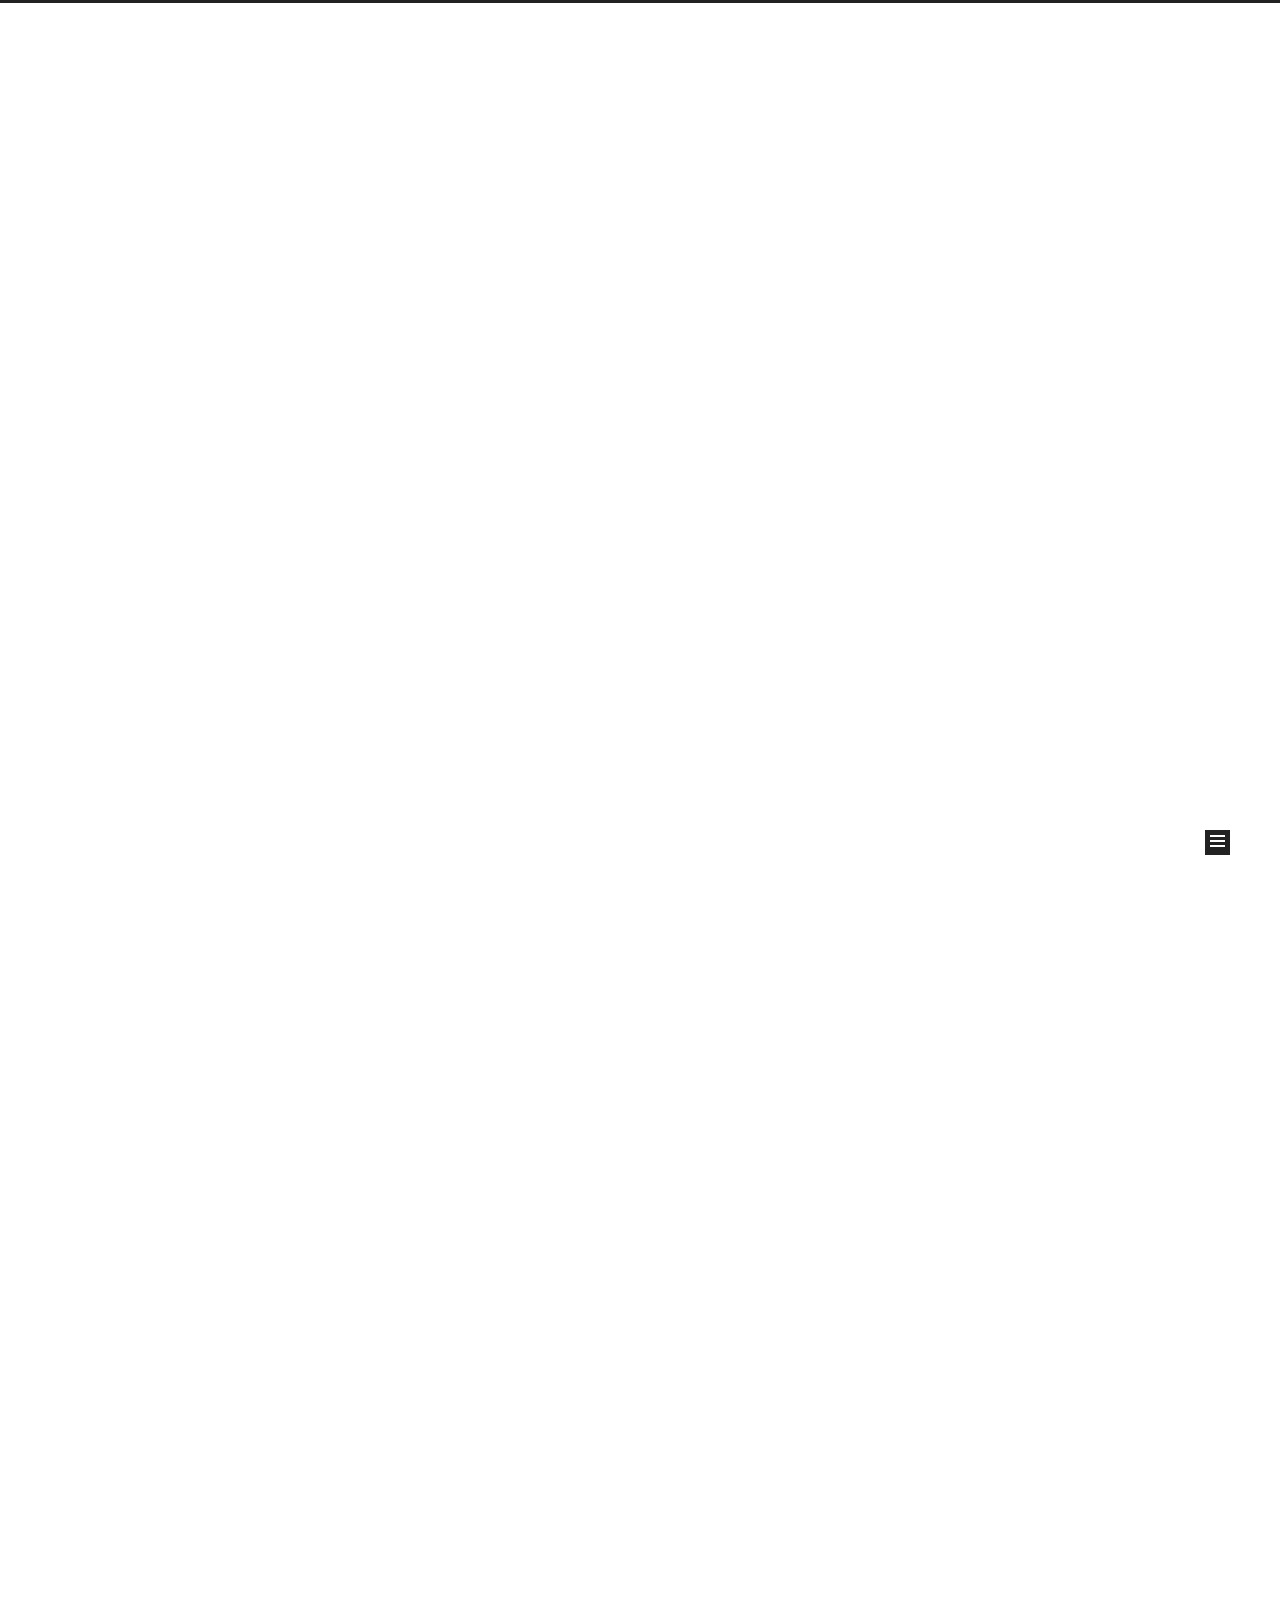
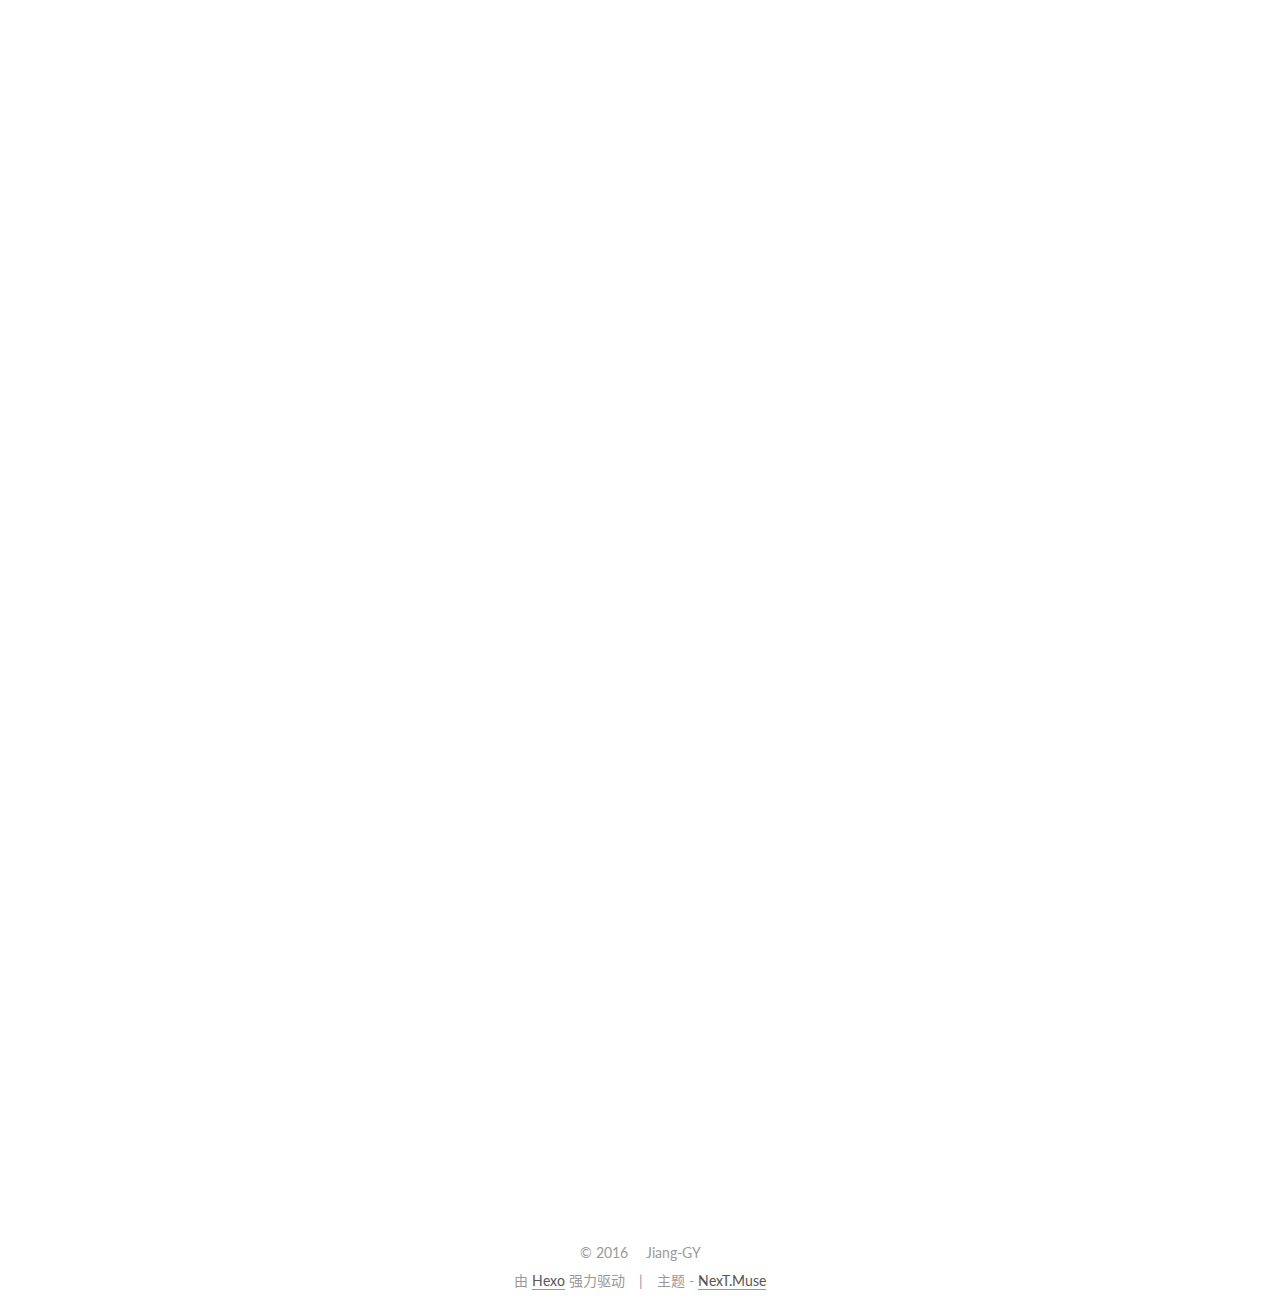
==== commit d364a268: "Site updated: 2016-04-11 22:10:58" ====
--- a/index.html
+++ b/index.html
@@ -184,6 +184,99 @@
           <div id="content" class="content">
             
   <section id="posts" class="posts-expand">
+    
+      
+
+  
+  
+
+  
+  
+  
+
+  <article class="post post-type-normal " itemscope itemtype="http://schema.org/Article">
+
+    
+      <header class="post-header">
+
+        
+        
+          <h1 class="post-title" itemprop="name headline">
+            
+            
+              
+                
+                <a class="post-title-link" href="/2016/04/11/666/" itemprop="url">
+                  666
+                </a>
+              
+            
+          </h1>
+        
+
+        <div class="post-meta">
+          <span class="post-time">
+            <span class="post-meta-item-icon">
+              <i class="fa fa-calendar-o"></i>
+            </span>
+            <span class="post-meta-item-text">发表于</span>
+            <time itemprop="dateCreated" datetime="2016-04-11T22:09:40+08:00" content="2016-04-11">
+              2016-04-11
+            </time>
+          </span>
+
+          
+
+          
+            
+          
+
+          
+
+          
+          
+
+        </div>
+      </header>
+    
+
+
+    <div class="post-body" itemprop="articleBody">
+
+      
+      
+
+      
+        
+          
+            <p>666,连续3把MVP。爆炸@@@！！！</p>
+
+          
+        
+      
+    </div>
+    
+    <div>
+      
+    </div>
+
+    <div>
+      
+    </div>
+
+    <footer class="post-footer">
+      
+
+      
+
+      
+      
+        <div class="post-eof"></div>
+      
+    </footer>
+  </article>
+
+
     
       
 
@@ -525,7 +618,7 @@
         <nav class="site-state motion-element">
           <div class="site-state-item site-state-posts">
             <a href="/archives">
-              <span class="site-state-item-count">3</span>
+              <span class="site-state-item-count">4</span>
               <span class="site-state-item-name">日志</span>
             </a>
           </div>
--- a/css/main.css
+++ b/css/main.css
@@ -1517,7 +1517,7 @@
   width: 4px;
   height: 4px;
   border-radius: 50%;
-  background: #ffebff;
+  background: #7fff4d;
 }
 .links-of-blogroll {
   font-size: 13px;
